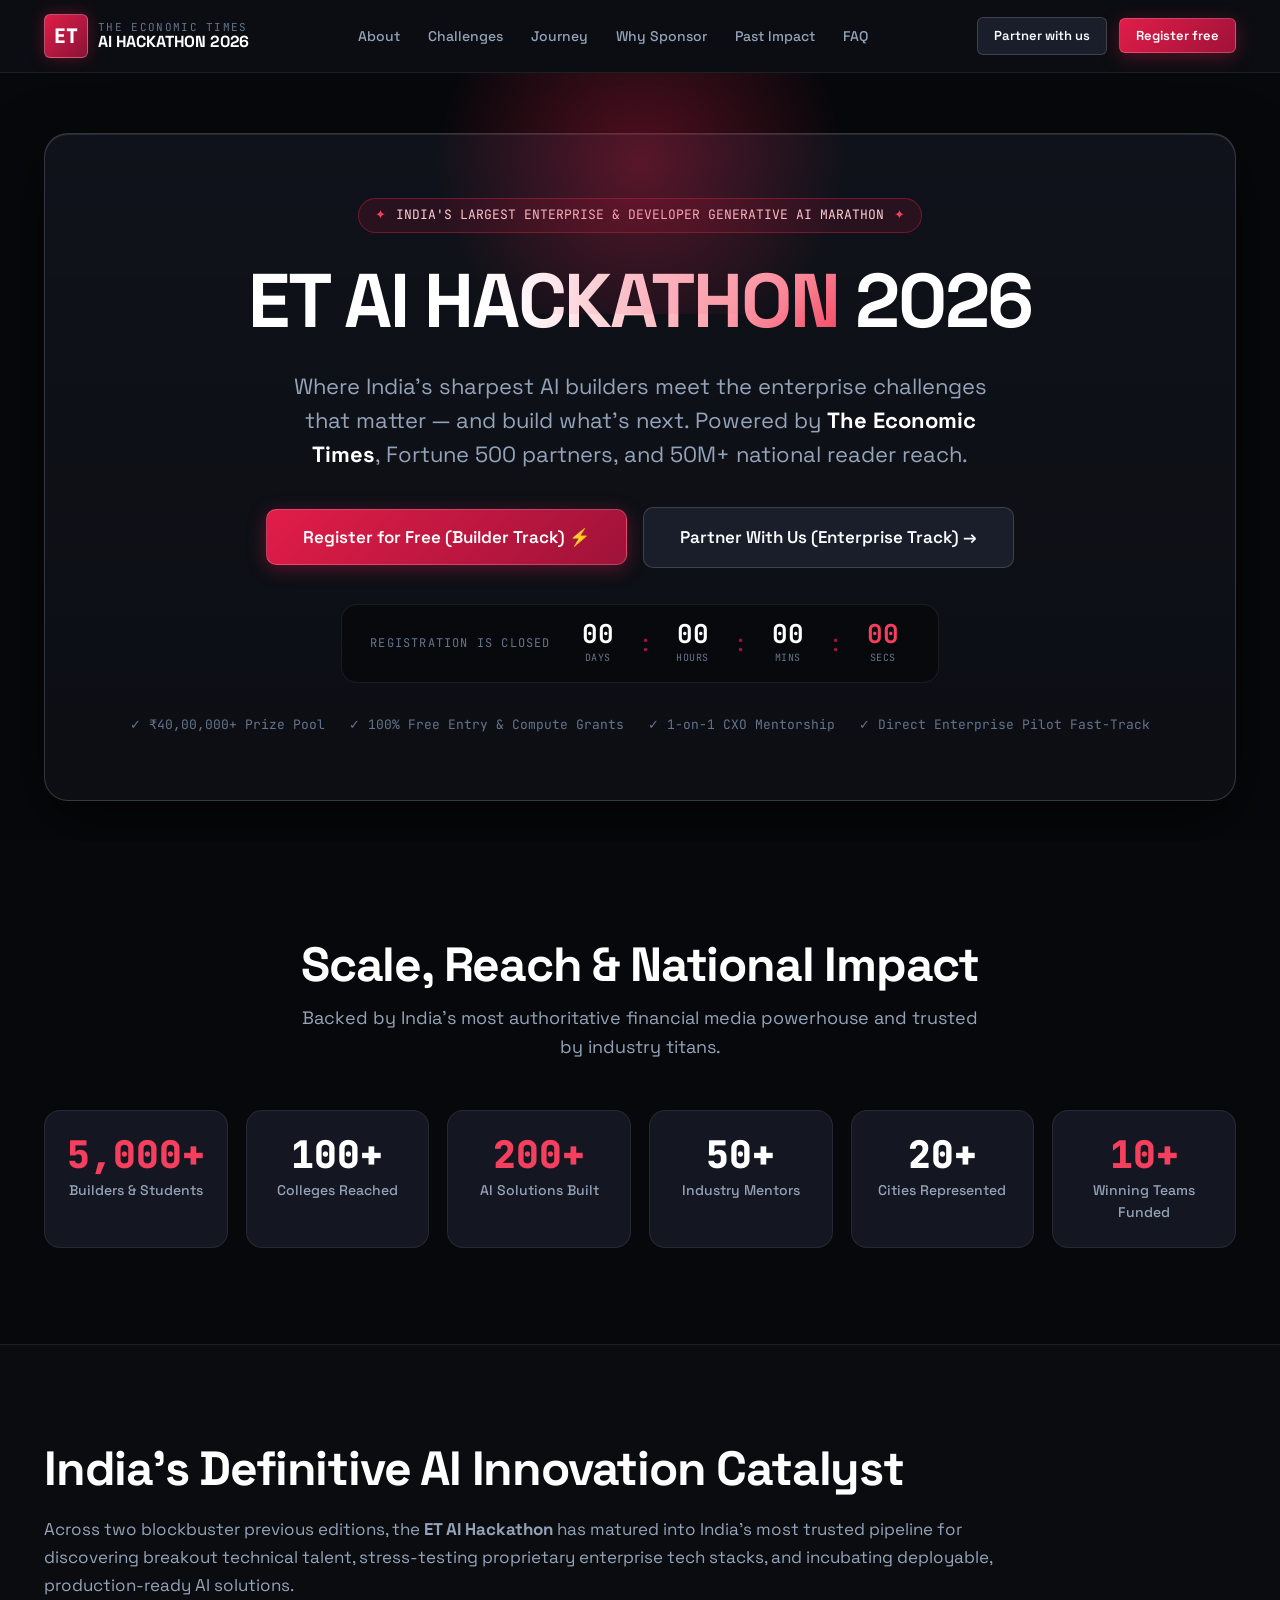
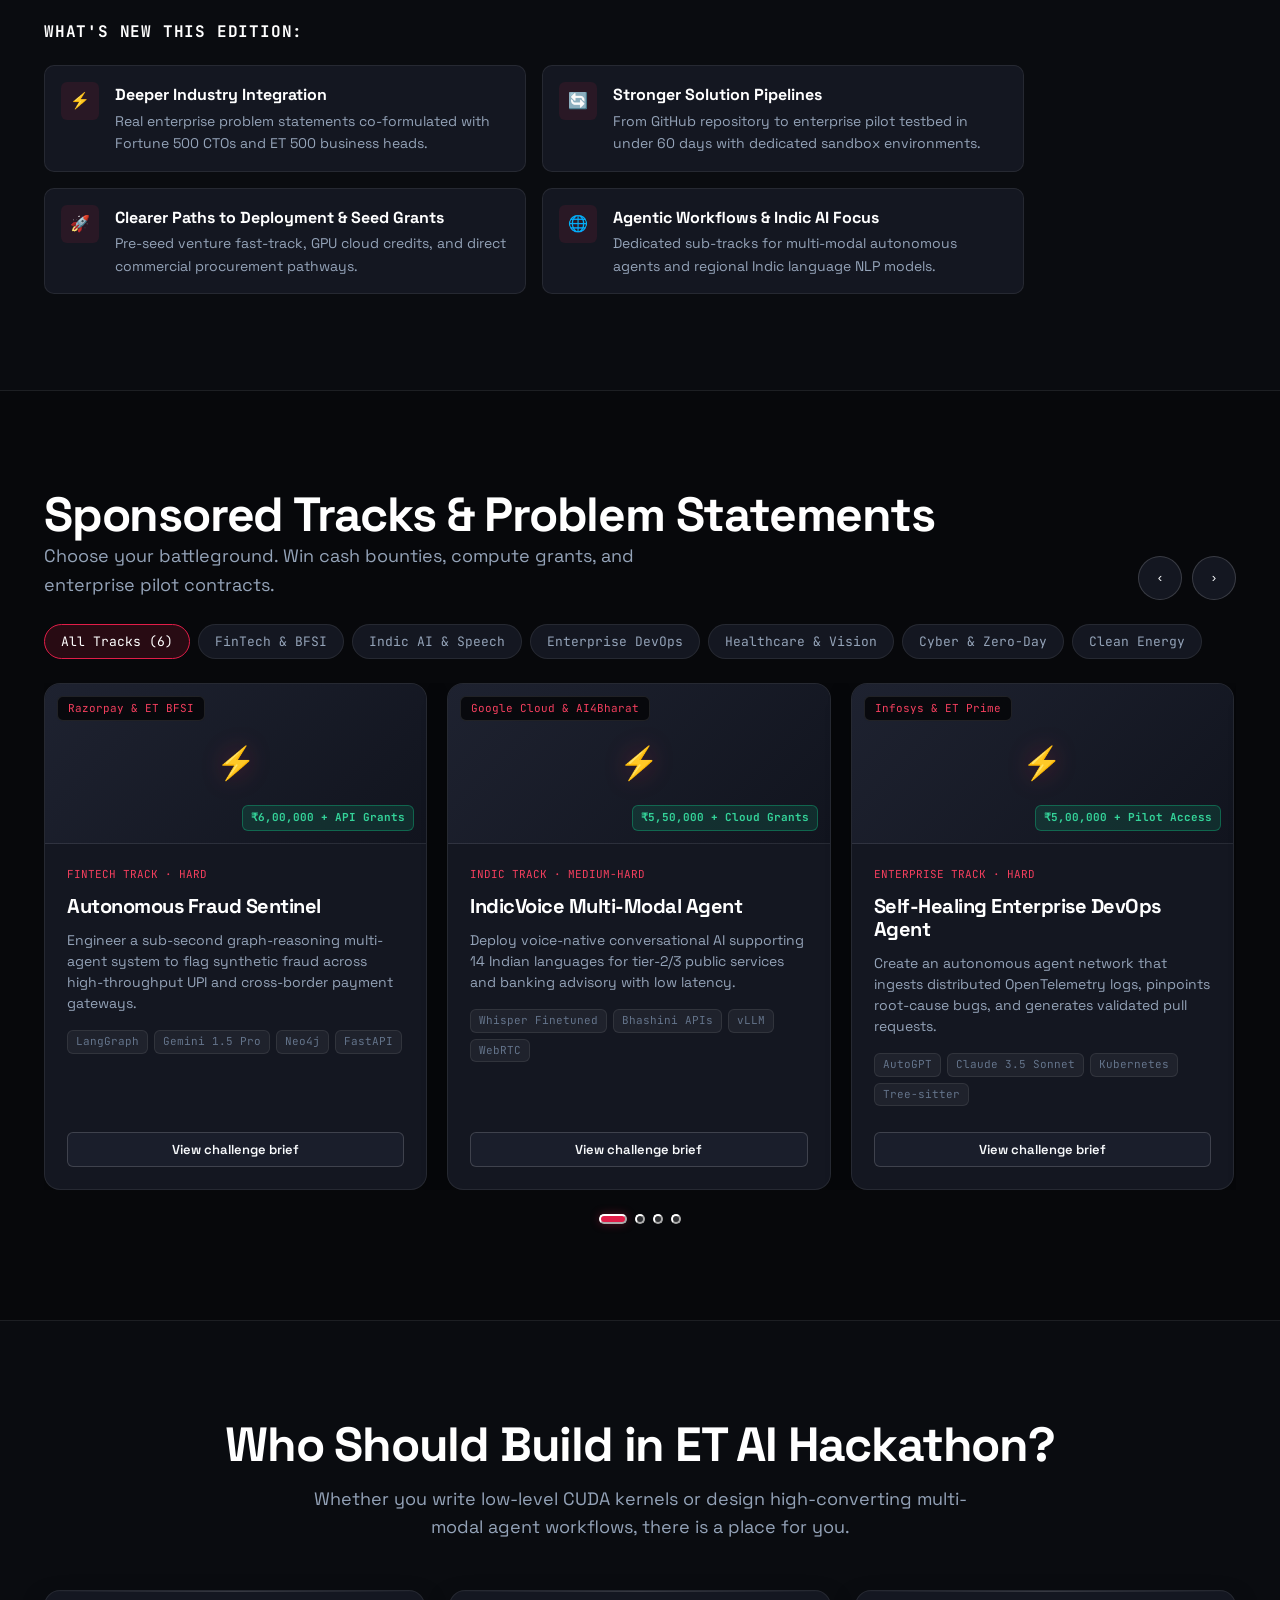
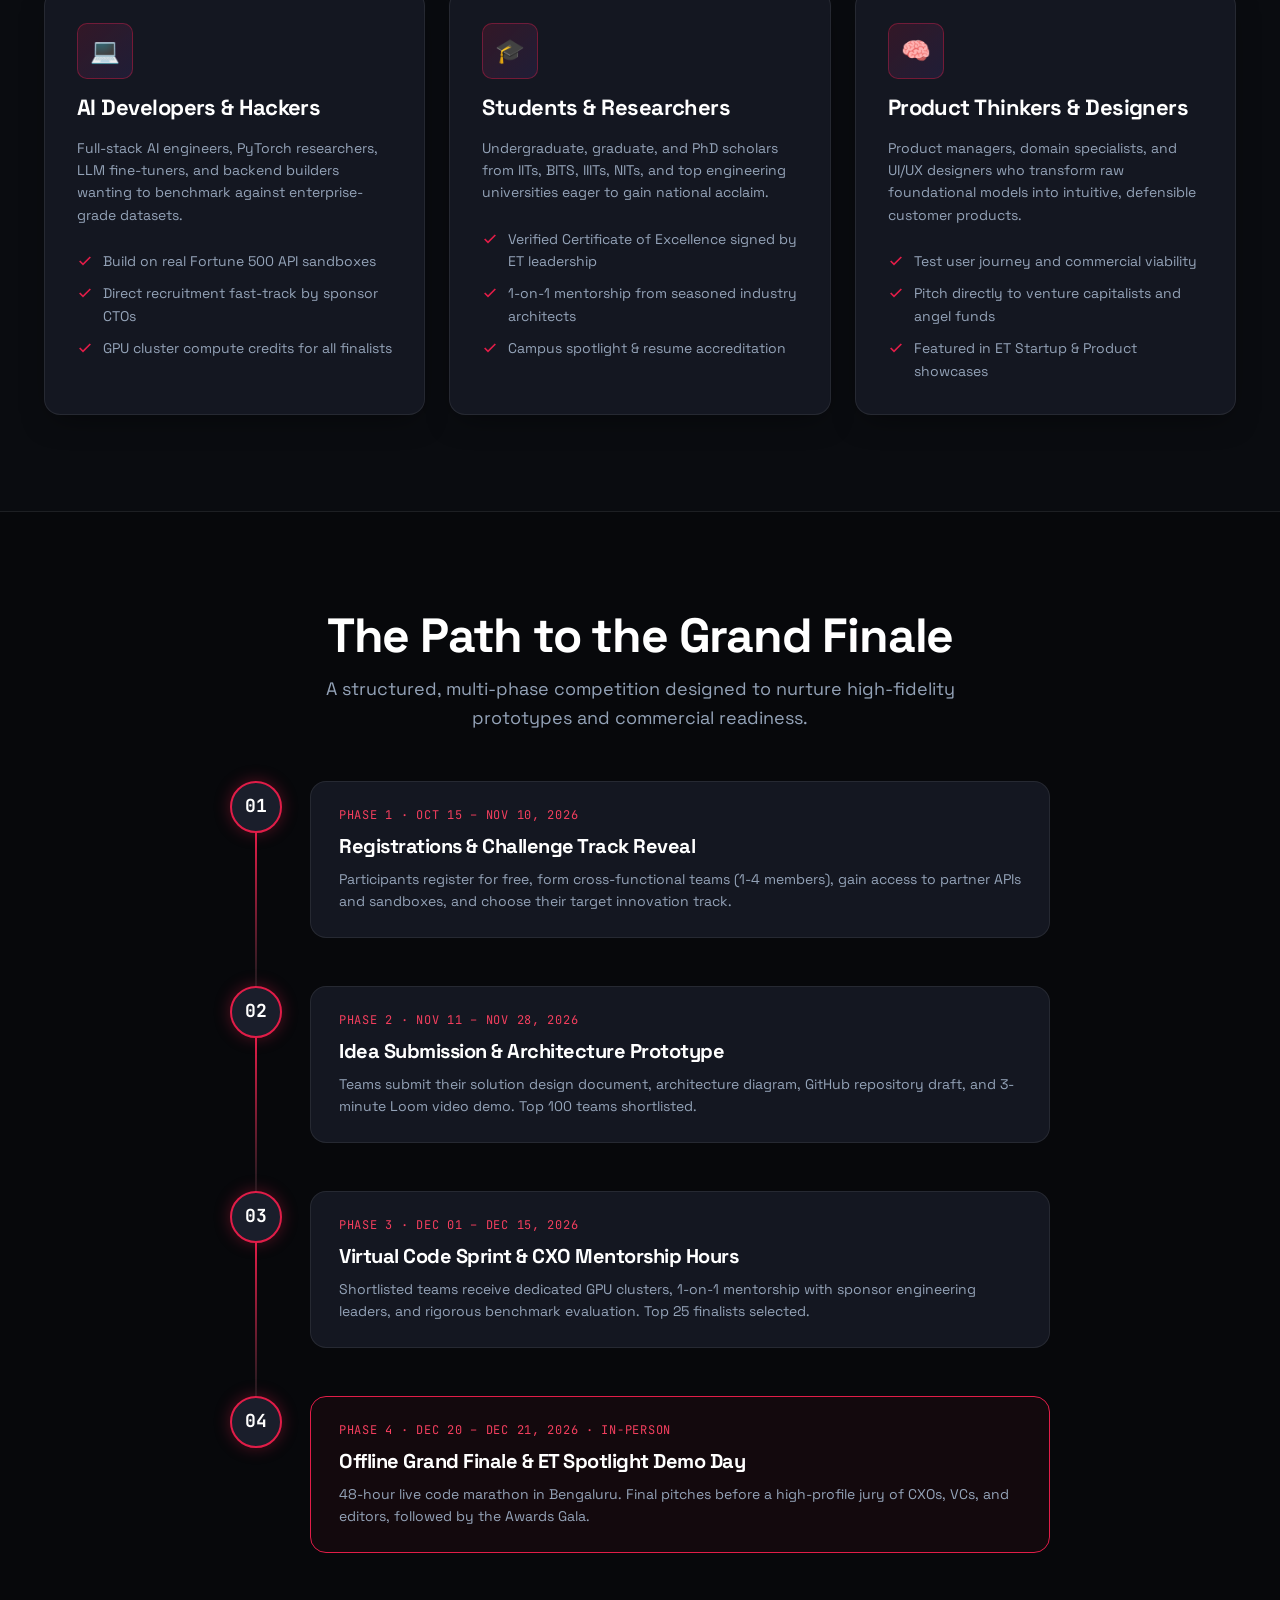
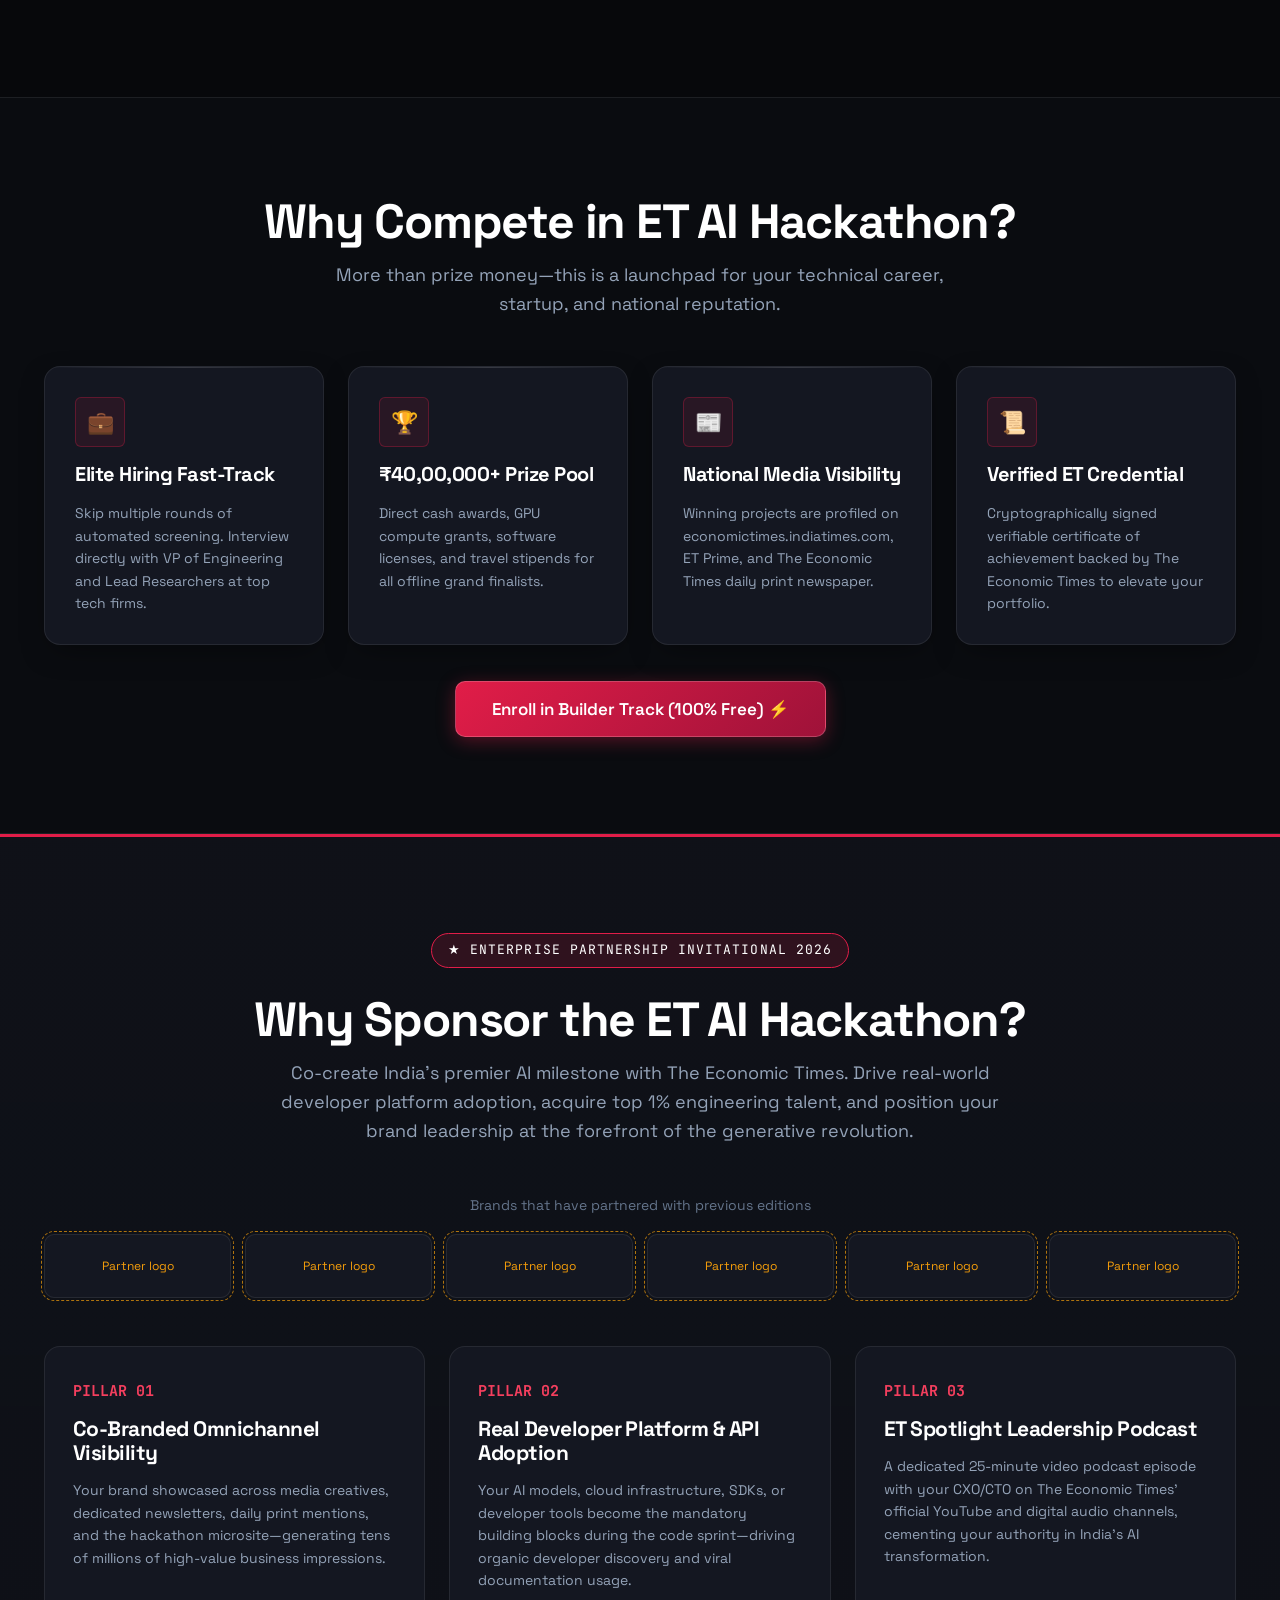
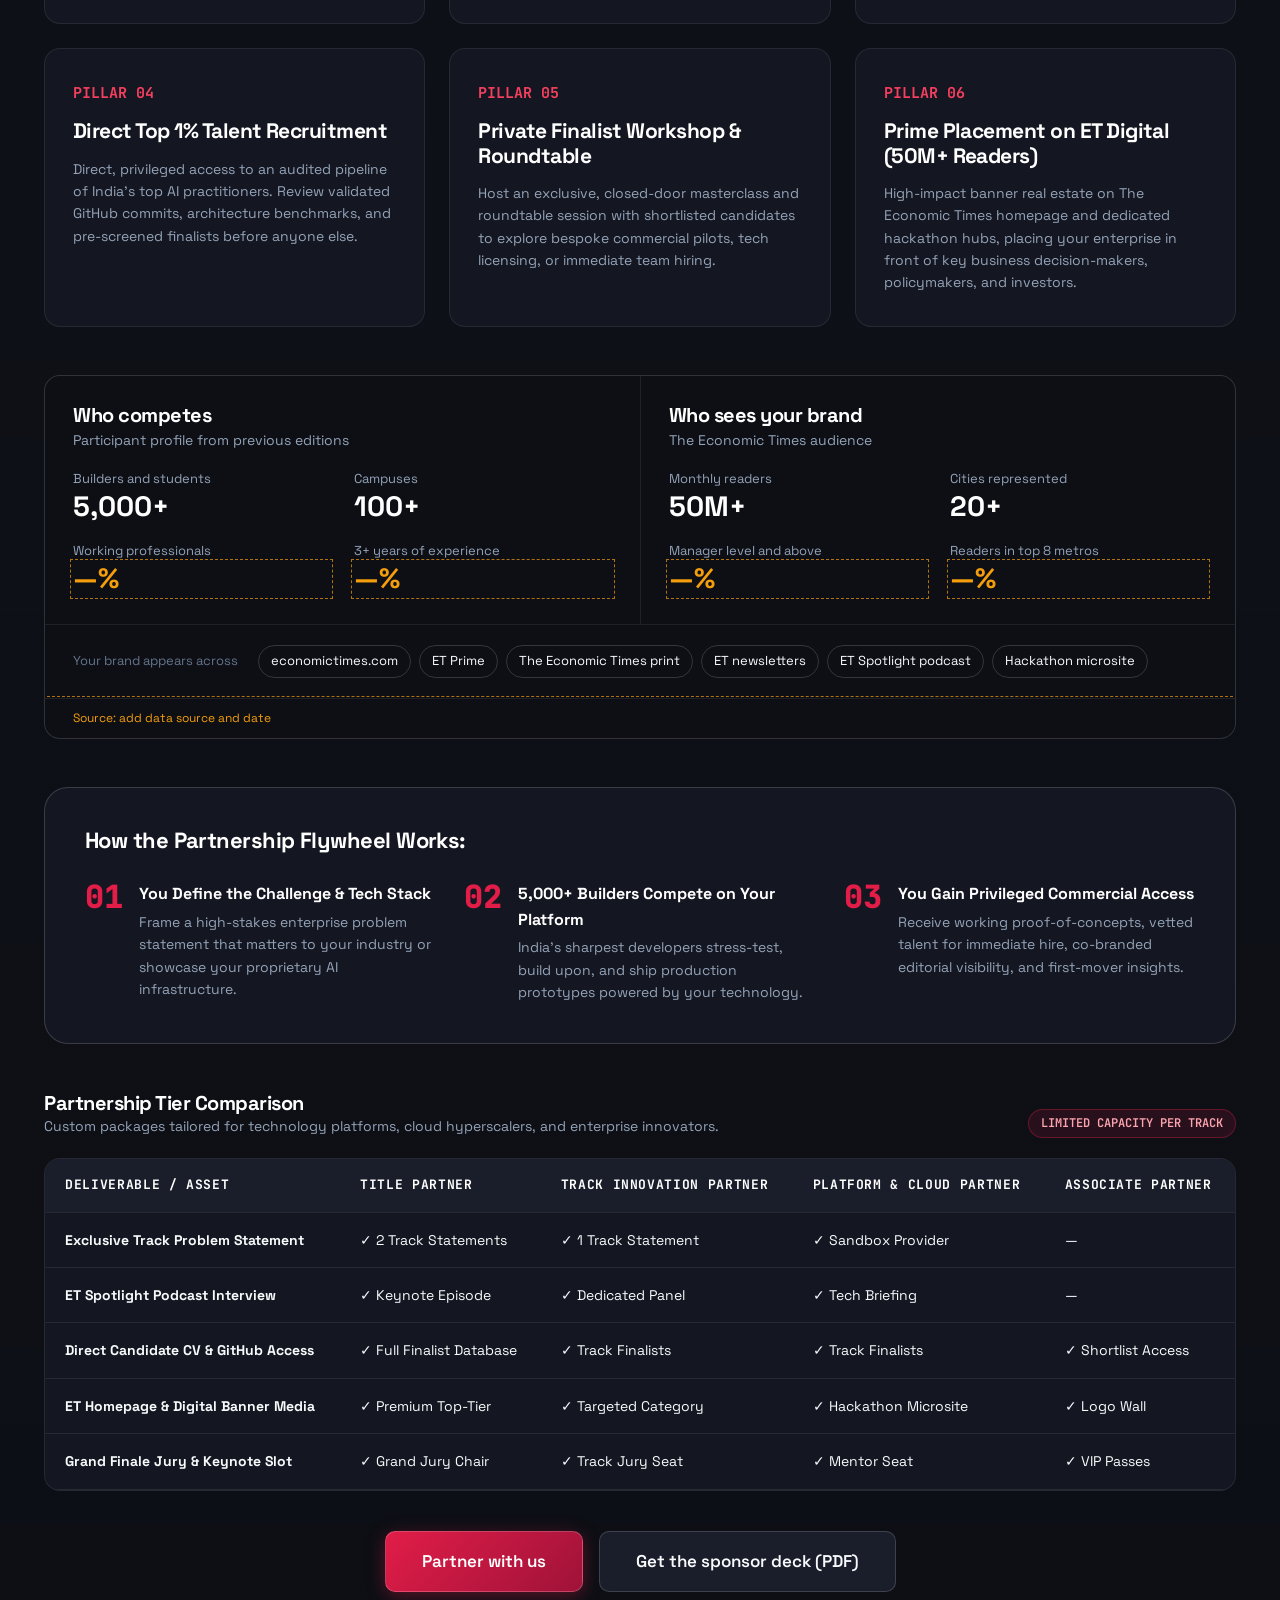
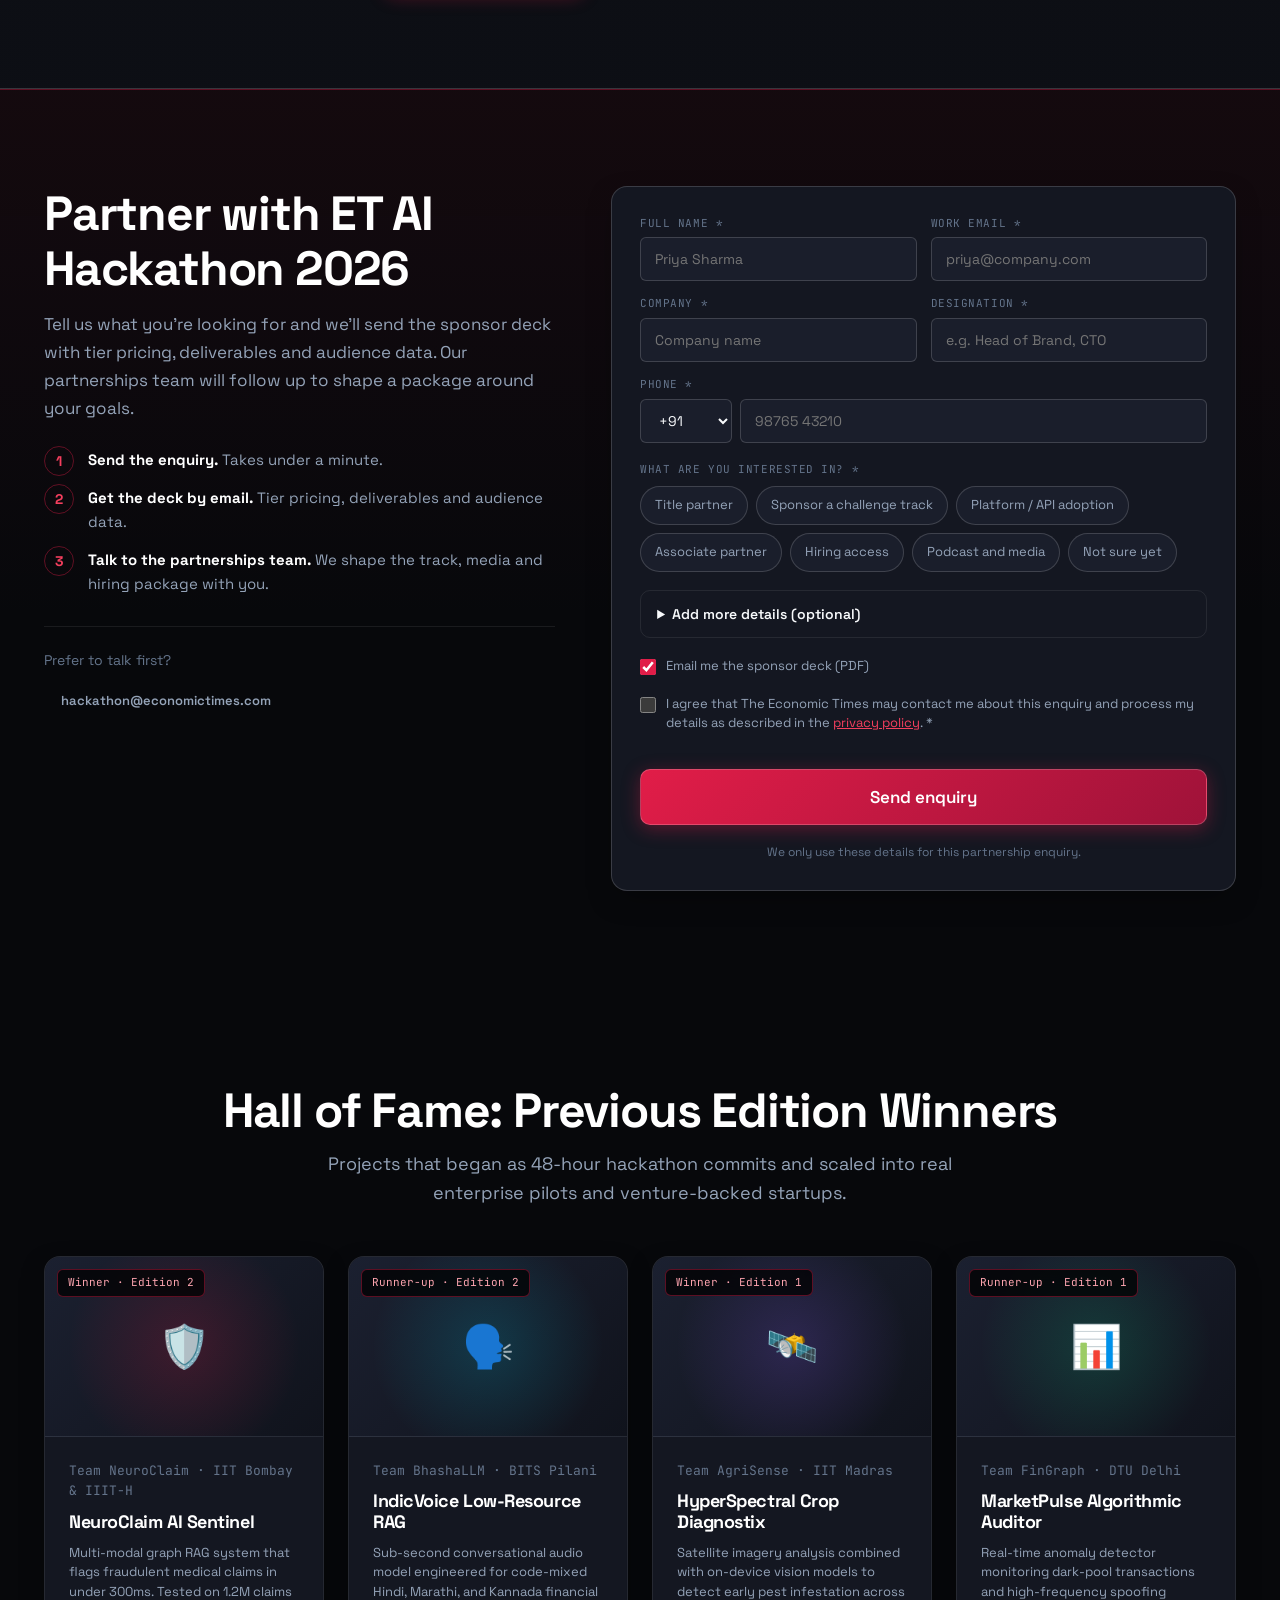
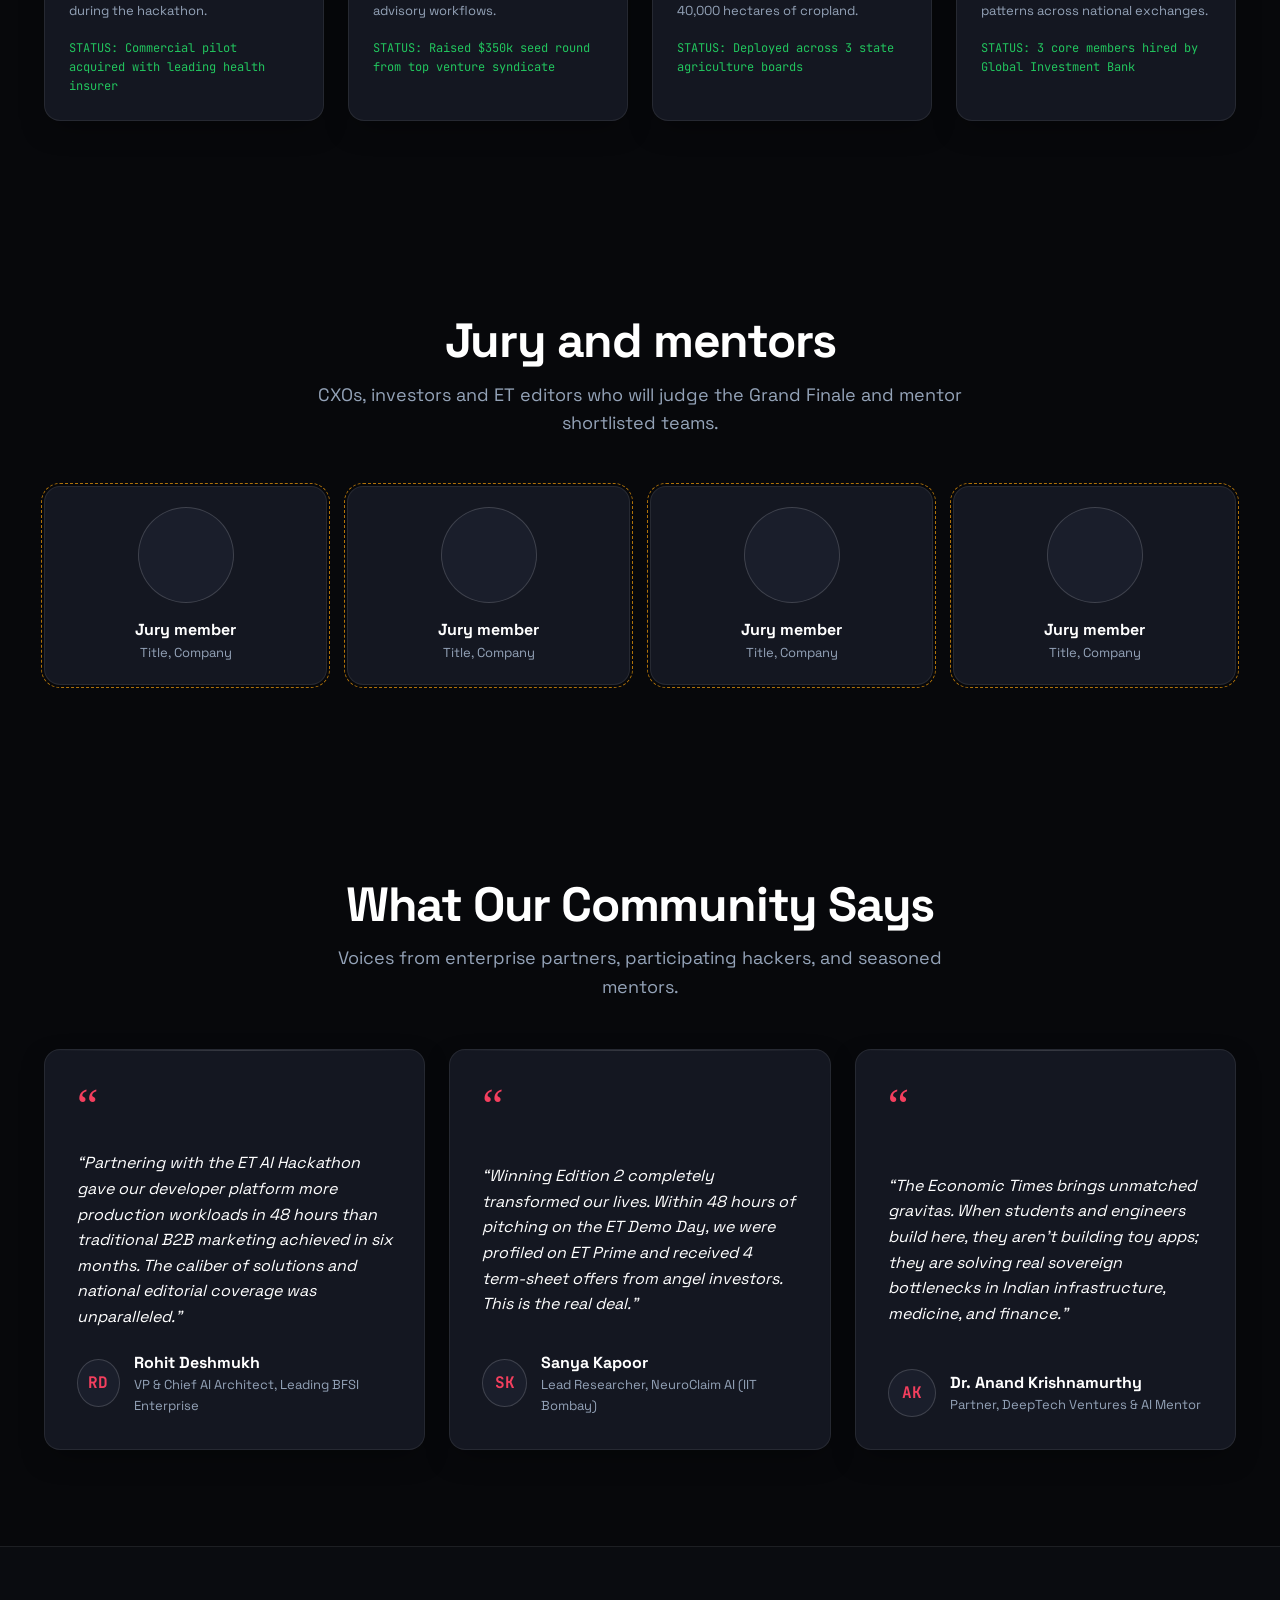
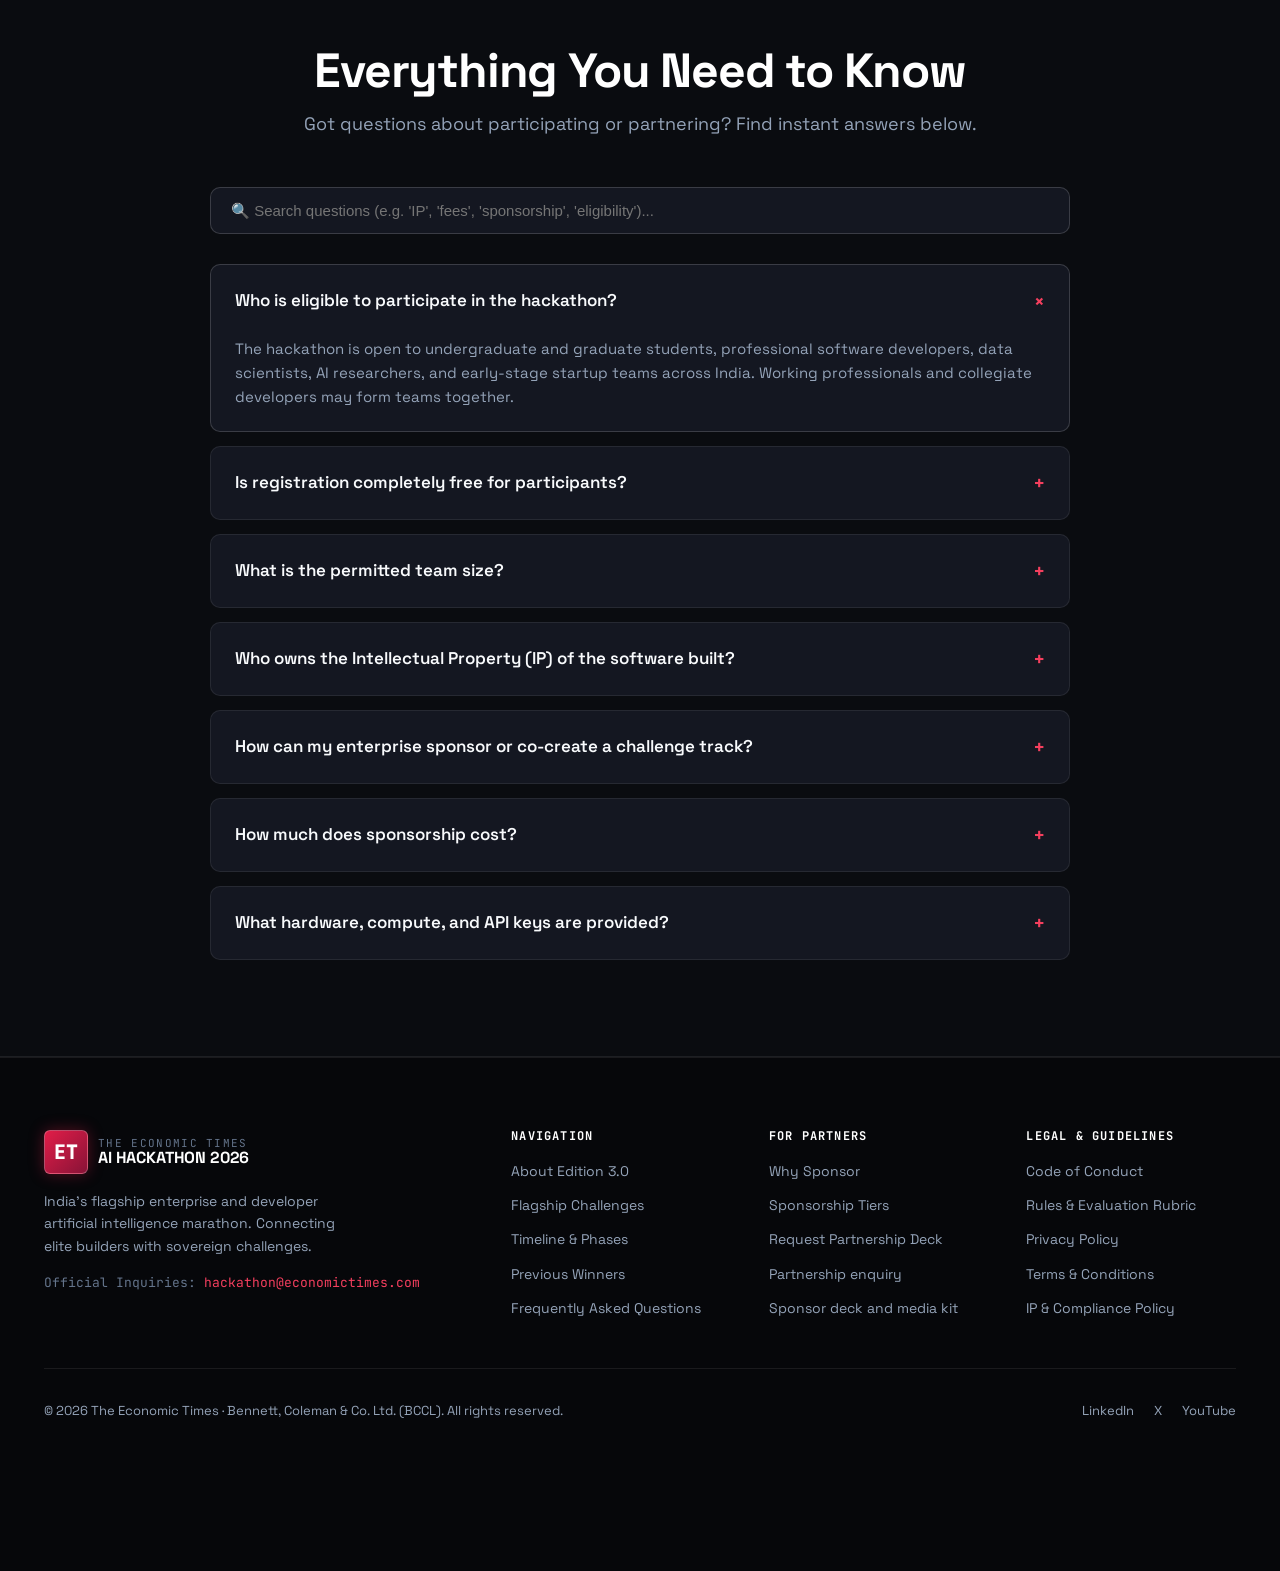
==== index.html @ 68479ba0 "Initial commit" ====
<!DOCTYPE html>
<html lang="en">
<head>
  <meta charset="UTF-8">
  <meta name="viewport" content="width=device-width, initial-scale=1.0">
  <title>ET AI Hackathon 2026 | The Economic Times</title>
  <meta name="description" content="Where India's sharpest AI builders meet the challenges that matter. Co-create the next wave of generative AI with The Economic Times. Register free or partner today.">
  
  <!-- Favicon and Google Fonts -->
  <link rel="preconnect" href="https://fonts.googleapis.com">
  <link rel="preconnect" href="https://fonts.gstatic.com" crossorigin>
  <link href="https://fonts.googleapis.com/css2?family=JetBrains+Mono:wght@400;500;600;700&family=Plus+Jakarta+Sans:wght@400;500;600;700;800&family=Space+Grotesk:wght@500;600;700&display=swap" rel="stylesheet">
  
  <meta name="theme-color" content="#07080b">

  <!-- TODO: replace REPLACE-WITH-LIVE-URL with the final page URL before launch -->
  <link rel="canonical" href="https://REPLACE-WITH-LIVE-URL/">

  <!-- Social share previews (LinkedIn, WhatsApp, X, Facebook) -->
  <!-- TODO: upload a 1200x630 share image and point og:image / twitter:image at it -->
  <meta property="og:type" content="website">
  <meta property="og:site_name" content="The Economic Times">
  <meta property="og:title" content="ET AI Hackathon 2026: register free or partner with ET">
  <meta property="og:description" content="Build on real enterprise problem statements, or put your brand and platform in front of 5,000+ AI builders and ET's 50M+ monthly readers.">
  <meta property="og:url" content="https://REPLACE-WITH-LIVE-URL/">
  <meta property="og:image" content="https://REPLACE-WITH-LIVE-URL/og-image.jpg">
  <meta name="twitter:card" content="summary_large_image">
  <meta name="twitter:site" content="@EconomicTimes">
  <meta name="twitter:title" content="ET AI Hackathon 2026">
  <meta name="twitter:description" content="Register free as a builder, or partner with The Economic Times on India's enterprise AI hackathon.">
  <meta name="twitter:image" content="https://REPLACE-WITH-LIVE-URL/og-image.jpg">

  <!-- Structured data so search engines can show the event (dates, location, free entry) -->
  <script type="application/ld+json">
  {
    "@context": "https://schema.org",
    "@type": "Event",
    "name": "ET AI Hackathon 2026",
    "description": "Enterprise and developer generative AI hackathon by The Economic Times. Free entry for builders; partnership packages for enterprises.",
    "startDate": "2026-10-15T00:00:00+05:30",
    "endDate": "2026-12-21T23:59:00+05:30",
    "eventStatus": "https://schema.org/EventScheduled",
    "eventAttendanceMode": "https://schema.org/MixedEventAttendanceMode",
    "location": [
      { "@type": "VirtualLocation", "url": "https://REPLACE-WITH-LIVE-URL/" },
      { "@type": "Place", "name": "Grand Finale venue (Bengaluru)", "address": { "@type": "PostalAddress", "addressLocality": "Bengaluru", "addressCountry": "IN" } }
    ],
    "organizer": { "@type": "Organization", "name": "The Economic Times", "url": "https://economictimes.indiatimes.com/" },
    "offers": { "@type": "Offer", "price": "0", "priceCurrency": "INR", "availability": "https://schema.org/InStock", "url": "https://REPLACE-WITH-LIVE-URL/", "validThrough": "2026-11-10T23:59:59+05:30" }
  }
  </script>

  <!-- Tracking tags (GA4, Google Ads, Meta Pixel, LinkedIn Insight) are loaded from app.js
       once their IDs are filled in the CONFIG block at the top of that file. -->

  <!-- Stylesheet -->
  <link rel="stylesheet" href="styles.css">
</head>
<body>

  <!-- Toast Notification Container -->
  <div id="toast-container" class="toast-container"></div>

  <!-- ==========================================================================
       01 HEADER
       ========================================================================== -->
  <header class="site-header">
    <div class="container">
      <div class="header-inner">
        <!-- Brand Crest & Edition -->
        <div class="brand-wrapper">
          <a href="#" class="et-logo-badge">
            <div class="et-crest">ET</div>
            <div class="et-text-brand">
              <span class="et-sub">The Economic Times</span>
              <span class="et-main">AI HACKATHON 2026</span>
            </div>
          </a>
        </div>

        <!-- Navigation Links -->
        <nav class="nav-links" aria-label="Main Navigation">
          <a href="#about" class="nav-link">About</a>
          <a href="#challenges" class="nav-link">Challenges</a>
          <a href="#journey" class="nav-link">Journey</a>
          <a href="#sponsor" class="nav-link">Why Sponsor</a>
          <a href="#impact" class="nav-link">Past Impact</a>
          <a href="#faq" class="nav-link">FAQ</a>
        </nav>

        <!-- Header Actions & Controls -->
        <div class="header-actions">
          <a href="#lead" class="btn btn-secondary btn-sm" data-track="header_partner_click">Partner with us</a>
          <button type="button" class="btn btn-primary btn-sm open-builder-modal-btn" data-track="header_register_click">Register free</button>
        </div>
      </div>
    </div>
  </header>

  <!-- ==========================================================================
       02 HERO SECTION
       ========================================================================== -->
  <section class="hero-section">
    <div class="container">

      <div class="hero-box">
        <!-- Superbadge -->
        <div class="hero-superbadge">
          <span style="color: var(--primary-light);">✦</span>
          <span>INDIA'S LARGEST ENTERPRISE & DEVELOPER GENERATIVE AI MARATHON</span>
          <span style="color: var(--primary-light);">✦</span>
        </div>

        <!-- Main Title -->
        <h1 class="hero-title">
          ET AI <span class="gradient-text">HACKATHON</span> 2026
        </h1>

        <!-- Subtitle / Tagline -->
        <p class="hero-tagline" id="hero-tagline">
          Where India's sharpest AI builders meet the enterprise challenges that matter — and build what's next. 
          Powered by <strong style="color: #fff;">The Economic Times</strong>, Fortune 500 partners, and 50M+ national reader reach.
        </p>

        <!-- CTA Buttons -->
        <div class="hero-cta-group" id="hero-cta-group">
          <button type="button" class="btn btn-primary btn-lg open-builder-modal-btn" id="hero-cta-builder" data-track="hero_register_click">
            Register for Free (Builder Track) ⚡
          </button>
          <a href="#lead" class="btn btn-secondary btn-lg" id="hero-cta-partner" data-track="hero_partner_click">
            Partner With Us (Enterprise Track) →
          </a>
        </div>

        <!-- Live Countdown Strip -->
        <!-- Deadline is a fixed date (Phase 1 close). Change data-deadline if the schedule moves. -->
        <div class="countdown-strip" data-deadline="2026-11-10T23:59:59+05:30">
          <div class="countdown-label">Registration closes 10 Nov, 11:59 PM IST</div>
          <div class="timer-units">
            <div class="timer-digit-box">
              <span id="timer-days" class="timer-num">--</span>
              <span class="timer-sub">Days</span>
            </div>
            <span class="timer-sep">:</span>
            <div class="timer-digit-box">
              <span id="timer-hours" class="timer-num">--</span>
              <span class="timer-sub">Hours</span>
            </div>
            <span class="timer-sep">:</span>
            <div class="timer-digit-box">
              <span id="timer-mins" class="timer-num">--</span>
              <span class="timer-sub">Mins</span>
            </div>
            <span class="timer-sep">:</span>
            <div class="timer-digit-box">
              <span id="timer-secs" class="timer-num" style="color: var(--primary-light);">--</span>
              <span class="timer-sub">Secs</span>
            </div>
          </div>
        </div>

        <!-- Micro Features Pulse Bar -->
        <div style="display: flex; flex-wrap: wrap; justify-content: center; gap: 24px; font-family: var(--font-mono); font-size: 13px; color: var(--text-dim); margin-top: 4px;">
          <span>✓ ₹40,00,000+ Prize Pool</span>
          <span>✓ 100% Free Entry & Compute Grants</span>
          <span>✓ 1-on-1 CXO Mentorship</span>
          <span>✓ Direct Enterprise Pilot Fast-Track</span>
        </div>
      </div>
    </div>
  </section>

  <!-- ==========================================================================
       04 HACKATHON AT A GLANCE
       ========================================================================== -->
  <section class="section-pad">
    <div class="container">
      <div class="section-head centered">
        <h2 class="section-title">Scale, Reach & National Impact</h2>
        <p class="section-desc">Backed by India's most authoritative financial media powerhouse and trusted by industry titans.</p>
      </div>

      <div class="stats-grid">
        <div class="stat-card">
          <div class="stat-num highlight">5,000+</div>
          <div class="stat-label">Builders & Students</div>
        </div>
        <div class="stat-card">
          <div class="stat-num">100+</div>
          <div class="stat-label">Colleges Reached</div>
        </div>
        <div class="stat-card">
          <div class="stat-num highlight">200+</div>
          <div class="stat-label">AI Solutions Built</div>
        </div>
        <div class="stat-card">
          <div class="stat-num">50+</div>
          <div class="stat-label">Industry Mentors</div>
        </div>
        <div class="stat-card">
          <div class="stat-num">20+</div>
          <div class="stat-label">Cities Represented</div>
        </div>
        <div class="stat-card">
          <div class="stat-num highlight">10+</div>
          <div class="stat-label">Winning Teams Funded</div>
        </div>
      </div>
    </div>
  </section>

  <!-- ==========================================================================
       05 ABOUT THE HACKATHON (WHAT'S NEW)
       ========================================================================== -->
  <section id="about" class="section-pad" style="background: rgba(13, 15, 21, 0.6); border-top: 1px solid var(--border-subtle); border-bottom: 1px solid var(--border-subtle);">
    <div class="container">

      <div class="about-grid about-grid--single">
        <!-- Left: Narrative & Upgrades -->
        <div>
          <h2 class="section-title" style="margin-bottom: 18px;">India's Definitive AI Innovation Catalyst</h2>
          <p style="font-size: 17px; line-height: 1.65; margin-bottom: 24px;">
            Across two blockbuster previous editions, the <strong>ET AI Hackathon</strong> has matured into India’s most trusted pipeline for discovering breakout technical talent, stress-testing proprietary enterprise tech stacks, and incubating deployable, production-ready AI solutions.
          </p>

          <h4 style="font-size: 16px; font-family: var(--font-mono); text-transform: uppercase; color: var(--text-highlight); margin-bottom: 14px; letter-spacing: 0.05em;">
            What's New This Edition:
          </h4>

          <div class="about-features">
            <div class="about-feat-item">
              <div class="about-feat-icon">⚡</div>
              <div>
                <strong style="color: #fff; font-size: 16px;">Deeper Industry Integration</strong>
                <p style="font-size: 14px; margin-top: 2px;">Real enterprise problem statements co-formulated with Fortune 500 CTOs and ET 500 business heads.</p>
              </div>
            </div>

            <div class="about-feat-item">
              <div class="about-feat-icon">🔄</div>
              <div>
                <strong style="color: #fff; font-size: 16px;">Stronger Solution Pipelines</strong>
                <p style="font-size: 14px; margin-top: 2px;">From GitHub repository to enterprise pilot testbed in under 60 days with dedicated sandbox environments.</p>
              </div>
            </div>

            <div class="about-feat-item">
              <div class="about-feat-icon">🚀</div>
              <div>
                <strong style="color: #fff; font-size: 16px;">Clearer Paths to Deployment & Seed Grants</strong>
                <p style="font-size: 14px; margin-top: 2px;">Pre-seed venture fast-track, GPU cloud credits, and direct commercial procurement pathways.</p>
              </div>
            </div>

            <div class="about-feat-item">
              <div class="about-feat-icon">🌐</div>
              <div>
                <strong style="color: #fff; font-size: 16px;">Agentic Workflows & Indic AI Focus</strong>
                <p style="font-size: 14px; margin-top: 2px;">Dedicated sub-tracks for multi-modal autonomous agents and regional Indic language NLP models.</p>
              </div>
            </div>
          </div>
        </div>


      </div>
    </div>
  </section>

  <!-- ==========================================================================
       06 FLAGSHIP INNOVATION CHALLENGES (CAROUSEL)
       ========================================================================== -->
  <section id="challenges" class="section-pad">
    <div class="container">
      <div class="challenges-header">
        <div>
          <h2 class="section-title">Sponsored Tracks & Problem Statements</h2>
          <p class="section-desc">Choose your battleground. Win cash bounties, compute grants, and enterprise pilot contracts.</p>
        </div>
        <!-- Carousel Nav Buttons -->
        <div style="display: flex; gap: 10px;">
          <button type="button" id="carousel-prev-btn" class="iconbtn" aria-label="Previous challenges">‹</button>
          <button type="button" id="carousel-next-btn" class="iconbtn" aria-label="Next challenges">›</button>
        </div>
      </div>

      <!-- Filter Tabs -->
      <div class="challenge-filter-tabs">
        <button type="button" class="filter-tab active" data-filter="all">All Tracks (6)</button>
        <button type="button" class="filter-tab" data-filter="fintech">FinTech & BFSI</button>
        <button type="button" class="filter-tab" data-filter="indic">Indic AI & Speech</button>
        <button type="button" class="filter-tab" data-filter="enterprise">Enterprise DevOps</button>
        <button type="button" class="filter-tab" data-filter="health">Healthcare & Vision</button>
        <button type="button" class="filter-tab" data-filter="cyber">Cyber & Zero-Day</button>
        <button type="button" class="filter-tab" data-filter="green">Clean Energy</button>
      </div>

      <!-- Carousel Container & Track -->
      <div class="carousel-container">
        <div id="challenge-carousel-track" class="carousel-track">
          <!-- Dynamically populated via app.js -->
        </div>
      </div>

      <!-- Carousel Dots -->
      <div id="carousel-dots-container" class="carousel-dots"></div>
    </div>
  </section>

  <!-- ==========================================================================
       07 WHO SHOULD PARTICIPATE
       ========================================================================== -->
  <section class="section-pad" style="background: rgba(13, 15, 21, 0.6); border-top: 1px solid var(--border-subtle); border-bottom: 1px solid var(--border-subtle);">
    <div class="container">
      <div class="section-head centered">
        <h2 class="section-title">Who Should Build in ET AI Hackathon?</h2>
        <p class="section-desc">Whether you write low-level CUDA kernels or design high-converting multi-modal agent workflows, there is a place for you.</p>
      </div>

      <div class="who-grid">
        <!-- 1. AI Engineers & Developers -->
        <div class="who-card card">
          <div class="who-icon-wrapper">💻</div>
          <h3 style="font-size: 22px; font-weight: 700;">AI Developers & Hackers</h3>
          <p style="font-size: 14px; color: var(--text-muted);">Full-stack AI engineers, PyTorch researchers, LLM fine-tuners, and backend builders wanting to benchmark against enterprise-grade datasets.</p>
          <ul class="who-points">
            <li><svg width="16" height="16" viewBox="0 0 24 24" fill="none" stroke="currentColor" stroke-width="2.5"><polyline points="20 6 9 17 4 12"></polyline></svg> Build on real Fortune 500 API sandboxes</li>
            <li><svg width="16" height="16" viewBox="0 0 24 24" fill="none" stroke="currentColor" stroke-width="2.5"><polyline points="20 6 9 17 4 12"></polyline></svg> Direct recruitment fast-track by sponsor CTOs</li>
            <li><svg width="16" height="16" viewBox="0 0 24 24" fill="none" stroke="currentColor" stroke-width="2.5"><polyline points="20 6 9 17 4 12"></polyline></svg> GPU cluster compute credits for all finalists</li>
          </ul>
        </div>

        <!-- 2. Students & University Researchers -->
        <div class="who-card card">
          <div class="who-icon-wrapper">🎓</div>
          <h3 style="font-size: 22px; font-weight: 700;">Students & Researchers</h3>
          <p style="font-size: 14px; color: var(--text-muted);">Undergraduate, graduate, and PhD scholars from IITs, BITS, IIITs, NITs, and top engineering universities eager to gain national acclaim.</p>
          <ul class="who-points">
            <li><svg width="16" height="16" viewBox="0 0 24 24" fill="none" stroke="currentColor" stroke-width="2.5"><polyline points="20 6 9 17 4 12"></polyline></svg> Verified Certificate of Excellence signed by ET leadership</li>
            <li><svg width="16" height="16" viewBox="0 0 24 24" fill="none" stroke="currentColor" stroke-width="2.5"><polyline points="20 6 9 17 4 12"></polyline></svg> 1-on-1 mentorship from seasoned industry architects</li>
            <li><svg width="16" height="16" viewBox="0 0 24 24" fill="none" stroke="currentColor" stroke-width="2.5"><polyline points="20 6 9 17 4 12"></polyline></svg> Campus spotlight & resume accreditation</li>
          </ul>
        </div>

        <!-- 3. Product Thinkers & System Architects -->
        <div class="who-card card">
          <div class="who-icon-wrapper">🧠</div>
          <h3 style="font-size: 22px; font-weight: 700;">Product Thinkers & Designers</h3>
          <p style="font-size: 14px; color: var(--text-muted);">Product managers, domain specialists, and UI/UX designers who transform raw foundational models into intuitive, defensible customer products.</p>
          <ul class="who-points">
            <li><svg width="16" height="16" viewBox="0 0 24 24" fill="none" stroke="currentColor" stroke-width="2.5"><polyline points="20 6 9 17 4 12"></polyline></svg> Test user journey and commercial viability</li>
            <li><svg width="16" height="16" viewBox="0 0 24 24" fill="none" stroke="currentColor" stroke-width="2.5"><polyline points="20 6 9 17 4 12"></polyline></svg> Pitch directly to venture capitalists and angel funds</li>
            <li><svg width="16" height="16" viewBox="0 0 24 24" fill="none" stroke="currentColor" stroke-width="2.5"><polyline points="20 6 9 17 4 12"></polyline></svg> Featured in ET Startup & Product showcases</li>
          </ul>
        </div>
      </div>
    </div>
  </section>

  <!-- ==========================================================================
       08 HACKATHON JOURNEY
       ========================================================================== -->
  <section id="journey" class="section-pad">
    <div class="container">
      <div class="section-head centered">
        <h2 class="section-title">The Path to the Grand Finale</h2>
        <p class="section-desc">A structured, multi-phase competition designed to nurture high-fidelity prototypes and commercial readiness.</p>
      </div>

      <div class="journey-timeline">
        <!-- Phase 1 -->
        <div class="journey-step">
          <div class="step-marker">
            <div class="step-number">01</div>
            <div class="step-line"></div>
          </div>
          <div class="step-content">
            <div class="step-card">
              <span class="step-date-badge">PHASE 1 · OCT 15 – NOV 10, 2026</span>
              <h3 style="font-size: 20px; font-weight: 700;">Registrations & Challenge Track Reveal</h3>
              <p style="font-size: 14px; color: var(--text-muted);">
                Participants register for free, form cross-functional teams (1-4 members), gain access to partner APIs and sandboxes, and choose their target innovation track.
              </p>
            </div>
          </div>
        </div>

        <!-- Phase 2 -->
        <div class="journey-step">
          <div class="step-marker">
            <div class="step-number">02</div>
            <div class="step-line"></div>
          </div>
          <div class="step-content">
            <div class="step-card">
              <span class="step-date-badge">PHASE 2 · NOV 11 – NOV 28, 2026</span>
              <h3 style="font-size: 20px; font-weight: 700;">Idea Submission & Architecture Prototype</h3>
              <p style="font-size: 14px; color: var(--text-muted);">
                Teams submit their solution design document, architecture diagram, GitHub repository draft, and 3-minute Loom video demo. Top 100 teams shortlisted.
              </p>
            </div>
          </div>
        </div>

        <!-- Phase 3 -->
        <div class="journey-step">
          <div class="step-marker">
            <div class="step-number">03</div>
            <div class="step-line"></div>
          </div>
          <div class="step-content">
            <div class="step-card">
              <span class="step-date-badge">PHASE 3 · DEC 01 – DEC 15, 2026</span>
              <h3 style="font-size: 20px; font-weight: 700;">Virtual Code Sprint & CXO Mentorship Hours</h3>
              <p style="font-size: 14px; color: var(--text-muted);">
                Shortlisted teams receive dedicated GPU clusters, 1-on-1 mentorship with sponsor engineering leaders, and rigorous benchmark evaluation. Top 25 finalists selected.
              </p>
            </div>
          </div>
        </div>

        <!-- Phase 4 -->
        <div class="journey-step">
          <div class="step-marker">
            <div class="step-number">04</div>
          </div>
          <div class="step-content">
            <div class="step-card" style="border-color: var(--primary-color); background: rgba(225, 29, 72, 0.05);">
              <span class="step-date-badge" style="color: var(--primary-light);">PHASE 4 · DEC 20 – DEC 21, 2026 · IN-PERSON</span>
              <h3 style="font-size: 20px; font-weight: 700;">Offline Grand Finale & ET Spotlight Demo Day</h3>
              <p style="font-size: 14px; color: var(--text-muted);">
                <!-- TODO: confirm the finale venue -->48-hour live code marathon in Bengaluru. Final pitches before a high-profile jury of CXOs, VCs, and editors, followed by the Awards Gala.
              </p>
            </div>
          </div>
        </div>
      </div>
    </div>
  </section>

  <!-- ==========================================================================
       09 WHY PARTICIPATE (FOR BUILDERS)
       ========================================================================== -->
  <section class="section-pad" style="background: rgba(13, 15, 21, 0.6); border-top: 1px solid var(--border-subtle); border-bottom: 1px solid var(--border-subtle);">
    <div class="container">
      <div class="section-head centered">
        <h2 class="section-title">Why Compete in ET AI Hackathon?</h2>
        <p class="section-desc">More than prize money—this is a launchpad for your technical career, startup, and national reputation.</p>
      </div>

      <div class="why-grid">
        <div class="why-card card">
          <div class="why-icon">💼</div>
          <h3 style="font-size: 20px; font-weight: 700;">Elite Hiring Fast-Track</h3>
          <p style="font-size: 14px; color: var(--text-muted);">Skip multiple rounds of automated screening. Interview directly with VP of Engineering and Lead Researchers at top tech firms.</p>
        </div>

        <div class="why-card card">
          <div class="why-icon">🏆</div>
          <h3 style="font-size: 20px; font-weight: 700;">₹40,00,000+ Prize Pool</h3>
          <p style="font-size: 14px; color: var(--text-muted);">Direct cash awards, GPU compute grants, software licenses, and travel stipends for all offline grand finalists.</p>
        </div>

        <div class="why-card card">
          <div class="why-icon">📰</div>
          <h3 style="font-size: 20px; font-weight: 700;">National Media Visibility</h3>
          <p style="font-size: 14px; color: var(--text-muted);">Winning projects are profiled on economictimes.indiatimes.com, ET Prime, and The Economic Times daily print newspaper.</p>
        </div>

        <div class="why-card card">
          <div class="why-icon">📜</div>
          <h3 style="font-size: 20px; font-weight: 700;">Verified ET Credential</h3>
          <p style="font-size: 14px; color: var(--text-muted);">Cryptographically signed verifiable certificate of achievement backed by The Economic Times to elevate your portfolio.</p>
        </div>
      </div>

      <div style="display: flex; justify-content: center; margin-top: 36px;">
        <button type="button" class="btn btn-primary btn-lg open-builder-modal-btn">
          Enroll in Builder Track (100% Free) ⚡
        </button>
      </div>
    </div>
  </section>

  <!-- ==========================================================================
       10 WHY SPONSOR & PARTNER (MAIN MARKETING CAMPAIGN SECTION)
       ========================================================================== -->
  <section id="sponsor" class="section-pad sponsor-section">
    <div class="container">
      <div class="section-head centered">
        <div class="sponsor-highlight-badge">★ Enterprise Partnership Invitational 2026</div>
        <h2 class="section-title">Why Sponsor the ET AI Hackathon?</h2>
        <p class="section-desc" style="max-width: 760px;">
          Co-create India's premier AI milestone with The Economic Times. Drive real-world developer platform adoption, acquire top 1% engineering talent, and position your brand leadership at the forefront of the generative revolution.
        </p>
      </div>

      <!-- Previous partners: social proof for sponsors -->
      <div class="logo-wall">
        <p class="logo-wall-title">Brands that have partnered with previous editions</p>
        <!-- TODO: replace each placeholder with a real partner logo (SVG/PNG, ~40px tall).
             Only include brands that have approved logo usage. -->
        <ul class="logo-wall-list">
          <li class="logo-slot is-placeholder">Partner logo</li>
          <li class="logo-slot is-placeholder">Partner logo</li>
          <li class="logo-slot is-placeholder">Partner logo</li>
          <li class="logo-slot is-placeholder">Partner logo</li>
          <li class="logo-slot is-placeholder">Partner logo</li>
          <li class="logo-slot is-placeholder">Partner logo</li>
        </ul>
      </div>

      <!-- 6 Strategic Partner Pillars -->
      <div class="partner-pillars-grid">
        <!-- Pillar 01 -->
        <div class="pillar-card">
          <div class="pillar-number">PILLAR 01</div>
          <h3 class="pillar-title">Co-Branded Omnichannel Visibility</h3>
          <p class="pillar-desc">
            Your brand showcased across media creatives, dedicated newsletters, daily print mentions, and the hackathon microsite—generating tens of millions of high-value business impressions.
          </p>
        </div>

        <!-- Pillar 02 -->
        <div class="pillar-card">
          <div class="pillar-number">PILLAR 02</div>
          <h3 class="pillar-title">Real Developer Platform & API Adoption</h3>
          <p class="pillar-desc">
            Your AI models, cloud infrastructure, SDKs, or developer tools become the mandatory building blocks during the code sprint—driving organic developer discovery and viral documentation usage.
          </p>
        </div>

        <!-- Pillar 03 -->
        <div class="pillar-card">
          <div class="pillar-number">PILLAR 03</div>
          <h3 class="pillar-title">ET Spotlight Leadership Podcast</h3>
          <p class="pillar-desc">
            A dedicated 25-minute video podcast episode with your CXO/CTO on The Economic Times’ official YouTube and digital audio channels, cementing your authority in India’s AI transformation.
          </p>
        </div>

        <!-- Pillar 04 -->
        <div class="pillar-card">
          <div class="pillar-number">PILLAR 04</div>
          <h3 class="pillar-title">Direct Top 1% Talent Recruitment</h3>
          <p class="pillar-desc">
            Direct, privileged access to an audited pipeline of India’s top AI practitioners. Review validated GitHub commits, architecture benchmarks, and pre-screened finalists before anyone else.
          </p>
        </div>

        <!-- Pillar 05 -->
        <div class="pillar-card">
          <div class="pillar-number">PILLAR 05</div>
          <h3 class="pillar-title">Private Finalist Workshop & Roundtable</h3>
          <p class="pillar-desc">
            Host an exclusive, closed-door masterclass and roundtable session with shortlisted candidates to explore bespoke commercial pilots, tech licensing, or immediate team hiring.
          </p>
        </div>

        <!-- Pillar 06 -->
        <div class="pillar-card">
          <div class="pillar-number">PILLAR 06</div>
          <h3 class="pillar-title">Prime Placement on ET Digital (50M+ Readers)</h3>
          <p class="pillar-desc">
            High-impact banner real estate on The Economic Times homepage and dedicated hackathon hubs, placing your enterprise in front of key business decision-makers, policymakers, and investors.
          </p>
        </div>
      </div>

      <!-- Audience: what a sponsor is actually buying -->
      <!-- TODO: fill every dashed value from Edition 2 registration data and ET audience data
           (e.g. Comscore / internal analytics), and add the source line below. -->
      <div class="audience-block">
        <div class="audience-col">
          <h3 class="audience-title">Who competes</h3>
          <p class="audience-sub">Participant profile from previous editions</p>
          <dl class="audience-stats">
            <div><dt>Builders and students</dt><dd>5,000+</dd></div>
            <div><dt>Campuses</dt><dd>100+</dd></div>
            <div><dt>Working professionals</dt><dd class="is-placeholder">—%</dd></div>
            <div><dt>3+ years of experience</dt><dd class="is-placeholder">—%</dd></div>
          </dl>
        </div>
        <div class="audience-col">
          <h3 class="audience-title">Who sees your brand</h3>
          <p class="audience-sub">The Economic Times audience</p>
          <dl class="audience-stats">
            <div><dt>Monthly readers</dt><dd>50M+</dd></div>
            <div><dt>Cities represented</dt><dd>20+</dd></div>
            <div><dt>Manager level and above</dt><dd class="is-placeholder">—%</dd></div>
            <div><dt>Readers in top 8 metros</dt><dd class="is-placeholder">—%</dd></div>
          </dl>
        </div>
        <div class="audience-channels">
          <span class="audience-channels-label">Your brand appears across</span>
          <ul>
            <li>economictimes.com</li>
            <li>ET Prime</li>
            <li>The Economic Times print</li>
            <li>ET newsletters</li>
            <li>ET Spotlight podcast</li>
            <li>Hackathon microsite</li>
          </ul>
        </div>
        <p class="audience-source is-placeholder">Source: add data source and date</p>
      </div>

      <!-- How Enterprise Partnership Works (3 Steps) -->
      <div class="how-it-works-box">
        <h3 style="font-size: 22px; font-weight: 700; color: #fff;">How the Partnership Flywheel Works:</h3>
        
        <div class="steps-row">
          <div class="step-item">
            <span class="step-num-large">01</span>
            <div>
              <strong style="color: #fff; font-size: 16px;">You Define the Challenge & Tech Stack</strong>
              <p style="font-size: 14px; margin-top: 4px;">Frame a high-stakes enterprise problem statement that matters to your industry or showcase your proprietary AI infrastructure.</p>
            </div>
          </div>

          <div class="step-item">
            <span class="step-num-large">02</span>
            <div>
              <strong style="color: #fff; font-size: 16px;">5,000+ Builders Compete on Your Platform</strong>
              <p style="font-size: 14px; margin-top: 4px;">India's sharpest developers stress-test, build upon, and ship production prototypes powered by your technology.</p>
            </div>
          </div>

          <div class="step-item">
            <span class="step-num-large">03</span>
            <div>
              <strong style="color: #fff; font-size: 16px;">You Gain Privileged Commercial Access</strong>
              <p style="font-size: 14px; margin-top: 4px;">Receive working proof-of-concepts, vetted talent for immediate hire, co-branded editorial visibility, and first-mover insights.</p>
            </div>
          </div>
        </div>
      </div>

      <!-- Partnership Tier Matrix -->
      <div class="tiers-container">
        <div style="display: flex; justify-content: space-between; align-items: flex-end; flex-wrap: wrap; gap: 12px;">
          <div>
            <h4 style="font-size: 20px; font-weight: 700; color: #fff;">Partnership Tier Comparison</h4>
            <p style="font-size: 14px; color: var(--text-muted);">Custom packages tailored for technology platforms, cloud hyperscalers, and enterprise innovators.</p>
          </div>
          <span class="badge badge-primary">LIMITED CAPACITY PER TRACK</span>
        </div>

        <div class="tiers-table-wrapper">
          <table class="tiers-table">
            <thead>
              <tr>
                <th>Deliverable / Asset</th>
                <th>Title Partner</th>
                <th>Track Innovation Partner</th>
                <th>Platform & Cloud Partner</th>
                <th>Associate Partner</th>
              </tr>
            </thead>
            <tbody>
              <tr>
                <td><strong>Exclusive Track Problem Statement</strong></td>
                <td>✓ 2 Track Statements</td>
                <td>✓ 1 Track Statement</td>
                <td>✓ Sandbox Provider</td>
                <td>—</td>
              </tr>
              <tr>
                <td><strong>ET Spotlight Podcast Interview</strong></td>
                <td>✓ Keynote Episode</td>
                <td>✓ Dedicated Panel</td>
                <td>✓ Tech Briefing</td>
                <td>—</td>
              </tr>
              <tr>
                <td><strong>Direct Candidate CV & GitHub Access</strong></td>
                <td>✓ Full Finalist Database</td>
                <td>✓ Track Finalists</td>
                <td>✓ Track Finalists</td>
                <td>✓ Shortlist Access</td>
              </tr>
              <tr>
                <td><strong>ET Homepage & Digital Banner Media</strong></td>
                <td>✓ Premium Top-Tier</td>
                <td>✓ Targeted Category</td>
                <td>✓ Hackathon Microsite</td>
                <td>✓ Logo Wall</td>
              </tr>
              <tr>
                <td><strong>Grand Finale Jury & Keynote Slot</strong></td>
                <td>✓ Grand Jury Chair</td>
                <td>✓ Track Jury Seat</td>
                <td>✓ Mentor Seat</td>
                <td>✓ VIP Passes</td>
              </tr>
            </tbody>
          </table>
        </div>
      </div>

      <!-- Call to Action -->
      <div style="display: flex; justify-content: center; gap: 16px; margin-top: 40px; flex-wrap: wrap;">
        <a href="#lead" class="btn btn-primary btn-lg" data-track="sponsor_partner_click">
          Partner with us
        </a>
        <button type="button" class="btn btn-secondary btn-lg" data-deck-request data-track="deck_request_click">
          Get the sponsor deck (PDF)
        </button>
      </div>
    </div>
  </section>

  <!-- ==========================================================================
       PARTNERSHIP ENQUIRY FORM (main conversion point for the campaign)
       ========================================================================== -->
  <section id="lead" class="section-pad lead-section" aria-labelledby="lead-heading">
    <div class="container lead-grid">

      <div class="lead-intro">
        <h2 id="lead-heading" class="section-title">Partner with ET AI Hackathon 2026</h2>
        <p class="lead-intro-text">
          Tell us what you're looking for and we'll send the sponsor deck with tier pricing,
          deliverables and audience data. Our partnerships team will follow up to shape a package around your goals.
        </p>

        <ol class="lead-next-steps">
          <li><strong>Send the enquiry.</strong> Takes under a minute.</li>
          <li><strong>Get the deck by email.</strong> Tier pricing, deliverables and audience data.</li>
          <li><strong>Talk to the partnerships team.</strong> We shape the track, media and hiring package with you.</li>
        </ol>

        <div class="lead-alt-contact">
          <p class="lead-alt-title">Prefer to talk first?</p>
          <!-- Links are filled from CONFIG in app.js; any left unset are hidden automatically. -->
          <a href="#" class="btn btn-secondary btn-sm" data-config-link="meetingsUrl" data-track="book_call_click" target="_blank" rel="noopener">Book a 15-minute call</a>
          <a href="#" class="btn btn-ghost btn-sm" data-config-link="whatsappUrl" data-track="whatsapp_click" target="_blank" rel="noopener">Message us on WhatsApp</a>
          <a href="mailto:hackathon@economictimes.com?subject=ET%20AI%20Hackathon%202026%20partnership" class="btn btn-ghost btn-sm" data-track="email_click">hackathon@economictimes.com</a>
        </div>
      </div>

      <div class="lead-card">
        <form id="enterprise-lead-form" class="js-lead-form" data-form-type="partner" novalidate>
          <div class="form-grid">
            <div class="field-group">
              <label class="field-label" for="lead-name">Full name *</label>
              <input type="text" id="lead-name" name="full_name" class="form-control" autocomplete="name" placeholder="Priya Sharma" required>
            </div>
            <div class="field-group">
              <label class="field-label" for="lead-email">Work email *</label>
              <input type="email" id="lead-email" name="email" class="form-control" autocomplete="email" placeholder="priya@company.com" required data-work-email>
            </div>
            <div class="field-group">
              <label class="field-label" for="lead-org">Company *</label>
              <input type="text" id="lead-org" name="company" class="form-control" autocomplete="organization" placeholder="Company name" required>
            </div>
            <div class="field-group">
              <label class="field-label" for="lead-designation">Designation *</label>
              <input type="text" id="lead-designation" name="designation" class="form-control" autocomplete="organization-title" placeholder="e.g. Head of Brand, CTO" required>
            </div>
            <div class="field-group field-span-2">
              <label class="field-label" for="lead-phone">Phone *</label>
              <div class="phone-row">
                <select id="lead-phone-cc" name="phone_country_code" class="form-control phone-cc" aria-label="Country code">
                  <option value="+91" selected>+91</option>
                  <option value="+1">+1</option>
                  <option value="+44">+44</option>
                  <option value="+65">+65</option>
                  <option value="+971">+971</option>
                </select>
                <input type="tel" id="lead-phone" name="phone" class="form-control" autocomplete="tel-national" inputmode="tel" placeholder="98765 43210" required>
              </div>
            </div>
          </div>

          <fieldset class="chip-group">
            <legend class="field-label">What are you interested in? *</legend>
            <label class="chip"><input type="checkbox" name="interest" value="Title Partner"><span>Title partner</span></label>
            <label class="chip"><input type="checkbox" name="interest" value="Track Innovation Partner"><span>Sponsor a challenge track</span></label>
            <label class="chip"><input type="checkbox" name="interest" value="Platform & Cloud Partner"><span>Platform / API adoption</span></label>
            <label class="chip"><input type="checkbox" name="interest" value="Associate Partner"><span>Associate partner</span></label>
            <label class="chip"><input type="checkbox" name="interest" value="Hiring Access"><span>Hiring access</span></label>
            <label class="chip"><input type="checkbox" name="interest" value="Podcast & Media"><span>Podcast and media</span></label>
            <label class="chip"><input type="checkbox" name="interest" value="Not sure yet"><span>Not sure yet</span></label>
          </fieldset>

          <details class="optional-fields" id="lead-optional">
            <summary>Add more details (optional)</summary>
            <div class="form-grid">
              <div class="field-group">
                <label class="field-label" for="lead-industry">Industry</label>
                <select id="lead-industry" name="industry" class="form-control">
                  <option value="">Select</option>
                  <option>BFSI / FinTech</option>
                  <option>Technology / SaaS</option>
                  <option>Cloud / Infrastructure</option>
                  <option>Consulting / IT services</option>
                  <option>Healthcare</option>
                  <option>Energy / Manufacturing</option>
                  <option>Consumer / Retail</option>
                  <option>Government / PSU</option>
                  <option>Other</option>
                </select>
              </div>
              <div class="field-group">
                <label class="field-label" for="lead-size">Company size</label>
                <select id="lead-size" name="company_size" class="form-control">
                  <option value="">Select</option>
                  <option>1–50</option>
                  <option>51–500</option>
                  <option>501–5,000</option>
                  <option>5,000+</option>
                </select>
              </div>
              <!-- TODO: align these bands with the actual tier pricing in the sponsor deck -->
              <div class="field-group">
                <label class="field-label" for="lead-budget">Indicative budget</label>
                <select id="lead-budget" name="budget" class="form-control">
                  <option value="">Select</option>
                  <option>Under ₹10 lakh</option>
                  <option>₹10–25 lakh</option>
                  <option>₹25–50 lakh</option>
                  <option>₹50 lakh+</option>
                  <option>Not decided yet</option>
                </select>
              </div>
              <div class="field-group">
                <label class="field-label" for="lead-timeline">Timeline</label>
                <select id="lead-timeline" name="timeline" class="form-control">
                  <option value="">Select</option>
                  <option>This edition (2026)</option>
                  <option>Next edition</option>
                  <option>Just exploring</option>
                </select>
              </div>
              <div class="field-group field-span-2">
                <label class="field-label" for="lead-source">How did you hear about us?</label>
                <select id="lead-source" name="heard_from" class="form-control">
                  <option value="">Select</option>
                  <option>LinkedIn</option>
                  <option>The Economic Times website or app</option>
                  <option>The Economic Times newspaper</option>
                  <option>Email from ET</option>
                  <option>Colleague or referral</option>
                  <option>Search engine</option>
                  <option>Event or conference</option>
                  <option>Other</option>
                </select>
              </div>
              <div class="field-group field-span-2">
                <label class="field-label" for="lead-message">Anything specific you want to achieve?</label>
                <textarea id="lead-message" name="message" class="form-control" rows="3" placeholder="e.g. hire 10 ML engineers, drive adoption of our API, launch a CXO thought-leadership series"></textarea>
              </div>
            </div>
          </details>

          <label class="check-row">
            <input type="checkbox" name="wants_deck" value="yes" checked>
            <span>Email me the sponsor deck (PDF)</span>
          </label>

          <!-- Consent is required under India's DPDP Act, 2023. TODO: have legal confirm this wording. -->
          <label class="check-row">
            <input type="checkbox" name="consent" value="yes" required>
            <span>I agree that The Economic Times may contact me about this enquiry and process my details as described in the <a href="/ai-hackathon/privacy-policy" target="_blank" rel="noopener">privacy policy</a>. *</span>
          </label>

          <!-- Spam trap: hidden from people, bots tend to fill it -->
          <div class="hp-field" aria-hidden="true">
            <label for="lead-website">Website</label>
            <input type="text" id="lead-website" name="website" tabindex="-1" autocomplete="off">
          </div>

          <!-- Attribution fields (utm_*, click IDs, landing page, referrer) are added here by app.js -->
          <div class="js-attribution-fields"></div>

          <p class="form-error" role="alert" aria-live="assertive"></p>

          <button type="submit" class="btn btn-primary btn-lg form-submit">Send enquiry</button>
          <p class="form-footnote">We only use these details for this partnership enquiry.</p>
        </form>
      </div>

    </div>
  </section>

  <!-- ==========================================================================
       11 PREVIOUS IMPACT / WINNERS
       ========================================================================== -->
  <section id="impact" class="section-pad">
    <div class="container">
      <div class="section-head centered">
        <h2 class="section-title">Hall of Fame: Previous Edition Winners</h2>
        <p class="section-desc">Projects that began as 48-hour hackathon commits and scaled into real enterprise pilots and venture-backed startups.</p>
      </div>

      <!-- TODO VERIFY: every team, project and outcome below must be real and approved before launch. -->
      <div class="winners-grid">
        <!-- Winner 1 -->
        <div class="winner-card card">
          <div class="winner-preview">
            <div class="visual-mock" style="background: radial-gradient(circle at 50% 50%, rgba(225,29,72,0.2), transparent 70%); display:flex; align-items:center; justify-content:center; font-size:42px;">
              🛡️
            </div>
            <div class="winner-badge">Winner · Edition 2</div>
          </div>
          <div class="winner-body">
            <div class="winner-team">Team NeuroClaim · IIT Bombay & IIIT-H</div>
            <h3 style="font-size: 18px; font-weight: 700;">NeuroClaim AI Sentinel</h3>
            <p style="font-size: 13px; color: var(--text-muted); line-height: 1.5;">
              Multi-modal graph RAG system that flags fraudulent medical claims in under 300ms. Tested on 1.2M claims during the hackathon.
            </p>
            <div style="margin-top: 8px; font-size: 12px; color: #22c55e; font-family: var(--font-mono);">
              STATUS: Commercial pilot acquired with leading health insurer
            </div>
          </div>
        </div>

        <!-- Winner 2 -->
        <div class="winner-card card">
          <div class="winner-preview">
            <div class="visual-mock" style="background: radial-gradient(circle at 50% 50%, rgba(6,182,212,0.2), transparent 70%); display:flex; align-items:center; justify-content:center; font-size:42px;">
              🗣️
            </div>
            <div class="winner-badge">Runner-up · Edition 2</div>
          </div>
          <div class="winner-body">
            <div class="winner-team">Team BhashaLLM · BITS Pilani</div>
            <h3 style="font-size: 18px; font-weight: 700;">IndicVoice Low-Resource RAG</h3>
            <p style="font-size: 13px; color: var(--text-muted); line-height: 1.5;">
              Sub-second conversational audio model engineered for code-mixed Hindi, Marathi, and Kannada financial advisory workflows.
            </p>
            <div style="margin-top: 8px; font-size: 12px; color: #22c55e; font-family: var(--font-mono);">
              STATUS: Raised $350k seed round from top venture syndicate
            </div>
          </div>
        </div>

        <!-- Winner 3 -->
        <div class="winner-card card">
          <div class="winner-preview">
            <div class="visual-mock" style="background: radial-gradient(circle at 50% 50%, rgba(139,92,246,0.2), transparent 70%); display:flex; align-items:center; justify-content:center; font-size:42px;">
              🛰️
            </div>
            <div class="winner-badge">Winner · Edition 1</div>
          </div>
          <div class="winner-body">
            <div class="winner-team">Team AgriSense · IIT Madras</div>
            <h3 style="font-size: 18px; font-weight: 700;">HyperSpectral Crop Diagnostix</h3>
            <p style="font-size: 13px; color: var(--text-muted); line-height: 1.5;">
              Satellite imagery analysis combined with on-device vision models to detect early pest infestation across 40,000 hectares of cropland.
            </p>
            <div style="margin-top: 8px; font-size: 12px; color: #22c55e; font-family: var(--font-mono);">
              STATUS: Deployed across 3 state agriculture boards
            </div>
          </div>
        </div>

        <!-- Winner 4 -->
        <div class="winner-card card">
          <div class="winner-preview">
            <div class="visual-mock" style="background: radial-gradient(circle at 50% 50%, rgba(16,185,129,0.2), transparent 70%); display:flex; align-items:center; justify-content:center; font-size:42px;">
              📊
            </div>
            <div class="winner-badge">Runner-up · Edition 1</div>
          </div>
          <div class="winner-body">
            <div class="winner-team">Team FinGraph · DTU Delhi</div>
            <h3 style="font-size: 18px; font-weight: 700;">MarketPulse Algorithmic Auditor</h3>
            <p style="font-size: 13px; color: var(--text-muted); line-height: 1.5;">
              Real-time anomaly detector monitoring dark-pool transactions and high-frequency spoofing patterns across national exchanges.
            </p>
            <div style="margin-top: 8px; font-size: 12px; color: #22c55e; font-family: var(--font-mono);">
              STATUS: 3 core members hired by Global Investment Bank
            </div>
          </div>
        </div>
      </div>
    </div>
  </section>

  <!-- ==========================================================================
       12 VIDEOS OF PREVIOUS EDITIONS
       ========================================================================== -->
  <!-- TODO: paste each video's YouTube ID into data-youtube-id. The section stays hidden until at least one is set. -->
  <section id="videos" class="section-pad" style="background: rgba(13, 15, 21, 0.6); border-top: 1px solid var(--border-subtle); border-bottom: 1px solid var(--border-subtle);">
    <div class="container">
      <div class="section-head centered">
        <h2 class="section-title">See the Energy in Action</h2>
        <p class="section-desc">Watch keynotes, final presentations, and interviews from previous editions of the ET AI Hackathon.</p>
      </div>

      <div class="videos-grid">
        <!-- Video 1 -->
        <div class="video-card card" data-youtube-id="" role="button" tabindex="0">
          <div class="video-thumb">
            <div class="play-button-pulse">▶</div>
            <span class="badge" style="position: absolute; bottom: 12px; right: 12px;">04:32</span>
          </div>
          <div style="padding: 16px 20px;">
            <div class="mono" style="font-size: 12px; color: var(--primary-light);">FINALE RECAP</div>
            <h3 style="font-size: 17px; font-weight: 700; margin-top: 4px;">ET AI Hackathon Edition 2 Grand Finale Recap</h3>
            <p style="font-size: 13px; color: var(--text-muted); margin-top: 4px;">Relive the 48-hour continuous code sprint in Bengaluru featuring 200 finalists.</p>
          </div>
        </div>

        <!-- Video 2 -->
        <div class="video-card card" data-youtube-id="" role="button" tabindex="0">
          <div class="video-thumb">
            <div class="play-button-pulse">▶</div>
            <span class="badge" style="position: absolute; bottom: 12px; right: 12px;">24:18</span>
          </div>
          <div style="padding: 16px 20px;">
            <div class="mono" style="font-size: 12px; color: var(--secondary-color);">CXO PANEL</div>
            <h3 style="font-size: 17px; font-weight: 700; margin-top: 4px;">CXO & Mentor Panel: What Enterprise AI Needs in 2026</h3>
            <p style="font-size: 13px; color: var(--text-muted); margin-top: 4px;">Leaders from Google Cloud, Infosys, and Nvidia discuss enterprise agentic roadmaps.</p>
          </div>
        </div>

        <!-- Video 3 -->
        <div class="video-card card" data-youtube-id="" role="button" tabindex="0">
          <div class="video-thumb">
            <div class="play-button-pulse">▶</div>
            <span class="badge" style="position: absolute; bottom: 12px; right: 12px;">06:45</span>
          </div>
          <div style="padding: 16px 20px;">
            <div class="mono" style="font-size: 12px; color: var(--accent-purple);">WINNERS SPEAK</div>
            <h3 style="font-size: 17px; font-weight: 700; margin-top: 4px;">Winners Journey: From Hackathon to Enterprise Contracts</h3>
            <p style="font-size: 13px; color: var(--text-muted); margin-top: 4px;">Aarav Mehta shares how winning Edition 2 unlocked contracts and media spotlight.</p>
          </div>
        </div>
      </div>
    </div>
  </section>

  <!-- ==========================================================================
       JURY & MENTORS
       ========================================================================== -->
  <!-- TODO: replace the placeholder cards with confirmed jury members (photo, name, title, company).
       Hide this section until at least 4 names are confirmed. -->
  <section id="jury" class="section-pad">
    <div class="container">
      <div class="section-head centered">
        <h2 class="section-title">Jury and mentors</h2>
        <p class="section-desc">CXOs, investors and ET editors who will judge the Grand Finale and mentor shortlisted teams.</p>
      </div>
      <div class="jury-grid">
        <div class="jury-card is-placeholder"><div class="jury-photo"></div><div class="jury-name">Jury member</div><div class="jury-role">Title, Company</div></div>
        <div class="jury-card is-placeholder"><div class="jury-photo"></div><div class="jury-name">Jury member</div><div class="jury-role">Title, Company</div></div>
        <div class="jury-card is-placeholder"><div class="jury-photo"></div><div class="jury-name">Jury member</div><div class="jury-role">Title, Company</div></div>
        <div class="jury-card is-placeholder"><div class="jury-photo"></div><div class="jury-name">Jury member</div><div class="jury-role">Title, Company</div></div>
      </div>
    </div>
  </section>

  <!-- ==========================================================================
       13 TESTIMONIALS
       ========================================================================== -->
  <section class="section-pad">
    <div class="container">
      <div class="section-head centered">
        <h2 class="section-title">What Our Community Says</h2>
        <p class="section-desc">Voices from enterprise partners, participating hackers, and seasoned mentors.</p>
      </div>

      <!-- TODO VERIFY: use only real, approved quotes with the person's written consent. -->
      <div class="testimonials-grid">
        <!-- Partner Testimonial -->
        <div class="quote-card card">
          <div class="quote-mark">“</div>
          <p class="quote-text">
            “Partnering with the ET AI Hackathon gave our developer platform more production workloads in 48 hours than traditional B2B marketing achieved in six months. The caliber of solutions and national editorial coverage was unparalleled.”
          </p>
          <div class="quote-author">
            <div class="author-avatar">RD</div>
            <div>
              <div style="font-weight: 700; color: #fff;">Rohit Deshmukh</div>
              <div style="font-size: 13px; color: var(--text-muted);">VP & Chief AI Architect, Leading BFSI Enterprise</div>
            </div>
          </div>
        </div>

        <!-- Participant Testimonial -->
        <div class="quote-card card">
          <div class="quote-mark">“</div>
          <p class="quote-text">
            “Winning Edition 2 completely transformed our lives. Within 48 hours of pitching on the ET Demo Day, we were profiled on ET Prime and received 4 term-sheet offers from angel investors. This is the real deal.”
          </p>
          <div class="quote-author">
            <div class="author-avatar">SK</div>
            <div>
              <div style="font-weight: 700; color: #fff;">Sanya Kapoor</div>
              <div style="font-size: 13px; color: var(--text-muted);">Lead Researcher, NeuroClaim AI (IIT Bombay)</div>
            </div>
          </div>
        </div>

        <!-- Mentor Testimonial -->
        <div class="quote-card card">
          <div class="quote-mark">“</div>
          <p class="quote-text">
            “The Economic Times brings unmatched gravitas. When students and engineers build here, they aren't building toy apps; they are solving real sovereign bottlenecks in Indian infrastructure, medicine, and finance.”
          </p>
          <div class="quote-author">
            <div class="author-avatar">AK</div>
            <div>
              <div style="font-weight: 700; color: #fff;">Dr. Anand Krishnamurthy</div>
              <div style="font-size: 13px; color: var(--text-muted);">Partner, DeepTech Ventures & AI Mentor</div>
            </div>
          </div>
        </div>
      </div>
    </div>
  </section>

  <!-- ==========================================================================
       14 FAQ ACCORDION
       ========================================================================== -->
  <section id="faq" class="section-pad" style="background: rgba(13, 15, 21, 0.6); border-top: 1px solid var(--border-subtle); border-bottom: 1px solid var(--border-subtle);">
    <div class="container">
      <div class="section-head centered">
        <h2 class="section-title">Everything You Need to Know</h2>
        <p class="section-desc">Got questions about participating or partnering? Find instant answers below.</p>
      </div>

      <div class="faq-wrap">
        <!-- Live Search Box -->
        <div class="faq-search-box">
          <input type="text" id="faq-search-input" class="faq-input" placeholder="🔍 Search questions (e.g. 'IP', 'fees', 'sponsorship', 'eligibility')...">
        </div>

        <!-- FAQ Items -->
        <details class="faq-item" open>
          <summary>
            <span>Who is eligible to participate in the hackathon?</span>
            <span class="faq-toggle-icon">+</span>
          </summary>
          <div class="faq-answer">
            The hackathon is open to undergraduate and graduate students, professional software developers, data scientists, AI researchers, and early-stage startup teams across India. Working professionals and collegiate developers may form teams together.
          </div>
        </details>

        <details class="faq-item">
          <summary>
            <span>Is registration completely free for participants?</span>
            <span class="faq-toggle-icon">+</span>
          </summary>
          <div class="faq-answer">
            Yes! 100% free. There is zero registration fee. Selected finalists invited to the offline Grand Finale in Bengaluru receive complimentary meals, official ET swag, GPU compute credits, and travel stipends for shortlisted intercity teams.
          </div>
        </details>

        <details class="faq-item">
          <summary>
            <span>What is the permitted team size?</span>
            <span class="faq-toggle-icon">+</span>
          </summary>
          <div class="faq-answer">
            Teams can consist of 1 to 4 members. We strongly encourage interdisciplinary teams combining deep AI/ML engineers with full-stack developers and product/domain thinkers.
          </div>
        </details>

        <details class="faq-item">
          <summary>
            <span>Who owns the Intellectual Property (IP) of the software built?</span>
            <span class="faq-toggle-icon">+</span>
          </summary>
          <div class="faq-answer">
            Participants retain 100% ownership of their intellectual property. Neither The Economic Times nor hackathon sponsors claim ownership over your code, unless you mutually enter into a formal commercial pilot agreement or acquisition with a track sponsor following the event.
          </div>
        </details>

        <details class="faq-item">
          <summary>
            <span>How can my enterprise sponsor or co-create a challenge track?</span>
            <span class="faq-toggle-icon">+</span>
          </summary>
          <div class="faq-answer">
            Enterprises can join as a Title Partner, Track Innovation Partner, Platform &amp; Cloud Partner or Associate Partner. Fill in the <a href="#lead" style="color: var(--primary-light);">partnership enquiry form</a> or contact our partnerships desk at <code style="color: var(--primary-light);">hackathon@economictimes.com</code>. We provide full co-branded integration, custom problem statement definition, and media campaigns across ET assets.
          </div>
        </details>

        <details class="faq-item">
          <summary>
            <span>How much does sponsorship cost?</span>
            <span class="faq-toggle-icon">+</span>
          </summary>
          <div class="faq-answer">
            Pricing depends on the tier and the deliverables you choose. Request the sponsor deck through the <a href="#lead" style="color: var(--primary-light);">enquiry form</a> for current tier pricing, or book a call with the partnerships team to build a custom package.
          </div>
        </details>

        <details class="faq-item">
          <summary>
            <span>What hardware, compute, and API keys are provided?</span>
            <span class="faq-toggle-icon">+</span>
          </summary>
          <div class="faq-answer">
            All shortlisted Phase 2 and Phase 3 teams receive subsidized or fully sponsored API credits for leading LLMs and specialized cloud GPU clusters provided by our cloud hyperscaler partners.
          </div>
        </details>
      </div>
    </div>
  </section>

  <!-- ==========================================================================
       15 FOOTER
       ========================================================================== -->
  <footer class="site-footer">
    <div class="container">
      <div class="footer-top">
        <div class="footer-brand">
          <div class="et-logo-badge">
            <div class="et-crest">ET</div>
            <div class="et-text-brand">
              <span class="et-sub">The Economic Times</span>
              <span class="et-main">AI HACKATHON 2026</span>
            </div>
          </div>
          <p style="font-size: 14px; max-width: 320px; line-height: 1.6;">
            India's flagship enterprise and developer artificial intelligence marathon. Connecting elite builders with sovereign challenges.
          </p>
          <div style="font-size: 13px; color: var(--text-dim); font-family: var(--font-mono);">
            Official Inquiries: <a href="mailto:hackathon@economictimes.com" style="color: var(--primary-light);">hackathon@economictimes.com</a>
          </div>
        </div>

        <div>
          <h4 class="footer-col-title">Navigation</h4>
          <ul class="footer-links">
            <li><a href="#about">About Edition 3.0</a></li>
            <li><a href="#challenges">Flagship Challenges</a></li>
            <li><a href="#journey">Timeline & Phases</a></li>
            <li><a href="#impact">Previous Winners</a></li>
            <li><a href="#faq">Frequently Asked Questions</a></li>
          </ul>
        </div>

        <div>
          <h4 class="footer-col-title">For Partners</h4>
          <ul class="footer-links">
            <li><a href="#sponsor">Why Sponsor</a></li>
            <li><a href="#sponsor">Sponsorship Tiers</a></li>
            <li><a href="#lead">Request Partnership Deck</a></li>
            <li><a href="#lead">Partnership enquiry</a></li>
            <li><a href="#lead" data-deck-request>Sponsor deck and media kit</a></li>
          </ul>
        </div>

        <div>
          <!-- TODO: publish these pages and confirm the paths -->
          <h4 class="footer-col-title">Legal & Guidelines</h4>
          <ul class="footer-links">
            <li><a href="/ai-hackathon/code-of-conduct">Code of Conduct</a></li>
            <li><a href="/ai-hackathon/rules">Rules & Evaluation Rubric</a></li>
            <li><a href="/ai-hackathon/privacy-policy">Privacy Policy</a></li>
            <li><a href="/ai-hackathon/terms">Terms & Conditions</a></li>
            <li><a href="/ai-hackathon/ip-policy">IP & Compliance Policy</a></li>
          </ul>
        </div>
      </div>

      <div class="footer-bottom">
        <div>
          © 2026 The Economic Times · Bennett, Coleman & Co. Ltd. (BCCL). All rights reserved.
        </div>
        <div style="display: flex; gap: 20px;">
          <!-- TODO: confirm official handles -->
          <a href="https://www.linkedin.com/company/the-economic-times/" target="_blank" rel="noopener">LinkedIn</a>
          <a href="https://x.com/EconomicTimes" target="_blank" rel="noopener">X</a>
          <a href="https://www.youtube.com/@EconomicTimes" target="_blank" rel="noopener">YouTube</a>
        </div>
      </div>
    </div>
  </footer>

  <!-- Sticky partner button: scrolls to the enquiry form; hides while the form is on screen -->
  <a href="#lead" id="lead-open-pill" class="lead-minimized-pill" data-track="sticky_partner_click" hidden>
    <span aria-hidden="true">💼</span>
    <span>Partner with us</span>
  </a>

  <!-- ==========================================================================
       MODALS
       ========================================================================== -->

  <!-- 1. Challenge Detail Modal -->
  <div id="challenge-modal" class="modal-backdrop">
    <div class="modal-card">
      <button type="button" id="close-challenge-modal" class="modal-close-btn" aria-label="Close">×</button>
      <div class="sec-label" id="cm-partner">Partner Name</div>
      <h2 id="cm-title" style="font-size: 26px; font-weight: 700; margin: 8px 0 16px;">Challenge Title</h2>
      
      <div style="background: rgba(16, 185, 129, 0.12); border: 1px solid rgba(16, 185, 129, 0.3); padding: 12px 18px; border-radius: var(--radius-md); margin-bottom: 20px; display: flex; justify-content: space-between; align-items: center;">
        <span style="font-size: 13px; font-family: var(--font-mono); color: #34d399;">TRACK PRIZE & FAST-TRACK:</span>
        <strong id="cm-prize" style="color: #fff; font-size: 16px;">₹6,00,000</strong>
      </div>

      <div style="margin-bottom: 20px;">
        <h4 style="font-size: 14px; font-family: var(--font-mono); text-transform: uppercase; color: var(--text-dim); margin-bottom: 6px;">Problem Statement:</h4>
        <p id="cm-problem" style="font-size: 15px; color: var(--text-muted); line-height: 1.6;"></p>
      </div>

      <div style="margin-bottom: 20px;">
        <h4 style="font-size: 14px; font-family: var(--font-mono); text-transform: uppercase; color: var(--text-dim); margin-bottom: 8px;">Key Deliverables & Evaluation Criteria:</h4>
        <ul id="cm-deliverables" style="list-style: none; font-size: 14px; color: var(--text-muted);"></ul>
      </div>

      <div style="margin-bottom: 28px;">
        <h4 style="font-size: 14px; font-family: var(--font-mono); text-transform: uppercase; color: var(--text-dim); margin-bottom: 8px;">Recommended Stack:</h4>
        <div id="cm-stack" class="challenge-stack-pills"></div>
      </div>

      <div style="display: flex; gap: 12px; justify-content: flex-end;">
        <button type="button" class="btn btn-secondary" data-close-modal>Close</button>
        <button type="button" class="btn btn-primary open-builder-modal-btn" id="cm-enroll-btn">Enroll in this Track →</button>
      </div>
    </div>
  </div>

  <!-- 2. Builder Free Registration Modal -->
  <div id="builder-reg-modal" class="modal-backdrop">
    <div class="modal-card">
      <button type="button" id="close-builder-modal" class="modal-close-btn" aria-label="Close">×</button>
      <div class="sec-label">Participant Registration · 100% Free Entry</div>
      <h2 style="font-size: 26px; font-weight: 700; margin: 8px 0 6px;">Register as a Builder</h2>
      <p style="font-size: 14px; color: var(--text-muted); margin-bottom: 24px;">Join 5,000+ elite engineers. Compete for ₹40 Lakhs+ in cash prizes and enterprise fast-track interviews.</p>

      <form id="builder-reg-form" class="js-lead-form" data-form-type="builder" novalidate>
        <div style="display: flex; flex-direction: column; gap: 16px;">
          <div>
            <label class="field-label" for="b-name">Full Name *</label>
            <input type="text" id="b-name" name="full_name" autocomplete="name" class="form-control" placeholder="Aarav Sharma" required>
          </div>

          <div style="display: grid; grid-template-columns: 1fr 1fr; gap: 14px;">
            <div>
              <label class="field-label" for="b-email">Email Address *</label>
              <input type="email" id="b-email" name="email" autocomplete="email" class="form-control" placeholder="aarav@college.edu" required>
            </div>
            <div>
              <label class="field-label" for="b-phone">WhatsApp / Phone *</label>
              <input type="tel" id="b-phone" name="phone" autocomplete="tel" class="form-control" placeholder="+91 98765 43210" required>
            </div>
          </div>

          <div style="display: grid; grid-template-columns: 1fr 1fr; gap: 14px;">
            <div>
              <label class="field-label" for="b-role">I am a *</label>
              <select id="b-role" name="participant_type" class="form-control">
                <option>College / University Student</option>
                <option>Working Professional AI Engineer</option>
                <option>Independent Researcher / Hacker</option>
                <option>Early-Stage Startup Founder</option>
              </select>
            </div>
            <div>
              <label class="field-label" for="b-track">Preferred Track *</label>
              <select id="b-track" name="preferred_track" class="form-control">
                  <!-- Options are generated from challengesData in app.js -->
                </select>
            </div>
          </div>

          <div>
            <label class="field-label" for="b-github">GitHub / LinkedIn Portfolio Link</label>
            <input type="url" id="b-github" name="portfolio_url" class="form-control" placeholder="https://github.com/your-handle">
          </div>

            <div>
              <label class="field-label" for="b-org">College / company *</label>
              <input type="text" id="b-org" name="company" class="form-control" placeholder="IIT Madras, Infosys…" required>
            </div>

            <label class="check-row">
              <input type="checkbox" name="consent" value="yes" required>
              <span>I agree to the <a href="/ai-hackathon/code-of-conduct" target="_blank" rel="noopener">Code of Conduct</a> and to The Economic Times processing my details as described in the <a href="/ai-hackathon/privacy-policy" target="_blank" rel="noopener">privacy policy</a>. *</span>
            </label>
            <label class="check-row">
              <input type="checkbox" name="updates_optin" value="yes">
              <span>Send me hackathon updates on WhatsApp and email</span>
            </label>

            <div class="hp-field" aria-hidden="true">
              <label for="b-website">Website</label>
              <input type="text" id="b-website" name="website" tabindex="-1" autocomplete="off">
            </div>
            <div class="js-attribution-fields"></div>
            <p class="form-error" role="alert" aria-live="assertive"></p>

            <div>
              <button type="submit" class="btn btn-primary btn-lg form-submit" style="width: 100%;">
              Enroll as Builder (Free) →
            </button>
          </div>


        </div>
      </form>
    </div>
  </div>

  <!-- 3. Video modal: plays the real YouTube video set in each card's data-youtube-id -->
  <div id="video-modal" class="modal-backdrop" role="dialog" aria-modal="true" aria-labelledby="vm-title">
    <div class="modal-card" style="max-width: 860px; padding: 24px;">
      <button type="button" id="close-video-modal" class="modal-close-btn" aria-label="Close">×</button>
      <div class="video-frame" id="vm-frame"><!-- iframe is inserted by app.js when a video is played --></div>
      <h3 id="vm-title" style="font-size: 20px; font-weight: 700; color: #fff; margin-top: 18px;">Video</h3>
    </div>
  </div>

  <!-- Main JavaScript Controller -->
  <script src="app.js"></script>
</body>
</html>
---- styles.css ----
/* ==========================================================================
   ET AI HACKATHON 2026 – DESIGN SYSTEM & STYLESHEET
   Style: Cutting-edge Cyber-Futuristic Enterprise & Developer UI
   Branding: The Economic Times Red (#E11D48) + Cyber Slate & Holographic Glow
   ========================================================================== */

:root {
  --primary-color: #e11d48;
  --primary-glow: rgba(225, 29, 72, 0.35);
  --primary-light: #f43f5e;
  --primary-dark: #9f1239;
  
  --secondary-color: #06b6d4;
  --secondary-glow: rgba(6, 182, 212, 0.3);
  
  --accent-purple: #8b5cf6;
  --accent-amber: #f59e0b;
  --accent-emerald: #10b981;

  --bg-deep: #07080b;
  --bg-dark: #0d0f15;
  --bg-surface: #141721;
  --bg-surface-elevated: #1a1e2b;
  --bg-surface-hover: #222738;
  
  --border-subtle: rgba(255, 255, 255, 0.08);
  --border-medium: rgba(255, 255, 255, 0.16);
  --border-glow: rgba(225, 29, 72, 0.4);

  --text-main: #f8fafc;
  --text-muted: #94a3b8;
  --text-dim: #64748b;
  --text-highlight: #ffffff;

  --font-sans: 'Space Grotesk', 'Plus Jakarta Sans', -apple-system, BlinkMacSystemFont, sans-serif;
  --font-mono: 'JetBrains Mono', 'IBM Plex Mono', ui-monospace, SFMono-Regular, monospace;

  --radius-sm: 6px;
  --radius-md: 10px;
  --radius-lg: 16px;
  --radius-xl: 24px;
  --radius-full: 9999px;

  --shadow-glow: 0 0 35px var(--primary-glow);
  --shadow-card: 0 10px 30px -10px rgba(0, 0, 0, 0.5);
  --shadow-modal: 0 25px 50px -12px rgba(0, 0, 0, 0.85);
  
  --transition-fast: 0.18s cubic-bezier(0.16, 1, 0.3, 1);
  --transition-smooth: 0.3s cubic-bezier(0.16, 1, 0.3, 1);
}

/* Base Resets */
*, *::before, *::after {
  box-sizing: border-box;
  margin: 0;
  padding: 0;
}

html {
  scroll-behavior: smooth;
  color-scheme: dark;
  font-size: 16px;
  -webkit-font-smoothing: antialiased;
  -moz-osx-font-smoothing: grayscale;
}

body {
  background-color: var(--bg-deep);
  color: var(--text-main);
  font-family: var(--font-sans);
  line-height: 1.6;
  overflow-x: hidden;
  position: relative;
  min-height: 100vh;
}

/* Typography Utilities */
.mono {
  font-family: var(--font-mono);
}

h1, h2, h3, h4, h5, h6 {
  color: var(--text-highlight);
  font-weight: 700;
  line-height: 1.15;
  letter-spacing: -0.025em;
}

p {
  color: var(--text-muted);
}

a {
  color: inherit;
  text-decoration: none;
  transition: color var(--transition-fast);
}

/* Section Label Badge (Cyber Blueprint look from wireframe) */
.sec-label {
  display: inline-flex;
  align-items: center;
  gap: 6px;
  font-family: var(--font-mono);
  font-size: 11px;
  letter-spacing: 0.12em;
  text-transform: uppercase;
  color: var(--primary-light);
  background: rgba(225, 29, 72, 0.08);
  border: 1px dashed var(--border-glow);
  padding: 4px 12px;
  border-radius: var(--radius-sm);
  margin-bottom: 8px;
  width: fit-content;
}

.sec-label::before {
  content: '>';
  color: var(--primary-color);
  font-weight: bold;
}

/* Pill Badges */
.badge {
  display: inline-flex;
  align-items: center;
  gap: 6px;
  padding: 4px 12px;
  border-radius: var(--radius-full);
  font-size: 12px;
  font-weight: 600;
  font-family: var(--font-mono);
  background: var(--bg-surface-elevated);
  border: 1px solid var(--border-subtle);
  color: var(--text-muted);
  width: fit-content;
}

.badge-primary {
  background: rgba(225, 29, 72, 0.12);
  border-color: rgba(225, 29, 72, 0.35);
  color: #fda4af;
}

.badge-pulse {
  position: relative;
}

.badge-pulse::before {
  content: '';
  display: inline-block;
  width: 7px;
  height: 7px;
  border-radius: 50%;
  background-color: #22c55e;
  box-shadow: 0 0 8px #22c55e;
  animation: pulseGreen 1.8s infinite;
}

@keyframes pulseGreen {
  0% { transform: scale(0.95); opacity: 0.8; }
  50% { transform: scale(1.3); opacity: 1; }
  100% { transform: scale(0.95); opacity: 0.8; }
}

/* Cyber Cards */
.card {
  background: var(--bg-surface);
  border: 1px solid var(--border-subtle);
  border-radius: var(--radius-lg);
  box-shadow: var(--shadow-card);
  transition: all var(--transition-smooth);
  position: relative;
  overflow: hidden;
}

.card::before {
  content: '';
  position: absolute;
  top: 0;
  left: 0;
  right: 0;
  height: 1px;
  background: linear-gradient(90deg, transparent, rgba(255, 255, 255, 0.15), transparent);
}

.card:hover {
  border-color: var(--border-glow);
  transform: translateY(-3px);
  box-shadow: 0 16px 36px -12px rgba(0, 0, 0, 0.7), 0 0 20px -5px var(--primary-glow);
}

/* Buttons */
.btn {
  display: inline-flex;
  align-items: center;
  justify-content: center;
  gap: 8px;
  padding: 12px 24px;
  border-radius: var(--radius-sm);
  font-family: var(--font-sans);
  font-size: 15px;
  font-weight: 600;
  cursor: pointer;
  transition: all var(--transition-fast);
  border: none;
  outline: none;
  white-space: nowrap;
  user-select: none;
}

.btn-primary {
  background: linear-gradient(135deg, var(--primary-color) 0%, var(--primary-dark) 100%);
  color: #ffffff;
  box-shadow: 0 4px 18px var(--primary-glow);
  border: 1px solid rgba(255, 255, 255, 0.2);
}

.btn-primary:hover {
  background: linear-gradient(135deg, var(--primary-light) 0%, var(--primary-color) 100%);
  box-shadow: 0 6px 26px var(--primary-glow);
  transform: translateY(-1px);
}

.btn-secondary {
  background: var(--bg-surface-elevated);
  color: var(--text-main);
  border: 1.5px solid var(--border-medium);
}

.btn-secondary:hover {
  background: var(--bg-surface-hover);
  border-color: var(--text-main);
  color: var(--text-highlight);
  transform: translateY(-1px);
}

.btn-ghost {
  background: transparent;
  color: var(--text-muted);
  border: 1px solid transparent;
}

.btn-ghost:hover {
  color: var(--text-highlight);
  background: rgba(255, 255, 255, 0.05);
}

.btn-sm {
  padding: 8px 16px;
  font-size: 13px;
}

.btn-lg {
  padding: 16px 36px;
  font-size: 17px;
  border-radius: var(--radius-md);
}

.iconbtn {
  width: 44px;
  height: 44px;
  border-radius: var(--radius-full);
  border: 1px solid var(--border-medium);
  background: var(--bg-surface);
  color: var(--text-main);
  display: inline-flex;
  align-items: center;
  justify-content: center;
  cursor: pointer;
  transition: all var(--transition-fast);
}

.iconbtn:hover {
  background: var(--bg-surface-hover);
  border-color: var(--primary-color);
  color: var(--primary-light);
  transform: scale(1.05);
}

/* Container */
.container {
  max-width: 1240px;
  margin: 0 auto;
  padding: 0 24px;
  position: relative;
  z-index: 2;
}

/* Section Spacing */
.section-pad {
  padding: 96px 0;
  position: relative;
  z-index: 2;
}

.section-head {
  display: flex;
  flex-direction: column;
  gap: 12px;
  margin-bottom: 48px;
}

.section-head.centered {
  align-items: center;
  text-align: center;
}

.section-title {
  font-size: clamp(30px, 4.5vw, 48px);
}

.section-desc {
  max-width: 680px;
  font-size: 18px;
  color: var(--text-muted);
}

/* ==========================================================================
   01 HEADER
   ========================================================================== */
.site-header {
  position: sticky;
  top: 0;
  z-index: 100;
  background: rgba(13, 15, 21, 0.85);
  backdrop-filter: blur(14px);
  -webkit-backdrop-filter: blur(14px);
  border-bottom: 1px solid var(--border-subtle);
  transition: background var(--transition-fast);
}

.header-inner {
  display: flex;
  align-items: center;
  justify-content: space-between;
  padding: 14px 0;
  gap: 20px;
}

.brand-wrapper {
  display: flex;
  align-items: center;
  gap: 14px;
}

.et-logo-badge {
  display: flex;
  align-items: center;
  gap: 10px;
}

.et-crest {
  width: 44px;
  height: 44px;
  background: linear-gradient(135deg, #e11d48, #881337);
  border-radius: var(--radius-sm);
  display: flex;
  align-items: center;
  justify-content: center;
  font-family: var(--font-mono);
  font-weight: 800;
  font-size: 20px;
  color: #fff;
  border: 1px solid rgba(255, 255, 255, 0.25);
  box-shadow: 0 0 15px var(--primary-glow);
}

.et-text-brand {
  display: flex;
  flex-direction: column;
  line-height: 1.1;
}

.et-sub {
  font-size: 11px;
  font-family: var(--font-mono);
  letter-spacing: 0.12em;
  color: var(--text-dim);
  text-transform: uppercase;
}

.et-main {
  font-size: 16px;
  font-weight: 800;
  letter-spacing: -0.01em;
  color: var(--text-highlight);
}

.nav-links {
  display: flex;
  align-items: center;
  gap: 28px;
  font-size: 14px;
  font-weight: 500;
}

.nav-link {
  color: var(--text-muted);
  position: relative;
  padding: 6px 0;
}

.nav-link:hover, .nav-link.active {
  color: var(--text-highlight);
}

.nav-link::after {
  content: '';
  position: absolute;
  bottom: 0;
  left: 0;
  width: 0;
  height: 2px;
  background: var(--primary-color);
  transition: width var(--transition-fast);
}

.nav-link:hover::after {
  width: 100%;
}

.header-actions {
  display: flex;
  align-items: center;
  gap: 12px;
}

/* ==========================================================================
   02 HERO SECTION
   ========================================================================== */
.hero-section {
  padding: 60px 0 40px;
  position: relative;
  overflow: hidden;
}

.hero-box {
  background: linear-gradient(180deg, rgba(20, 23, 33, 0.7) 0%, rgba(13, 15, 21, 0.95) 100%);
  border: 1px solid var(--border-medium);
  border-radius: var(--radius-xl);
  padding: 64px 36px;
  text-align: center;
  display: flex;
  flex-direction: column;
  align-items: center;
  gap: 28px;
  position: relative;
  box-shadow: 0 20px 60px rgba(0, 0, 0, 0.6), inset 0 1px 0 rgba(255, 255, 255, 0.1);
}

.hero-box::before {
  content: '';
  position: absolute;
  top: -120px;
  left: 50%;
  transform: translateX(-50%);
  width: 500px;
  height: 300px;
  background: radial-gradient(circle, var(--primary-glow) 0%, transparent 70%);
  pointer-events: none;
}

.hero-superbadge {
  display: inline-flex;
  align-items: center;
  gap: 10px;
  background: rgba(225, 29, 72, 0.12);
  border: 1px solid var(--border-glow);
  padding: 6px 16px;
  border-radius: var(--radius-full);
  font-family: var(--font-mono);
  font-size: 13px;
  color: #fecdd3;
}

.hero-title {
  font-size: clamp(40px, 6.5vw, 76px);
  font-weight: 800;
  letter-spacing: -0.03em;
  line-height: 1.05;
  text-transform: uppercase;
}

.hero-title .gradient-text {
  background: linear-gradient(135deg, #ffffff 30%, #fda4af 70%, var(--primary-light) 100%);
  -webkit-background-clip: text;
  -webkit-text-fill-color: transparent;
}

.hero-tagline {
  font-size: clamp(17px, 2vw, 22px);
  color: var(--text-muted);
  max-width: 740px;
  line-height: 1.55;
}

.hero-cta-group {
  display: flex;
  flex-wrap: wrap;
  align-items: center;
  justify-content: center;
  gap: 16px;
  margin-top: 8px;
}

/* Countdown Bar */
.countdown-strip {
  display: flex;
  align-items: center;
  justify-content: center;
  gap: 20px;
  background: rgba(0, 0, 0, 0.4);
  border: 1px solid var(--border-subtle);
  border-radius: var(--radius-lg);
  padding: 16px 28px;
  margin-top: 8px;
  flex-wrap: wrap;
}

.countdown-label {
  font-family: var(--font-mono);
  font-size: 12px;
  color: var(--text-dim);
  text-transform: uppercase;
  letter-spacing: 0.1em;
}

.timer-units {
  display: flex;
  align-items: center;
  gap: 14px;
}

.timer-digit-box {
  display: flex;
  flex-direction: column;
  align-items: center;
  min-width: 54px;
}

.timer-num {
  font-family: var(--font-mono);
  font-size: 26px;
  font-weight: 700;
  color: var(--text-highlight);
  line-height: 1;
}

.timer-sub {
  font-size: 10px;
  font-family: var(--font-mono);
  color: var(--text-dim);
  text-transform: uppercase;
  letter-spacing: 0.05em;
  margin-top: 3px;
}

.timer-sep {
  font-family: var(--font-mono);
  font-size: 22px;
  color: var(--primary-color);
  opacity: 0.7;
}

/* ==========================================================================
   04 HACKATHON AT A GLANCE (STATS)
   ========================================================================== */
.stats-grid {
  display: grid;
  grid-template-columns: repeat(auto-fit, minmax(180px, 1fr));
  gap: 18px;
}

.stat-card {
  background: var(--bg-surface);
  border: 1px solid var(--border-subtle);
  border-radius: var(--radius-lg);
  padding: 24px 20px;
  text-align: center;
  display: flex;
  flex-direction: column;
  align-items: center;
  gap: 6px;
  transition: all var(--transition-fast);
  position: relative;
}

.stat-card:hover {
  border-color: var(--primary-color);
  background: var(--bg-surface-elevated);
  transform: translateY(-2px);
}

.stat-num {
  font-family: var(--font-mono);
  font-size: 38px;
  font-weight: 800;
  color: var(--text-highlight);
  line-height: 1;
}

.stat-num.highlight {
  color: var(--primary-light);
}

.stat-label {
  font-size: 14px;
  color: var(--text-muted);
  font-weight: 500;
}

/* ==========================================================================
   05 ABOUT SECTION (WHAT'S NEW)
   ========================================================================== */
.about-grid {
  display: grid;
  grid-template-columns: 1fr 1fr;
  gap: 56px;
  align-items: center;
}

@media (max-width: 900px) {
  .about-grid {
    grid-template-columns: 1fr;
  }
}

.about-features {
  display: flex;
  flex-direction: column;
  gap: 16px;
  margin-top: 24px;
}

.about-feat-item {
  display: flex;
  gap: 16px;
  padding: 16px;
  background: var(--bg-surface);
  border: 1px solid var(--border-subtle);
  border-radius: var(--radius-md);
  transition: border-color var(--transition-fast);
}

.about-feat-item:hover {
  border-color: var(--border-medium);
}

.about-feat-icon {
  width: 38px;
  height: 38px;
  border-radius: var(--radius-sm);
  background: rgba(225, 29, 72, 0.1);
  color: var(--primary-light);
  display: flex;
  align-items: center;
  justify-content: center;
  flex-shrink: 0;
}

/* ==========================================================================
   06 FLAGSHIP CHALLENGES (CAROUSEL)
   ========================================================================== */
.challenges-header {
  display: flex;
  align-items: flex-end;
  justify-content: space-between;
  flex-wrap: wrap;
  gap: 20px;
  margin-bottom: 24px;
}

.challenge-filter-tabs {
  display: flex;
  flex-wrap: wrap;
  gap: 8px;
  margin-bottom: 24px;
}

.filter-tab {
  background: var(--bg-surface);
  border: 1px solid var(--border-subtle);
  color: var(--text-muted);
  padding: 8px 16px;
  border-radius: var(--radius-full);
  font-size: 13px;
  font-family: var(--font-mono);
  cursor: pointer;
  transition: all var(--transition-fast);
}

.filter-tab:hover, .filter-tab.active {
  background: rgba(225, 29, 72, 0.15);
  border-color: var(--primary-color);
  color: #ffffff;
}

.carousel-container {
  overflow: hidden;
  position: relative;
}

.carousel-track {
  display: flex;
  gap: 20px;
  transition: transform 0.4s cubic-bezier(0.16, 1, 0.3, 1);
}

.challenge-card {
  min-width: calc(33.333% - 14px);
  max-width: calc(33.333% - 14px);
  display: flex;
  flex-direction: column;
  flex-shrink: 0;
}

@media (max-width: 980px) {
  .challenge-card {
    min-width: calc(50% - 10px);
    max-width: calc(50% - 10px);
  }
}

@media (max-width: 640px) {
  .challenge-card {
    min-width: 100%;
    max-width: 100%;
  }
}

.challenge-banner {
  height: 160px;
  background: linear-gradient(135deg, #1e2230 0%, #11141e 100%);
  position: relative;
  display: flex;
  align-items: center;
  justify-content: center;
  padding: 20px;
  border-bottom: 1px solid var(--border-subtle);
}

.challenge-sponsor-tag {
  position: absolute;
  top: 12px;
  left: 12px;
  background: rgba(0, 0, 0, 0.7);
  backdrop-filter: blur(8px);
  padding: 3px 10px;
  border-radius: var(--radius-sm);
  font-family: var(--font-mono);
  font-size: 11px;
  color: var(--primary-light);
  border: 1px solid rgba(255, 255, 255, 0.1);
}

.challenge-prize-pill {
  position: absolute;
  bottom: 12px;
  right: 12px;
  background: rgba(16, 185, 129, 0.15);
  border: 1px solid rgba(16, 185, 129, 0.4);
  color: #34d399;
  font-family: var(--font-mono);
  font-size: 11px;
  font-weight: 700;
  padding: 3px 8px;
  border-radius: var(--radius-sm);
}

.challenge-card-body {
  padding: 22px;
  display: flex;
  flex-direction: column;
  gap: 12px;
  flex-grow: 1;
}

.challenge-card-title {
  font-size: 20px;
  font-weight: 700;
  color: var(--text-highlight);
}

.challenge-card-desc {
  font-size: 14px;
  color: var(--text-muted);
  line-height: 1.5;
}

.challenge-stack-pills {
  display: flex;
  flex-wrap: wrap;
  gap: 6px;
  margin-top: 4px;
}

.stack-pill {
  font-family: var(--font-mono);
  font-size: 11px;
  background: rgba(255, 255, 255, 0.05);
  border: 1px solid rgba(255, 255, 255, 0.08);
  padding: 2px 8px;
  border-radius: var(--radius-sm);
  color: var(--text-dim);
}

.carousel-dots {
  display: flex;
  justify-content: center;
  gap: 8px;
  margin-top: 24px;
}

.carousel-dot {
  width: 10px;
  height: 10px;
  border-radius: 50%;
  background: var(--border-medium);
  cursor: pointer;
  transition: all var(--transition-fast);
}

.carousel-dot.active {
  width: 28px;
  border-radius: var(--radius-full);
  background: var(--primary-color);
  box-shadow: 0 0 10px var(--primary-glow);
}

/* ==========================================================================
   07 WHO SHOULD PARTICIPATE
   ========================================================================== */
.who-grid {
  display: grid;
  grid-template-columns: repeat(auto-fit, minmax(280px, 1fr));
  gap: 24px;
}

.who-card {
  padding: 32px;
  display: flex;
  flex-direction: column;
  gap: 16px;
  position: relative;
}

.who-icon-wrapper {
  width: 56px;
  height: 56px;
  border-radius: var(--radius-md);
  background: linear-gradient(135deg, rgba(225, 29, 72, 0.15), rgba(139, 92, 246, 0.1));
  border: 1px solid var(--border-glow);
  display: flex;
  align-items: center;
  justify-content: center;
  color: var(--primary-light);
  font-size: 24px;
}

.who-points {
  list-style: none;
  display: flex;
  flex-direction: column;
  gap: 10px;
  margin-top: 8px;
  font-size: 14px;
}

.who-points li {
  display: flex;
  align-items: flex-start;
  gap: 10px;
  color: var(--text-muted);
}

.who-points li svg {
  color: var(--primary-color);
  flex-shrink: 0;
  margin-top: 3px;
}

/* ==========================================================================
   08 HACKATHON JOURNEY
   ========================================================================== */
.journey-timeline {
  max-width: 820px;
  margin: 0 auto;
  display: flex;
  flex-direction: column;
  position: relative;
}

.journey-step {
  display: flex;
  gap: 28px;
  position: relative;
}

.step-marker {
  display: flex;
  flex-direction: column;
  align-items: center;
}

.step-number {
  width: 52px;
  height: 52px;
  border-radius: 50%;
  background: var(--bg-surface-elevated);
  border: 2px solid var(--primary-color);
  color: #fff;
  font-family: var(--font-mono);
  font-size: 18px;
  font-weight: 700;
  display: flex;
  align-items: center;
  justify-content: center;
  box-shadow: 0 0 16px var(--primary-glow);
  z-index: 2;
  flex-shrink: 0;
}

.step-line {
  width: 2px;
  flex-grow: 1;
  background: linear-gradient(180deg, var(--primary-color) 0%, var(--border-subtle) 100%);
  min-height: 50px;
}

.step-content {
  padding-bottom: 48px;
  flex-grow: 1;
}

.step-card {
  background: var(--bg-surface);
  border: 1px solid var(--border-subtle);
  border-radius: var(--radius-lg);
  padding: 24px 28px;
  display: flex;
  flex-direction: column;
  gap: 10px;
  transition: border-color var(--transition-fast);
}

.step-card:hover {
  border-color: var(--border-medium);
}

.step-date-badge {
  font-family: var(--font-mono);
  font-size: 12px;
  color: var(--primary-light);
  letter-spacing: 0.06em;
}

/* ==========================================================================
   09 WHY PARTICIPATE (FOR BUILDERS)
   ========================================================================== */
.why-grid {
  display: grid;
  grid-template-columns: repeat(auto-fit, minmax(260px, 1fr));
  gap: 24px;
}

.why-card {
  padding: 30px;
  display: flex;
  flex-direction: column;
  gap: 16px;
}

.why-icon {
  width: 50px;
  height: 50px;
  border-radius: var(--radius-sm);
  background: rgba(225, 29, 72, 0.1);
  border: 1px solid rgba(225, 29, 72, 0.3);
  display: flex;
  align-items: center;
  justify-content: center;
  color: var(--primary-light);
  font-size: 22px;
}

/* ==========================================================================
   10 WHY SPONSOR & PARTNER (MAIN MARKETING CAMPAIGN)
   ========================================================================== */
.sponsor-section {
  position: relative;
  background: linear-gradient(180deg, rgba(20, 23, 33, 0.6) 0%, rgba(13, 15, 21, 0.98) 100%);
  border-top: 3px solid var(--primary-color);
  border-bottom: 1px solid var(--border-medium);
}

.sponsor-highlight-badge {
  display: inline-flex;
  align-items: center;
  gap: 8px;
  background: rgba(225, 29, 72, 0.15);
  border: 1px solid var(--primary-color);
  padding: 6px 16px;
  border-radius: var(--radius-full);
  font-family: var(--font-mono);
  font-size: 13px;
  color: #fff;
  letter-spacing: 0.08em;
  text-transform: uppercase;
  margin-bottom: 12px;
}

.partner-pillars-grid {
  display: grid;
  grid-template-columns: repeat(auto-fit, minmax(340px, 1fr));
  gap: 24px;
  margin-top: 40px;
}

.pillar-card {
  background: var(--bg-surface);
  border: 1px solid var(--border-subtle);
  border-radius: var(--radius-lg);
  padding: 32px 28px;
  display: flex;
  flex-direction: column;
  gap: 14px;
  position: relative;
  transition: all var(--transition-smooth);
}

.pillar-card:hover {
  border-color: var(--border-glow);
  background: var(--bg-surface-elevated);
  transform: translateY(-3px);
}

.pillar-number {
  font-family: var(--font-mono);
  font-size: 15px;
  font-weight: 700;
  color: var(--primary-light);
}

.pillar-title {
  font-size: 21px;
  font-weight: 700;
  color: var(--text-highlight);
}

.pillar-desc {
  font-size: 14px;
  line-height: 1.6;
  color: var(--text-muted);
}

/* How It Works Box */
.how-it-works-box {
  background: var(--bg-surface);
  border: 1px solid var(--border-medium);
  border-radius: var(--radius-xl);
  padding: 40px;
  margin-top: 40px;
  display: flex;
  flex-direction: column;
  gap: 28px;
}

.steps-row {
  display: grid;
  grid-template-columns: repeat(auto-fit, minmax(260px, 1fr));
  gap: 28px;
}

.step-item {
  display: flex;
  gap: 16px;
  align-items: flex-start;
}

.step-num-large {
  font-family: var(--font-mono);
  font-size: 32px;
  font-weight: 800;
  color: var(--primary-color);
  line-height: 1;
}

/* Sponsor Tiers Table */
.tiers-container {
  margin-top: 48px;
  display: flex;
  flex-direction: column;
  gap: 20px;
}

.tiers-table-wrapper {
  overflow-x: auto;
  border: 1px solid var(--border-subtle);
  border-radius: var(--radius-lg);
  background: var(--bg-surface);
}

.tiers-table {
  width: 100%;
  border-collapse: collapse;
  text-align: left;
  font-size: 14px;
}

.tiers-table th, .tiers-table td {
  padding: 16px 20px;
  border-bottom: 1px solid var(--border-subtle);
}

.tiers-table th {
  background: var(--bg-surface-elevated);
  font-family: var(--font-mono);
  font-size: 13px;
  color: var(--text-highlight);
  text-transform: uppercase;
  letter-spacing: 0.05em;
}

.tiers-table tr:hover td {
  background: rgba(255, 255, 255, 0.02);
}

/* ==========================================================================
   11 PREVIOUS IMPACT / WINNERS
   ========================================================================== */
.winners-grid {
  display: grid;
  grid-template-columns: repeat(auto-fit, minmax(280px, 1fr));
  gap: 24px;
}

.winner-card {
  display: flex;
  flex-direction: column;
  overflow: hidden;
}

.winner-preview {
  height: 180px;
  background: linear-gradient(135deg, #1b2030, #10131c);
  display: flex;
  align-items: center;
  justify-content: center;
  position: relative;
  border-bottom: 1px solid var(--border-subtle);
  overflow: hidden;
}

.winner-preview img, .winner-preview .visual-mock {
  width: 100%;
  height: 100%;
  object-fit: cover;
  transition: transform var(--transition-smooth);
}

.winner-card:hover .winner-preview img, 
.winner-card:hover .winner-preview .visual-mock {
  transform: scale(1.05);
}

.winner-badge {
  position: absolute;
  top: 12px;
  left: 12px;
  background: rgba(0, 0, 0, 0.75);
  backdrop-filter: blur(8px);
  border: 1px solid var(--border-glow);
  padding: 4px 10px;
  border-radius: var(--radius-sm);
  font-family: var(--font-mono);
  font-size: 11px;
  color: #fda4af;
}

.winner-body {
  padding: 24px;
  display: flex;
  flex-direction: column;
  gap: 10px;
}

.winner-team {
  font-size: 13px;
  color: var(--text-dim);
  font-family: var(--font-mono);
}

/* ==========================================================================
   12 VIDEOS SECTION
   ========================================================================== */
.videos-grid {
  display: grid;
  grid-template-columns: repeat(auto-fit, minmax(320px, 1fr));
  gap: 24px;
}

.video-card {
  display: flex;
  flex-direction: column;
  gap: 14px;
  cursor: pointer;
}

.video-thumb {
  height: 200px;
  background: linear-gradient(135deg, #1f2538 0%, #10131c 100%);
  border: 1px solid var(--border-subtle);
  border-radius: var(--radius-lg);
  position: relative;
  display: flex;
  align-items: center;
  justify-content: center;
  overflow: hidden;
  transition: border-color var(--transition-fast);
}

.video-card:hover .video-thumb {
  border-color: var(--primary-color);
}

.play-button-pulse {
  width: 60px;
  height: 60px;
  border-radius: 50%;
  background: var(--primary-color);
  color: #fff;
  display: flex;
  align-items: center;
  justify-content: center;
  box-shadow: 0 0 25px var(--primary-glow);
  transition: transform var(--transition-fast);
}

.video-card:hover .play-button-pulse {
  transform: scale(1.1);
}

/* ==========================================================================
   13 TESTIMONIALS
   ========================================================================== */
.testimonials-grid {
  display: grid;
  grid-template-columns: repeat(auto-fit, minmax(320px, 1fr));
  gap: 24px;
}

.quote-card {
  padding: 32px;
  display: flex;
  flex-direction: column;
  gap: 20px;
  justify-content: space-between;
}

.quote-mark {
  font-size: 48px;
  line-height: 1;
  color: var(--primary-light);
  font-family: serif;
}

.quote-text {
  font-size: 16px;
  line-height: 1.6;
  color: var(--text-highlight);
  font-style: italic;
}

.quote-author {
  display: flex;
  align-items: center;
  gap: 14px;
}

.author-avatar {
  width: 48px;
  height: 48px;
  border-radius: 50%;
  background: var(--bg-surface-elevated);
  border: 1.5px solid var(--border-medium);
  display: flex;
  align-items: center;
  justify-content: center;
  font-weight: 700;
  color: var(--primary-light);
  font-family: var(--font-mono);
}

/* ==========================================================================
   14 FAQ ACCORDION
   ========================================================================== */
.faq-wrap {
  max-width: 860px;
  margin: 0 auto;
  display: flex;
  flex-direction: column;
  gap: 14px;
}

.faq-search-box {
  margin-bottom: 16px;
}

.faq-input {
  width: 100%;
  background: var(--bg-surface);
  border: 1px solid var(--border-medium);
  border-radius: var(--radius-md);
  padding: 14px 20px;
  color: var(--text-main);
  font-size: 15px;
  outline: none;
  transition: border-color var(--transition-fast);
}

.faq-input:focus {
  border-color: var(--primary-color);
  box-shadow: 0 0 15px var(--primary-glow);
}

details.faq-item {
  background: var(--bg-surface);
  border: 1px solid var(--border-subtle);
  border-radius: var(--radius-md);
  overflow: hidden;
  transition: border-color var(--transition-fast);
}

details.faq-item[open] {
  border-color: var(--border-medium);
}

details.faq-item summary {
  padding: 20px 24px;
  font-size: 17px;
  font-weight: 600;
  cursor: pointer;
  list-style: none;
  display: flex;
  align-items: center;
  justify-content: space-between;
  gap: 16px;
  user-select: none;
}

details.faq-item summary::-webkit-details-marker {
  display: none;
}

.faq-toggle-icon {
  font-size: 20px;
  color: var(--primary-light);
  transition: transform var(--transition-fast);
  display: inline-flex;
}

details.faq-item[open] .faq-toggle-icon {
  transform: rotate(45deg);
}

.faq-answer {
  padding: 0 24px 22px;
  color: var(--text-muted);
  font-size: 15px;
  line-height: 1.6;
}

/* ==========================================================================
   15 FOOTER
   ========================================================================== */
.site-footer {
  background: #06070a;
  border-top: 1px solid var(--border-subtle);
  padding: 72px 0 150px;
  color: var(--text-muted);
  font-size: 14px;
}

.footer-top {
  display: grid;
  grid-template-columns: 2fr 1fr 1fr 1fr;
  gap: 48px;
  margin-bottom: 48px;
}

@media (max-width: 860px) {
  .footer-top {
    grid-template-columns: 1fr 1fr;
  }
}

@media (max-width: 540px) {
  .footer-top {
    grid-template-columns: 1fr;
  }
}

.footer-brand {
  display: flex;
  flex-direction: column;
  gap: 16px;
}

.footer-col-title {
  font-family: var(--font-mono);
  font-size: 12px;
  text-transform: uppercase;
  color: var(--text-highlight);
  letter-spacing: 0.1em;
  margin-bottom: 16px;
}

.footer-links {
  list-style: none;
  display: flex;
  flex-direction: column;
  gap: 12px;
}

.footer-links a:hover {
  color: var(--text-highlight);
}

.footer-bottom {
  display: flex;
  flex-wrap: wrap;
  align-items: center;
  justify-content: space-between;
  padding-top: 32px;
  border-top: 1px solid var(--border-subtle);
  gap: 16px;
  font-size: 13px;
}

/* ==========================================================================
   16 STICKY LEAD CAPTURE DRAWER (FOR MARKETING CAMPAIGN)
   ========================================================================== */
.field-group {
  display: flex;
  flex-direction: column;
  gap: 5px;
}

.field-label {
  font-size: 11px;
  font-family: var(--font-mono);
  text-transform: uppercase;
  color: var(--text-dim);
  letter-spacing: 0.05em;
}

.form-control {
  background: var(--bg-surface-elevated);
  border: 1px solid var(--border-medium);
  border-radius: var(--radius-sm);
  padding: 10px 14px;
  font-family: var(--font-sans);
  font-size: 14px;
  color: var(--text-main);
  outline: none;
  min-height: 44px;
  transition: all var(--transition-fast);
  width: 100%;
}

.form-control:focus {
  border-color: var(--primary-color);
  box-shadow: 0 0 10px var(--primary-glow);
  background: var(--bg-surface-hover);
}

.lead-minimized-pill {
  pointer-events: auto;
  margin-left: auto;
  background: linear-gradient(135deg, var(--primary-color), var(--primary-dark));
  color: #fff;
  border: 1px solid rgba(255, 255, 255, 0.2);
  padding: 14px 26px;
  border-radius: var(--radius-full);
  font-weight: 700;
  font-size: 15px;
  cursor: pointer;
  box-shadow: 0 8px 25px var(--primary-glow);
  display: flex;
  align-items: center;
  gap: 8px;
  transition: all var(--transition-fast);
}

.lead-minimized-pill:hover {
  transform: translateY(-2px) scale(1.02);
  box-shadow: 0 12px 30px var(--primary-glow);
}

/* ==========================================================================
   MODALS (CHALLENGE DETAILS, REGISTRATION, VIDEO)
   ========================================================================== */
.modal-backdrop {
  position: fixed;
  inset: 0;
  background: rgba(0, 0, 0, 0.85);
  backdrop-filter: blur(10px);
  -webkit-backdrop-filter: blur(10px);
  z-index: 1000;
  display: flex;
  align-items: center;
  justify-content: center;
  padding: 24px;
  opacity: 0;
  visibility: hidden;
  transition: all var(--transition-smooth);
}

.modal-backdrop.open {
  opacity: 1;
  visibility: visible;
}

.modal-card {
  background: var(--bg-surface);
  border: 1px solid var(--border-medium);
  border-radius: var(--radius-xl);
  max-width: 680px;
  width: 100%;
  max-height: 90vh;
  overflow-y: auto;
  box-shadow: var(--shadow-modal);
  transform: scale(0.95);
  transition: transform var(--transition-smooth);
  position: relative;
  padding: 36px;
}

.modal-backdrop.open .modal-card {
  transform: scale(1);
}

.modal-close-btn {
  position: absolute;
  top: 20px;
  right: 20px;
  background: var(--bg-surface-elevated);
  border: 1px solid var(--border-subtle);
  color: var(--text-muted);
  width: 36px;
  height: 36px;
  border-radius: 50%;
  display: flex;
  align-items: center;
  justify-content: center;
  cursor: pointer;
  transition: all var(--transition-fast);
}

.modal-close-btn:hover {
  color: #fff;
  border-color: var(--primary-color);
}

/* Toast Notification */
.toast-container {
  position: fixed;
  top: 24px;
  right: 24px;
  z-index: 1100;
  display: flex;
  flex-direction: column;
  gap: 10px;
  pointer-events: none;
}

.toast {
  pointer-events: auto;
  background: var(--bg-surface-elevated);
  border: 1px solid var(--border-glow);
  box-shadow: 0 10px 30px rgba(0, 0, 0, 0.6);
  padding: 14px 20px;
  border-radius: var(--radius-md);
  display: flex;
  align-items: center;
  gap: 12px;
  color: var(--text-highlight);
  font-size: 14px;
  animation: toastIn 0.3s cubic-bezier(0.16, 1, 0.3, 1);
}

@keyframes toastIn {
  from { transform: translateX(50px); opacity: 0; }
  to { transform: translateX(0); opacity: 1; }
}

/* Responsive Overrides */
@media (max-width: 768px) {
  .nav-links {
    display: none;
  }
  .header-actions .btn-secondary {
    display: none;
  }
  .hero-box {
    padding: 44px 20px;
  }
}

/* ==========================================================================
   ADDITIONS — campaign version
   ========================================================================== */

/* Accessibility floor */
:focus-visible {
  outline: 2px solid var(--primary-light);
  outline-offset: 3px;
}
[hidden] { display: none !important; }
@media (prefers-reduced-motion: reduce) {
  html { scroll-behavior: auto; }
  *, *::before, *::after { animation: none !important; transition: none !important; }
}

/* Anything still waiting for real content: visible dashed outline so it can't ship unnoticed */
.is-placeholder {
  outline: 1px dashed rgba(245, 158, 11, 0.7);
  outline-offset: 2px;
  color: var(--accent-amber) !important;
}

/* About: single column now that the flywheel box is gone */
.about-grid--single { grid-template-columns: 1fr; max-width: 980px; }
.about-grid--single .about-features { display: grid; grid-template-columns: repeat(2, 1fr); gap: 16px; }
@media (max-width: 720px) {
  .about-grid--single .about-features { grid-template-columns: 1fr; }
}

/* Previous partners logo wall */
.logo-wall { margin: 8px auto 48px; text-align: center; }
.logo-wall-title { font-size: 14px; color: var(--text-dim); margin-bottom: 18px; }
.logo-wall-list {
  list-style: none;
  display: grid;
  grid-template-columns: repeat(6, minmax(0, 1fr));
  gap: 14px;
}
.logo-slot {
  height: 64px;
  display: flex;
  align-items: center;
  justify-content: center;
  border: 1px solid var(--border-subtle);
  border-radius: var(--radius-md);
  background: var(--bg-surface);
  font-size: 12px;
}
.logo-slot img { max-height: 36px; max-width: 80%; filter: grayscale(1) brightness(1.6); opacity: 0.85; }
@media (max-width: 860px) { .logo-wall-list { grid-template-columns: repeat(3, minmax(0, 1fr)); } }

/* Audience block */
.audience-block {
  margin: 48px 0;
  display: grid;
  grid-template-columns: 1fr 1fr;
  gap: 1px;
  background: var(--border-subtle);
  border: 1px solid var(--border-subtle);
  border-radius: var(--radius-lg);
  overflow: hidden;
}
.audience-col, .audience-channels, .audience-source { background: var(--bg-dark); padding: 28px; }
.audience-title { font-size: 20px; font-weight: 700; color: #fff; }
.audience-sub { font-size: 14px; color: var(--text-muted); margin: 2px 0 18px; }
.audience-stats { display: grid; grid-template-columns: 1fr 1fr; gap: 18px 24px; }
.audience-stats dt { font-size: 13px; color: var(--text-muted); }
.audience-stats dd { font-size: 28px; font-weight: 700; color: #fff; line-height: 1.2; }
.audience-channels { grid-column: 1 / -1; display: flex; flex-wrap: wrap; align-items: center; gap: 12px 20px; padding-top: 20px; padding-bottom: 20px; }
.audience-channels-label { font-size: 13px; color: var(--text-dim); }
.audience-channels ul { list-style: none; display: flex; flex-wrap: wrap; gap: 8px; }
.audience-channels li {
  font-size: 13px;
  padding: 5px 12px;
  border-radius: var(--radius-full);
  border: 1px solid var(--border-medium);
  color: var(--text-main);
}
.audience-source { grid-column: 1 / -1; font-size: 12px; padding: 10px 28px; }
@media (max-width: 760px) {
  .audience-block { grid-template-columns: 1fr; }
}

/* Partnership enquiry section */
.lead-section {
  background: linear-gradient(180deg, rgba(225, 29, 72, 0.06), transparent 60%);
  border-top: 1px solid var(--border-glow);
  scroll-margin-top: 80px;
}
.lead-grid {
  display: grid;
  grid-template-columns: minmax(0, 0.9fr) minmax(0, 1.1fr);
  gap: 56px;
  align-items: start;
}
@media (max-width: 960px) { .lead-grid { grid-template-columns: 1fr; gap: 32px; } }

.lead-intro-text { font-size: 17px; line-height: 1.65; margin: 14px 0 26px; max-width: 52ch; }
.lead-next-steps { list-style: none; counter-reset: step; display: grid; gap: 14px; margin-bottom: 30px; }
.lead-next-steps li {
  counter-increment: step;
  position: relative;
  padding-left: 44px;
  font-size: 15px;
  color: var(--text-muted);
}
.lead-next-steps li::before {
  content: counter(step);
  position: absolute;
  left: 0;
  top: -2px;
  width: 30px;
  height: 30px;
  border-radius: 50%;
  border: 1px solid var(--border-glow);
  color: var(--primary-light);
  display: grid;
  place-items: center;
  font-weight: 700;
  font-size: 14px;
}
.lead-next-steps strong { color: #fff; }
.lead-alt-contact { display: flex; flex-wrap: wrap; gap: 10px; align-items: center; padding-top: 22px; border-top: 1px solid var(--border-subtle); }
.lead-alt-title { width: 100%; font-size: 14px; color: var(--text-dim); }

.lead-card {
  background: var(--bg-surface);
  border: 1px solid var(--border-medium);
  border-radius: var(--radius-lg);
  padding: 28px;
  box-shadow: var(--shadow-card);
}
.lead-card form { display: flex; flex-direction: column; gap: 18px; }

.form-grid { display: grid; grid-template-columns: 1fr 1fr; gap: 14px; }
.field-span-2 { grid-column: 1 / -1; }
@media (max-width: 560px) { .form-grid { grid-template-columns: 1fr; } }

.phone-row { display: grid; grid-template-columns: 92px 1fr; gap: 8px; }
textarea.form-control { resize: vertical; min-height: 88px; line-height: 1.5; }
.form-control[aria-invalid="true"] { border-color: #f87171; box-shadow: 0 0 0 1px #f87171; }

.chip-group { border: 0; display: flex; flex-wrap: wrap; gap: 8px; }
.chip-group legend { margin-bottom: 8px; width: 100%; }
.chip { position: relative; cursor: pointer; }
.chip input { position: absolute; opacity: 0; inset: 0; cursor: pointer; }
.chip span {
  display: inline-block;
  padding: 8px 14px;
  border-radius: var(--radius-full);
  border: 1px solid var(--border-medium);
  background: var(--bg-surface-elevated);
  font-size: 13px;
  color: var(--text-muted);
  transition: border-color var(--transition-fast), background var(--transition-fast), color var(--transition-fast);
}
.chip input:checked + span { border-color: var(--primary-color); background: rgba(225, 29, 72, 0.14); color: #fff; }
.chip input:focus-visible + span { outline: 2px solid var(--primary-light); outline-offset: 2px; }
.chip input[aria-invalid="true"] + span { border-color: #f87171; }

.optional-fields { border: 1px solid var(--border-subtle); border-radius: var(--radius-md); padding: 12px 16px; }
.optional-fields summary { cursor: pointer; font-size: 14px; font-weight: 600; color: var(--text-main); }
.optional-fields[open] summary { margin-bottom: 14px; }

.check-row { display: flex; gap: 10px; align-items: flex-start; font-size: 13px; color: var(--text-muted); line-height: 1.5; cursor: pointer; }
.check-row input { margin-top: 3px; width: 16px; height: 16px; accent-color: var(--primary-color); flex-shrink: 0; }
.check-row a { color: var(--primary-light); text-decoration: underline; }

.hp-field { position: absolute; left: -9999px; width: 1px; height: 1px; overflow: hidden; }
.form-error { color: #fca5a5; font-size: 14px; min-height: 1px; }
.form-error:empty { display: none; }
.form-footnote { font-size: 12px; color: var(--text-dim); text-align: center; }
.lead-card .form-submit { width: 100%; }

/* Sticky partner button (replaces the old docked form) */
.lead-minimized-pill {
  position: fixed;
  right: 20px;
  bottom: 20px;
  z-index: 999;
  text-decoration: none;
}
@media (max-width: 560px) {
  .lead-minimized-pill { left: 16px; right: 16px; justify-content: center; }
}

/* Jury */
.jury-grid { display: grid; grid-template-columns: repeat(4, 1fr); gap: 20px; }
@media (max-width: 860px) { .jury-grid { grid-template-columns: repeat(2, 1fr); } }
.jury-card { text-align: center; padding: 20px; border-radius: var(--radius-lg); background: var(--bg-surface); border: 1px solid var(--border-subtle); }
.jury-photo { width: 96px; height: 96px; margin: 0 auto 14px; border-radius: 50%; background: var(--bg-surface-elevated); border: 1px solid var(--border-medium); background-size: cover; }
.jury-name { font-weight: 700; color: #fff; }
.jury-role { font-size: 13px; color: var(--text-muted); }

/* Real video embed */
.video-frame { position: relative; aspect-ratio: 16 / 9; background: #000; border-radius: var(--radius-lg); overflow: hidden; }
.video-frame iframe { position: absolute; inset: 0; width: 100%; height: 100%; border: 0; }

/* Thank-you page */
.ty-wrap { min-height: 70vh; display: grid; place-items: center; padding: 80px 20px; }
.ty-card { max-width: 620px; text-align: center; }
.ty-card h1 { font-size: clamp(30px, 5vw, 44px); line-height: 1.15; margin-bottom: 14px; }
.ty-card p { font-size: 17px; color: var(--text-muted); margin-bottom: 26px; }
.ty-actions { display: flex; flex-wrap: wrap; gap: 12px; justify-content: center; }
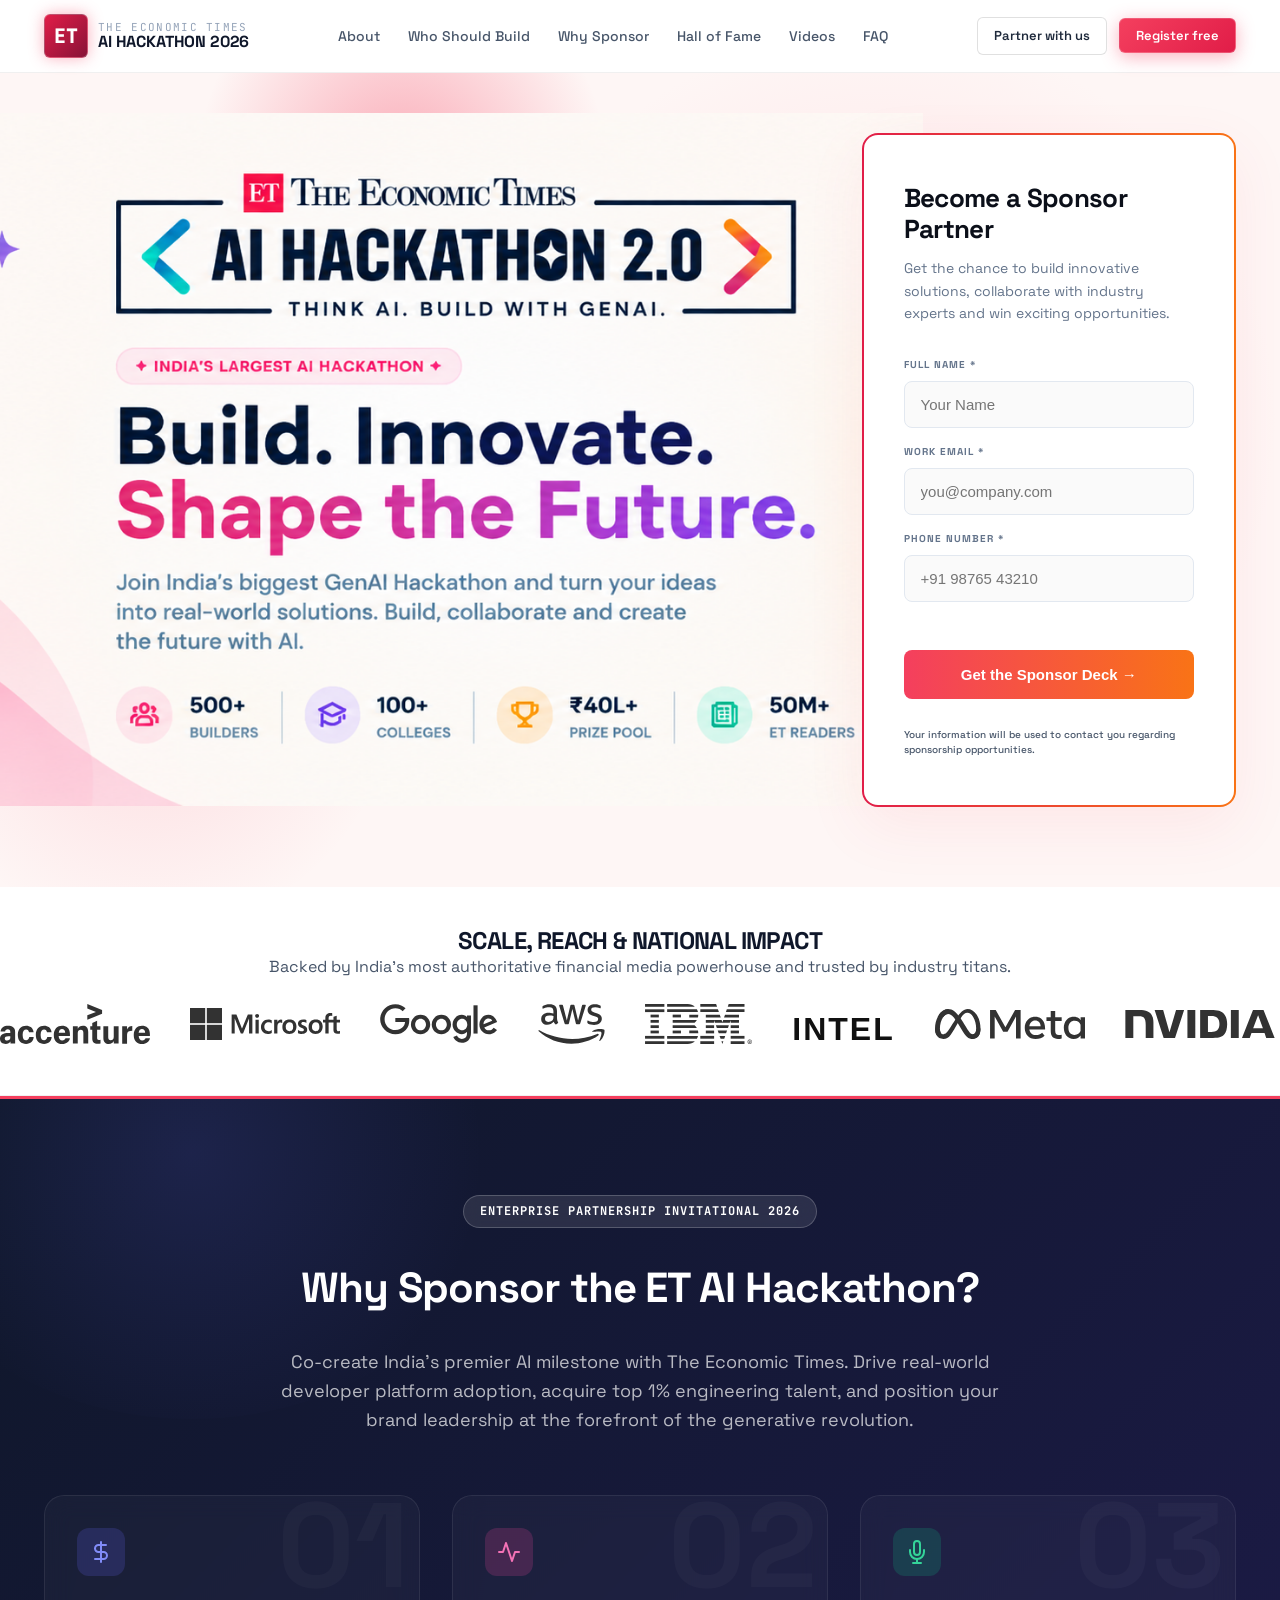
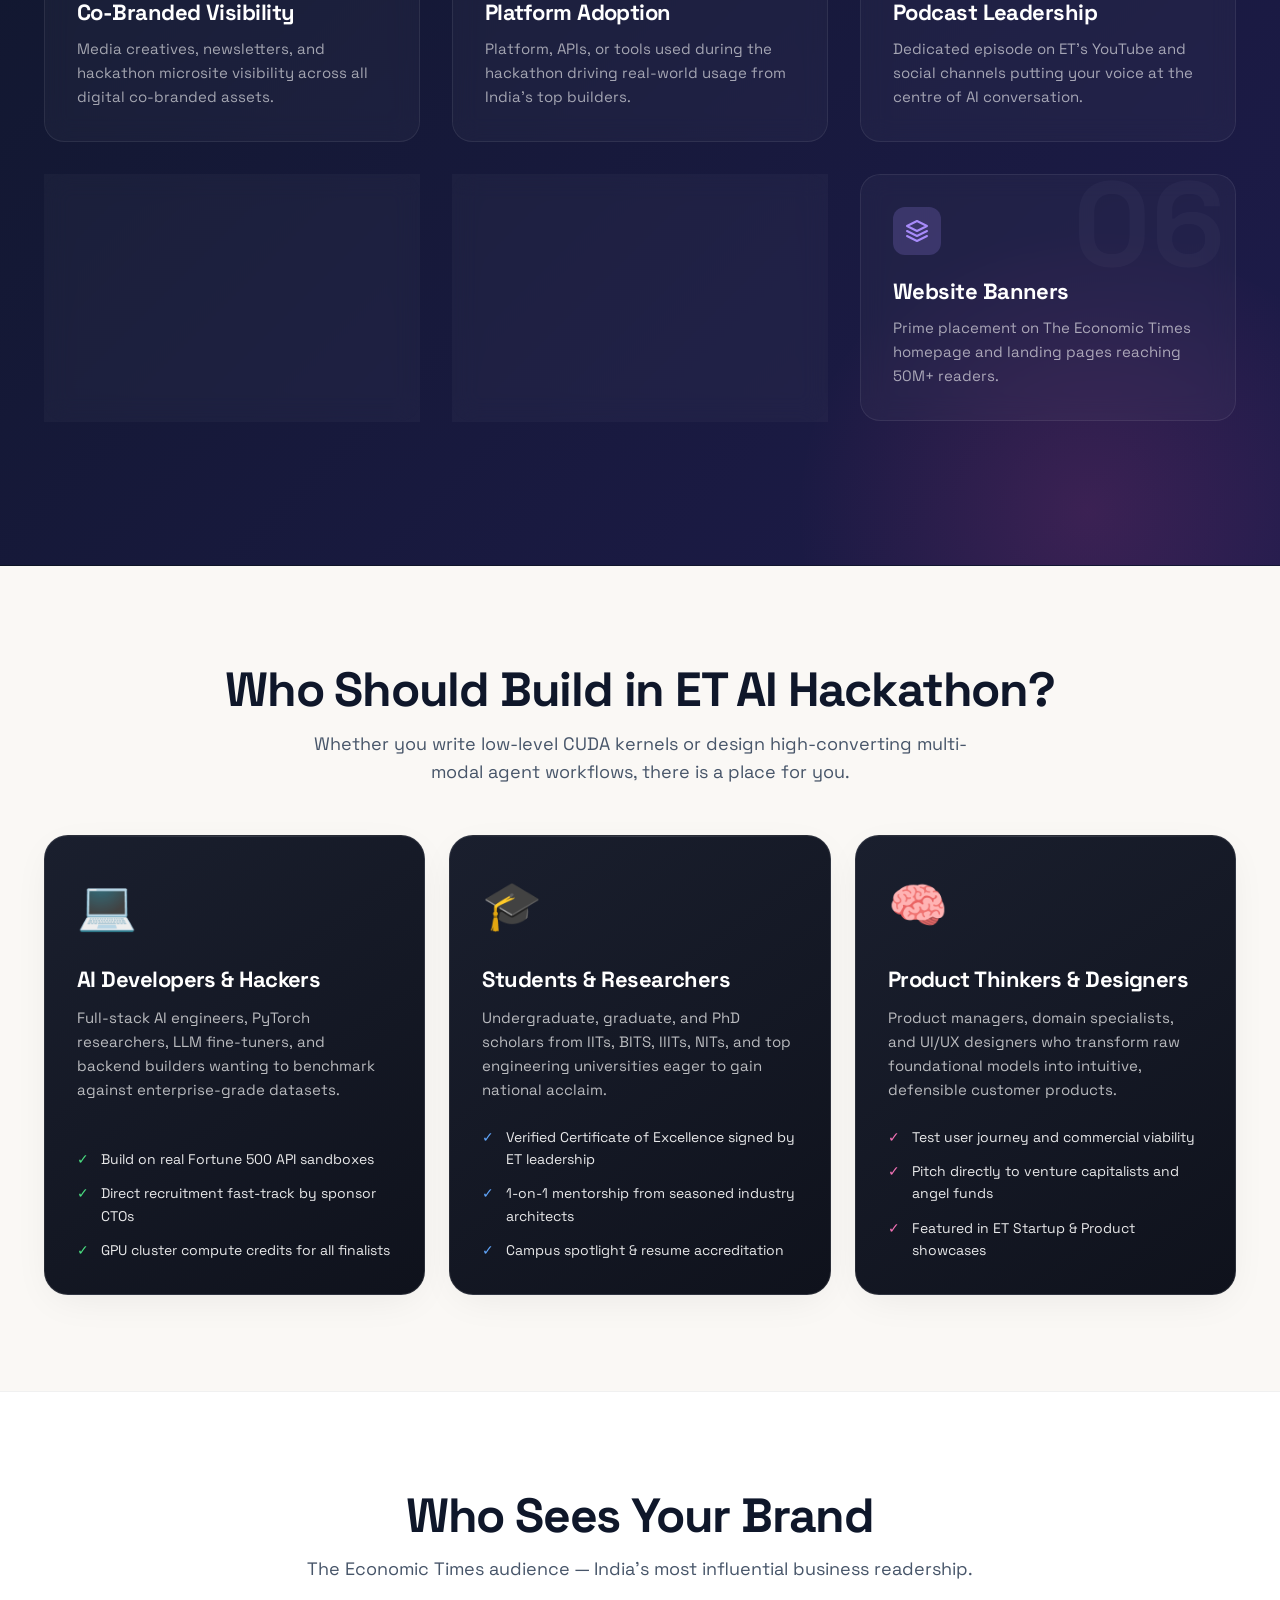
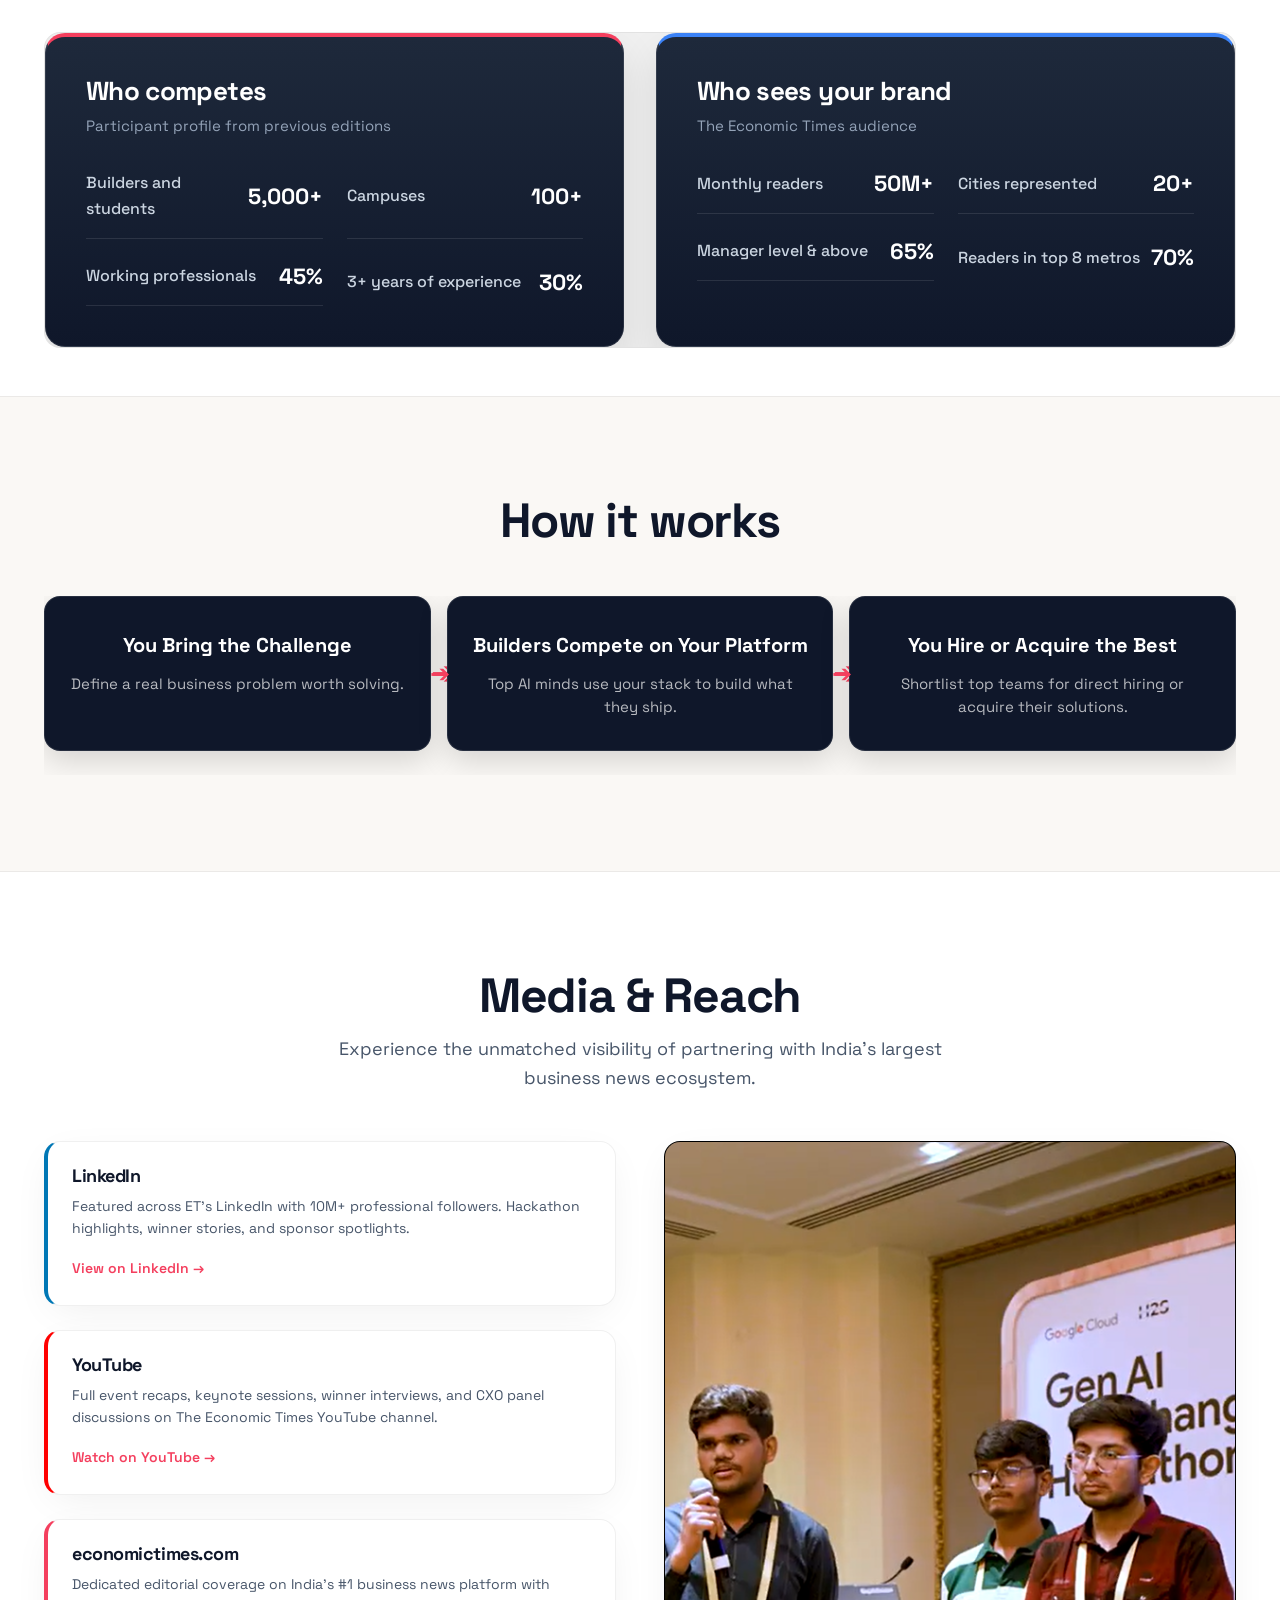
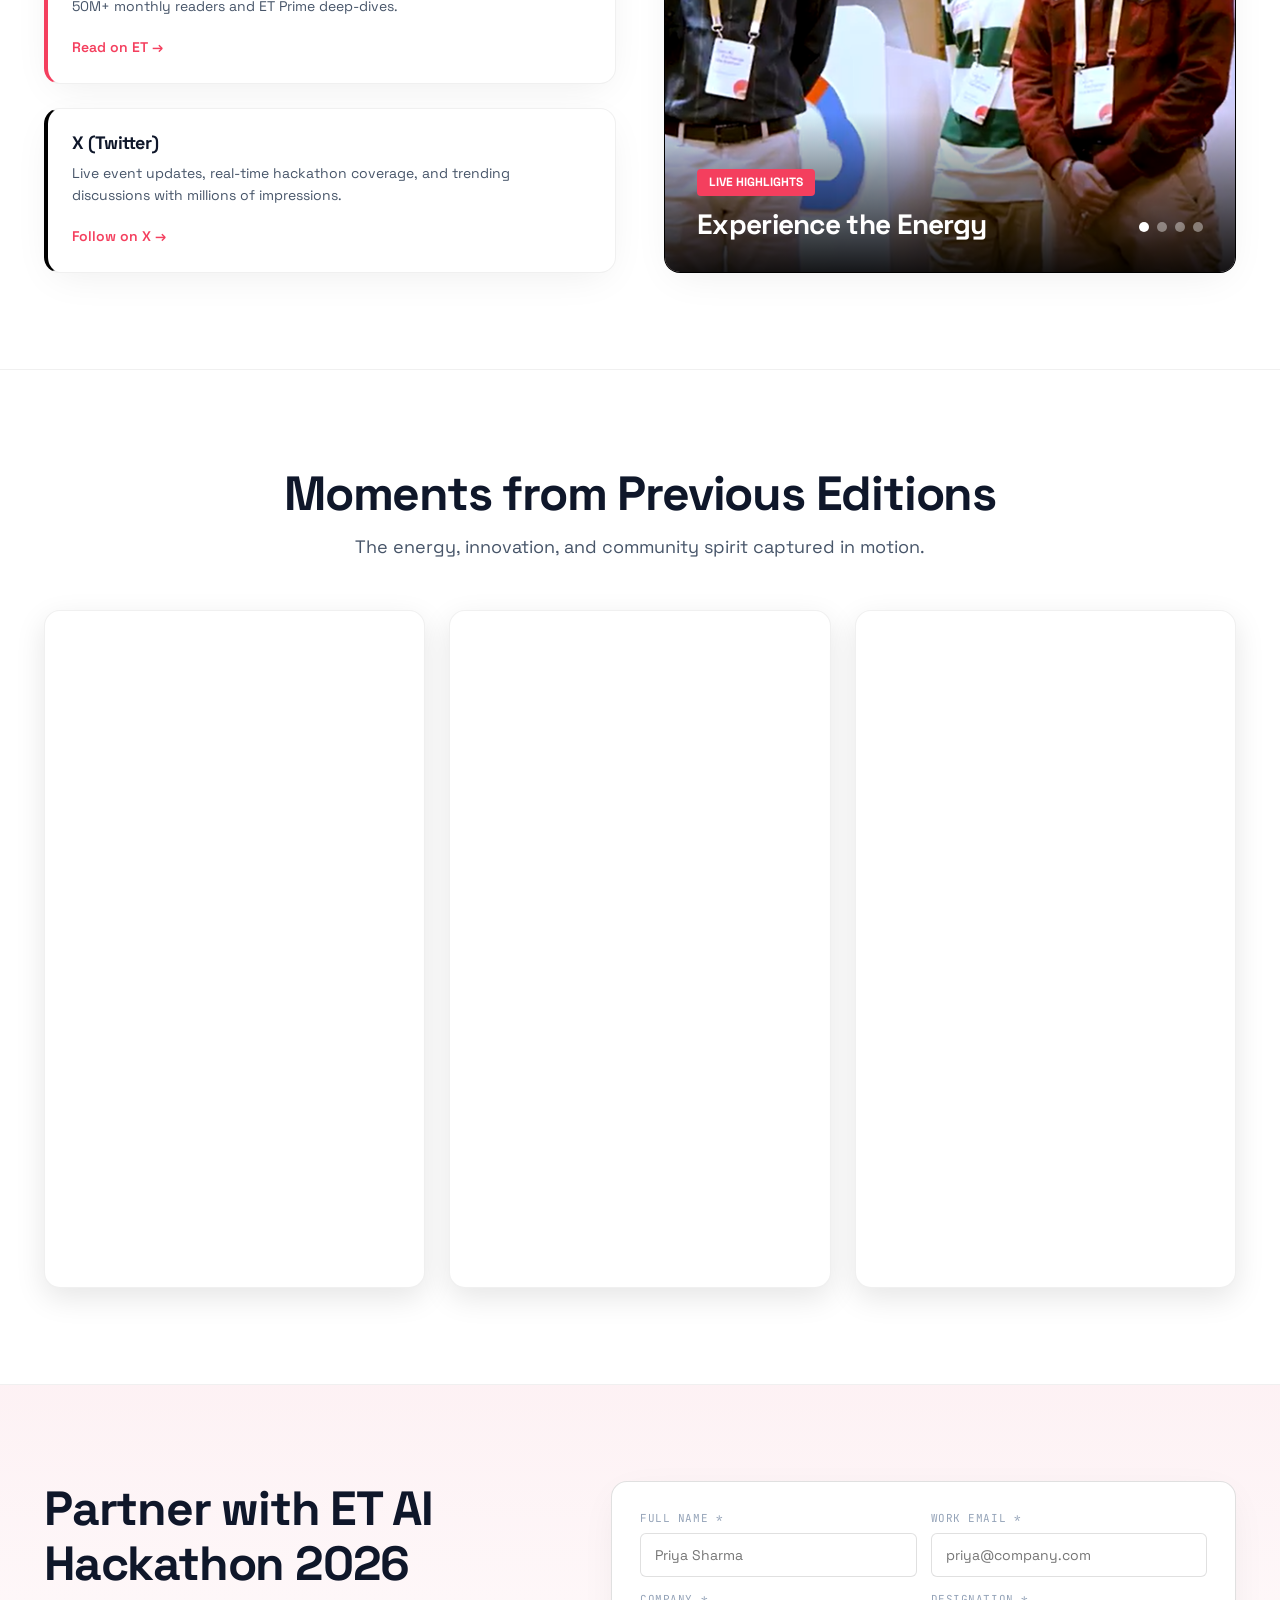
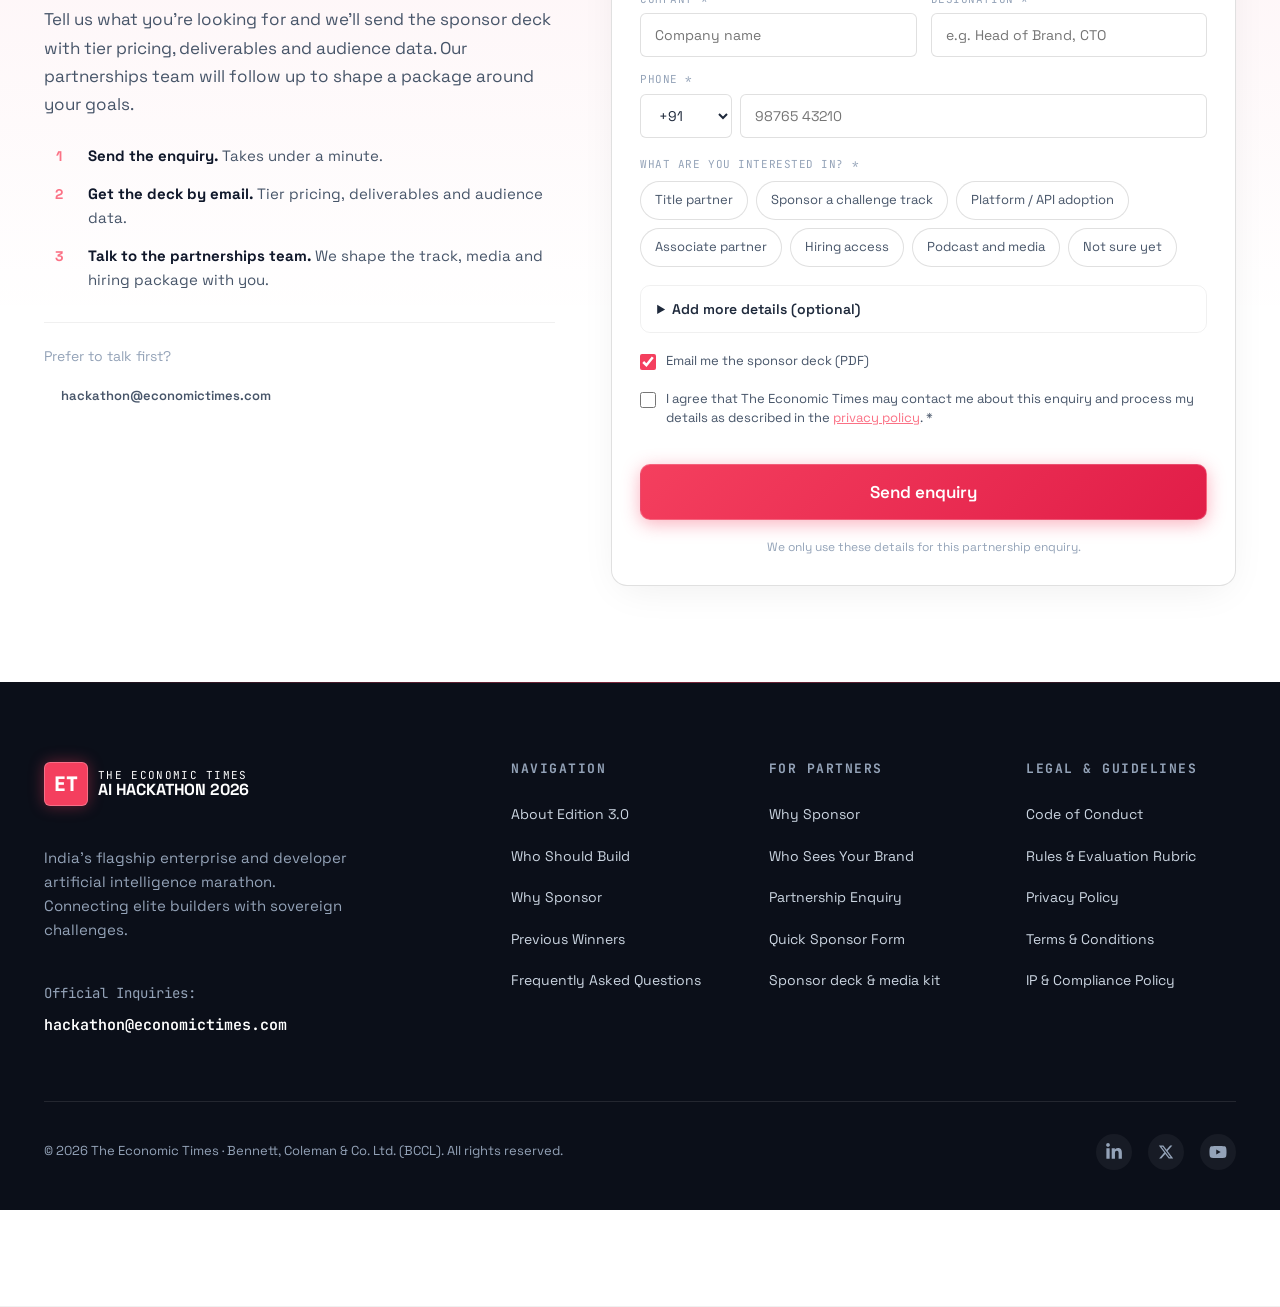
==== commit f4fcee63: "Push all files" ====
--- a/index.html
+++ b/index.html
@@ -55,6 +55,62 @@
 
   <!-- Stylesheet -->
   <link rel="stylesheet" href="styles.css">
+
+<style>
+/* Counter animation */
+.counter { display: inline-block; }
+/* Marquee */
+@keyframes scroll-left {
+  0% { transform: translateX(0); }
+  100% { transform: translateX(-50%); }
+}
+.marquee-item { display: inline-flex; align-items: center; background: var(--bg-surface); padding: 12px 32px; border-radius: 100px; box-shadow: 0 4px 12px rgba(0,0,0,0.05); border: 1px solid var(--border-subtle); }
+
+/* Colorful Sponsor Play Cards */
+.sponsor-benefits-grid .card:nth-child(1) { background: linear-gradient(135deg, #FFE2E2 0%, #FFF3F3 100%); border-color: #FFA4A4; box-shadow: 0 10px 30px rgba(255, 164, 164, 0.2); }
+.sponsor-benefits-grid .card:nth-child(2) { background: linear-gradient(135deg, #E2F0FF 0%, #F3F8FF 100%); border-color: #A4D1FF; box-shadow: 0 10px 30px rgba(164, 209, 255, 0.2); }
+.sponsor-benefits-grid .card:nth-child(3) { background: linear-gradient(135deg, #E2FFE9 0%, #F3FFF6 100%); border-color: #A4FFBE; box-shadow: 0 10px 30px rgba(164, 255, 190, 0.2); }
+.sponsor-benefits-grid .card:nth-child(4) { background: linear-gradient(135deg, #F3E2FF 0%, #F9F3FF 100%); border-color: #D1A4FF; box-shadow: 0 10px 30px rgba(209, 164, 255, 0.2); }
+.sponsor-benefits-grid .card:nth-child(5) { background: linear-gradient(135deg, #FFF5E2 0%, #FFFBF3 100%); border-color: #FFDDA4; box-shadow: 0 10px 30px rgba(255, 221, 164, 0.2); }
+.sponsor-benefits-grid .card:nth-child(6) { background: linear-gradient(135deg, #FFE2F0 0%, #FFF3F8 100%); border-color: #FFA4D1; box-shadow: 0 10px 30px rgba(255, 164, 209, 0.2); }
+
+/* Horizontal How It Works */
+.how-it-works-grid {
+  display: flex !important;
+  flex-direction: row !important;
+  align-items: stretch;
+  gap: 16px !important;
+  overflow-x: auto;
+  padding-bottom: 24px;
+}
+.how-it-works-grid > div {
+  flex: 1;
+  min-width: 250px;
+  position: relative;
+}
+/* Arrow */
+.how-it-works-grid > div:not(:last-child)::after {
+  content: '➔';
+  position: absolute;
+  top: 50%;
+  right: -20px;
+  transform: translateY(-50%);
+  font-size: 24px;
+  color: var(--primary-color);
+  z-index: 10;
+}
+@media (max-width: 768px) {
+  .how-it-works-grid { flex-direction: column !important; overflow-x: visible; }
+  .how-it-works-grid > div:not(:last-child)::after {
+    content: '↓';
+    top: auto;
+    bottom: -20px;
+    right: 50%;
+    transform: translateX(50%);
+  }
+}
+</style>
+
 </head>
 <body>
 
@@ -81,16 +137,16 @@
         <!-- Navigation Links -->
         <nav class="nav-links" aria-label="Main Navigation">
           <a href="#about" class="nav-link">About</a>
-          <a href="#challenges" class="nav-link">Challenges</a>
-          <a href="#journey" class="nav-link">Journey</a>
+          <a href="#who-should-build" class="nav-link">Who Should Build</a>
           <a href="#sponsor" class="nav-link">Why Sponsor</a>
-          <a href="#impact" class="nav-link">Past Impact</a>
+          <a href="#impact" class="nav-link">Hall of Fame</a>
+          <a href="#videos" class="nav-link">Videos</a>
           <a href="#faq" class="nav-link">FAQ</a>
         </nav>
 
         <!-- Header Actions & Controls -->
         <div class="header-actions">
-          <a href="#lead" class="btn btn-secondary btn-sm" data-track="header_partner_click">Partner with us</a>
+          <a href="#hero-enquiry-form" class="btn btn-secondary btn-sm partner-glow-btn" data-track="header_partner_click">Partner with us</a>
           <button type="button" class="btn btn-primary btn-sm open-builder-modal-btn" data-track="header_register_click">Register free</button>
         </div>
       </div>
@@ -98,622 +154,573 @@
   </header>
 
   <!-- ==========================================================================
-       02 HERO SECTION
-       ========================================================================== -->
-  <section class="hero-section">
+       02 HERO SECTION — Split Layout (Left: Content | Right: Enquiry Form)
+       ========================================================================== -->
+    <section class="hero-section" style="position: relative; background: #FEF6F5; z-index: 1; overflow: hidden; padding-top: 60px; padding-bottom: 80px;">
+    <!-- Background elements -->
+    <div style="position: absolute; bottom: -50px; left: -100px; width: 500px; height: 500px; background: radial-gradient(circle, rgba(244,63,94,0.15) 0%, rgba(244,63,94,0) 70%); z-index: -1;"></div>
+    <div style="position: absolute; top: -50px; right: 0; width: 800px; height: 800px; background: radial-gradient(circle, rgba(254,205,211,0.6) 0%, rgba(254,205,211,0) 70%); z-index: -1;"></div>
+
+    <!-- Decorative stars -->
+    <svg style="position: absolute; right: 4%; top: 40%; width: 28px; opacity: 1;" viewBox="0 0 100 100"><path d="M50 0 Q50 50 100 50 Q50 50 50 100 Q50 50 0 50 Q50 50 50 0 Z" fill="#A855F7"/></svg>
+    <svg style="position: absolute; right: 8%; top: 52%; width: 20px; opacity: 1;" viewBox="0 0 100 100"><path d="M50 0 Q50 50 100 50 Q50 50 50 100 Q50 50 0 50 Q50 50 50 0 Z" fill="#F97316"/></svg>
+    <svg style="position: absolute; left: 45%; bottom: 15%; width: 16px; opacity: 1;" viewBox="0 0 100 100"><path d="M50 0 Q50 50 100 50 Q50 50 50 100 Q50 50 0 50 Q50 50 50 0 Z" fill="#8B5CF6"/></svg>
+
     <div class="container">
-
-      <div class="hero-box">
-        <!-- Superbadge -->
-        <div class="hero-superbadge">
-          <span style="color: var(--primary-light);">✦</span>
-          <span>INDIA'S LARGEST ENTERPRISE & DEVELOPER GENERATIVE AI MARATHON</span>
-          <span style="color: var(--primary-light);">✦</span>
-        </div>
-
-        <!-- Main Title -->
-        <h1 class="hero-title">
-          ET AI <span class="gradient-text">HACKATHON</span> 2026
-        </h1>
-
-        <!-- Subtitle / Tagline -->
-        <p class="hero-tagline" id="hero-tagline">
-          Where India's sharpest AI builders meet the enterprise challenges that matter — and build what's next. 
-          Powered by <strong style="color: #fff;">The Economic Times</strong>, Fortune 500 partners, and 50M+ national reader reach.
+      <div class="hero-split" style="display: grid; grid-template-columns: 1.35fr 0.65fr; gap: 40px; align-items: center;">
+        
+        <!-- Left Side: Content -->
+        <div class="hero-left" style="position: relative;">
+          
+          <!-- User requested exact image for the ENTIRE left side (NO HTML animation for numbers) -->
+          <img src="assets/images/hero_left_highres.png" style="width: 125%; max-width: 125%; margin-left: -12%; margin-top: -20px; display: block;" alt="Hero Graphic">
+          
+        </div>
+
+        <!-- Right Side: Form Card -->
+        <div class="hero-right" style="background: #ffffff; padding: 48px 40px; border-radius: 16px; box-shadow: 0 20px 60px rgba(244,63,94,0.08); position: relative; border: 2px solid transparent; background-image: linear-gradient(#fff, #fff), linear-gradient(90deg, #E11D48, #F97316); background-origin: border-box; background-clip: padding-box, border-box;">
+          
+          <h3 style="font-size: 26px; color: #0b0f19; margin-bottom: 12px; font-weight: 800; line-height: 1.2;">Become a Sponsor Partner</h3>
+          <p style="font-size: 14px; color: #64748b; margin-bottom: 32px; line-height: 1.6;">Get the chance to build innovative solutions, collaborate with industry experts and win exciting opportunities.</p>
+          
+          <form id="hero-enquiry-form" class="js-lead-form" data-form-type="builder" style="display: flex; flex-direction: column; gap: 16px;" novalidate>
+            <div>
+              <label style="display: block; font-size: 10px; font-weight: 700; color: #64748b; text-transform: uppercase; margin-bottom: 8px; letter-spacing: 1px;">Full Name *</label>
+              <input type="text" name="full_name" placeholder="Your Name" required style="width: 100%; padding: 14px 16px; border-radius: 8px; border: 1px solid #e2e8f0; background: #fafafa; color: #0f172a; font-size: 15px; outline: none;">
+            </div>
+            <div>
+              <label style="display: block; font-size: 10px; font-weight: 700; color: #64748b; text-transform: uppercase; margin-bottom: 8px; letter-spacing: 1px;">Work Email *</label>
+              <input type="email" name="email" placeholder="you@company.com" required style="width: 100%; padding: 14px 16px; border-radius: 8px; border: 1px solid #e2e8f0; background: #fafafa; color: #0f172a; font-size: 15px; outline: none;">
+            </div>
+            <div>
+              <label style="display: block; font-size: 10px; font-weight: 700; color: #64748b; text-transform: uppercase; margin-bottom: 8px; letter-spacing: 1px;">Phone Number *</label>
+              <input type="tel" name="phone" placeholder="+91 98765 43210" required style="width: 100%; padding: 14px 16px; border-radius: 8px; border: 1px solid #e2e8f0; background: #fafafa; color: #0f172a; font-size: 15px; outline: none;">
+            </div>
+            
+            <!-- Hidden honeypot -->
+            <input type="text" name="website" style="display:none" tabindex="-1">
+            <div class="js-attribution-fields"></div>
+            <p class="form-error" role="alert" style="color: #ef4444; font-size: 13px; font-weight: 500;"></p>
+
+            <button type="submit" class="form-submit" style="margin-top: 16px; width: 100%; padding: 16px; border-radius: 8px; font-weight: 700; font-size: 15px; color: #fff; background: linear-gradient(90deg, #f43f5e 0%, #f97316 100%); border: none; cursor: pointer; transition: transform 0.2s, opacity 0.2s;">
+              Get the Sponsor Deck &rarr;
+            </button>
+            <p style="font-size: 10px; color: #475569; font-weight: 500; text-align: left; margin-top: 12px; line-height: 1.5;">
+              Your information will be used to contact you regarding sponsorship opportunities.
+            </p>
+          </form>
+        </div>
+
+      </div>
+    </div>
+  </section>
+
+  <!-- ==========================================================================
+       02 SCALE, REACH & NATIONAL IMPACT (MARQUEE)
+       ========================================================================== -->
+  <section class="marquee-section" style="background: var(--bg-surface-elevated); padding: 40px 0; border-bottom: 1px solid var(--border-subtle); overflow: hidden;">
+    <div class="container" style="text-align: center; margin-bottom: 24px;">
+      <h2 style="font-size: 24px; font-weight: 800; color: var(--text-highlight); text-transform: uppercase;">Scale, Reach & National Impact</h2>
+      <p style="font-size: 16px; color: var(--text-muted);">Backed by India's most authoritative financial media powerhouse and trusted by industry titans.</p>
+    </div>
+    <div class="marquee-wrapper" style="position: relative; width: 100%; display: flex; white-space: nowrap;">
+      <div class="marquee-track" style="display: flex; gap: 40px; animation: scroll-left 20s linear infinite;">
+        
+          <!-- Track 1 -->
+          <img src="assets/logos/accenture.svg" height="40" alt="Accenture" style="filter: brightness(0); opacity: 0.8; max-width: 150px; object-fit: contain;">
+          <img src="assets/logos/microsoft.svg" height="40" alt="Microsoft" style="filter: brightness(0); opacity: 0.8; max-width: 150px; object-fit: contain;">
+          <img src="assets/logos/google.svg" height="40" alt="Google" style="filter: brightness(0); opacity: 0.8; max-width: 150px; object-fit: contain;">
+          <img src="assets/logos/aws.svg" height="40" alt="AWS" style="filter: brightness(0); opacity: 0.8; max-width: 150px; object-fit: contain;">
+          <img src="assets/logos/ibm.svg" height="40" alt="IBM" style="filter: brightness(0); opacity: 0.8; max-width: 150px; object-fit: contain;">
+          <div class="logo-text" style="font-family: Helvetica, sans-serif; letter-spacing: 2px; text-transform: uppercase;">Intel</div>
+          <img src="assets/logos/meta.svg" height="40" alt="Meta" style="filter: brightness(0); opacity: 0.8; max-width: 150px; object-fit: contain;">
+          <img src="assets/logos/nvidia.svg" height="40" alt="NVIDIA" style="filter: brightness(0); opacity: 0.8; max-width: 150px; object-fit: contain;">
+          <!-- Track 2 (Duplicate for infinite loop) -->
+          <img src="assets/logos/accenture.svg" height="40" alt="Accenture" style="filter: brightness(0); opacity: 0.8; max-width: 150px; object-fit: contain;">
+          <img src="assets/logos/microsoft.svg" height="40" alt="Microsoft" style="filter: brightness(0); opacity: 0.8; max-width: 150px; object-fit: contain;">
+          <img src="assets/logos/google.svg" height="40" alt="Google" style="filter: brightness(0); opacity: 0.8; max-width: 150px; object-fit: contain;">
+          <img src="assets/logos/aws.svg" height="40" alt="AWS" style="filter: brightness(0); opacity: 0.8; max-width: 150px; object-fit: contain;">
+          <img src="assets/logos/ibm.svg" height="40" alt="IBM" style="filter: brightness(0); opacity: 0.8; max-width: 150px; object-fit: contain;">
+          <div class="logo-text" style="font-family: Helvetica, sans-serif; letter-spacing: 2px; text-transform: uppercase;">Intel</div>
+          <img src="assets/logos/meta.svg" height="40" alt="Meta" style="filter: brightness(0); opacity: 0.8; max-width: 150px; object-fit: contain;">
+          <img src="assets/logos/nvidia.svg" height="40" alt="NVIDIA" style="filter: brightness(0); opacity: 0.8; max-width: 150px; object-fit: contain;">
+</div>
+        </div>
+      </div>
+    </div>
+  </section>
+
+<!-- ==========================================================================
+       04 ABOUT THE HACKATHON (WHAT'S NEW THIS EDITION)
+       ========================================================================== -->
+  
+<!-- ==========================================================================
+       06 WHY SPONSOR THE ET AI HACKATHON? — MOST IMPORTANT SECTION
+       ========================================================================== -->
+  <!-- ==========================================================================
+       WHY SPONSOR
+       ========================================================================== -->
+  <section id="sponsor" class="section-pad sponsor-section" style="background: linear-gradient(135deg, #0F172A 0%, #1E1B4B 100%); color: #fff; position: relative; overflow: hidden;">
+    <!-- Abstract glow -->
+    <div style="position: absolute; top: -20%; left: -10%; width: 50%; height: 50%; background: radial-gradient(circle, rgba(99,102,241,0.15) 0%, transparent 70%); border-radius: 50%; pointer-events: none;"></div>
+    <div style="position: absolute; bottom: -20%; right: -10%; width: 50%; height: 50%; background: radial-gradient(circle, rgba(236,72,153,0.15) 0%, transparent 70%); border-radius: 50%; pointer-events: none;"></div>
+    
+    <div class="container" style="position: relative; z-index: 1;">
+      <div class="section-head centered">
+        <div class="sponsor-highlight-badge" style="color: #fff; background: rgba(255,255,255,0.1); border: 1px solid rgba(255,255,255,0.2); backdrop-filter: blur(8px); display: inline-block; padding: 6px 16px; border-radius: 20px; font-size: 12px; font-weight: 700; margin-bottom: 24px; letter-spacing: 1px; text-transform: uppercase;"> Enterprise Partnership Invitational 2026</div>
+        <h2 class="section-title" style="color: #fff; font-size: 42px; font-weight: 800; margin-bottom: 24px;">Why Sponsor the ET AI Hackathon?</h2>
+        <p class="section-desc" style="max-width: 760px; color: rgba(255,255,255,0.7); margin: 0 auto; font-size: 18px; line-height: 1.6;">
+          Co-create India's premier AI milestone with The Economic Times. Drive real-world developer platform adoption, acquire top 1% engineering talent, and position your brand leadership at the forefront of the generative revolution.
         </p>
-
-        <!-- CTA Buttons -->
-        <div class="hero-cta-group" id="hero-cta-group">
-          <button type="button" class="btn btn-primary btn-lg open-builder-modal-btn" id="hero-cta-builder" data-track="hero_register_click">
-            Register for Free (Builder Track) ⚡
-          </button>
-          <a href="#lead" class="btn btn-secondary btn-lg" id="hero-cta-partner" data-track="hero_partner_click">
-            Partner With Us (Enterprise Track) →
-          </a>
-        </div>
-
-        <!-- Live Countdown Strip -->
-        <!-- Deadline is a fixed date (Phase 1 close). Change data-deadline if the schedule moves. -->
-        <div class="countdown-strip" data-deadline="2026-11-10T23:59:59+05:30">
-          <div class="countdown-label">Registration closes 10 Nov, 11:59 PM IST</div>
-          <div class="timer-units">
-            <div class="timer-digit-box">
-              <span id="timer-days" class="timer-num">--</span>
-              <span class="timer-sub">Days</span>
-            </div>
-            <span class="timer-sep">:</span>
-            <div class="timer-digit-box">
-              <span id="timer-hours" class="timer-num">--</span>
-              <span class="timer-sub">Hours</span>
-            </div>
-            <span class="timer-sep">:</span>
-            <div class="timer-digit-box">
-              <span id="timer-mins" class="timer-num">--</span>
-              <span class="timer-sub">Mins</span>
-            </div>
-            <span class="timer-sep">:</span>
-            <div class="timer-digit-box">
-              <span id="timer-secs" class="timer-num" style="color: var(--primary-light);">--</span>
-              <span class="timer-sub">Secs</span>
-            </div>
-          </div>
-        </div>
-
-        <!-- Micro Features Pulse Bar -->
-        <div style="display: flex; flex-wrap: wrap; justify-content: center; gap: 24px; font-family: var(--font-mono); font-size: 13px; color: var(--text-dim); margin-top: 4px;">
-          <span>✓ ₹40,00,000+ Prize Pool</span>
-          <span>✓ 100% Free Entry & Compute Grants</span>
-          <span>✓ 1-on-1 CXO Mentorship</span>
-          <span>✓ Direct Enterprise Pilot Fast-Track</span>
+      </div>
+
+      <style>
+        .premium-card {
+          background: rgba(255, 255, 255, 0.03);
+          border: 1px solid rgba(255, 255, 255, 0.08);
+          border-radius: 20px;
+          padding: 32px;
+          position: relative;
+          overflow: hidden;
+          transition: all 0.4s cubic-bezier(0.4, 0, 0.2, 1);
+          backdrop-filter: blur(12px);
+          display: flex;
+          flex-direction: column;
+          height: 100%;
+        }
+        .premium-card:hover {
+          transform: translateY(-8px);
+          background: rgba(255, 255, 255, 0.06);
+          border-color: rgba(255, 255, 255, 0.2);
+          box-shadow: 0 20px 40px rgba(0,0,0,0.4);
+        }
+        .premium-card::before {
+          content: '';
+          position: absolute;
+          top: 0; left: 0; width: 100%; height: 2px;
+          background: linear-gradient(90deg, transparent, rgba(255,255,255,0.5), transparent);
+          opacity: 0;
+          transition: opacity 0.4s ease;
+        }
+        .premium-card:hover::before {
+          opacity: 1;
+        }
+        .card-number {
+          position: absolute;
+          top: -10px;
+          right: 10px;
+          font-size: 120px;
+          font-weight: 900;
+          color: rgba(255,255,255,0.03);
+          line-height: 1;
+          pointer-events: none;
+          transition: color 0.4s ease;
+        }
+        .premium-card:hover .card-number {
+          color: rgba(255,255,255,0.06);
+        }
+      </style>
+
+      <div class="sponsor-benefits-grid" style="display: grid; grid-template-columns: repeat(auto-fit, minmax(320px, 1fr)); gap: 32px; margin-top: 60px;">
+        
+        <div class="premium-card">
+          <div class="card-number">01</div>
+          <div style="width: 48px; height: 48px; border-radius: 12px; background: rgba(99,102,241,0.2); color: #818cf8; display: flex; align-items: center; justify-content: center; margin-bottom: 24px; font-size: 24px;">
+            <svg stroke="currentColor" fill="none" stroke-width="2" viewBox="0 0 24 24" stroke-linecap="round" stroke-linejoin="round" height="24" width="24" xmlns="http://www.w3.org/2000/svg"><path d="M12 2v20M17 5H9.5a3.5 3.5 0 0 0 0 7h5a3.5 3.5 0 0 1 0 7H6"></path></svg>
+          </div>
+          <h3 style="font-size: 22px; color: #fff; margin-bottom: 12px; font-weight: 700;">Co-Branded Visibility</h3>
+          <p style="font-size: 15px; color: rgba(255,255,255,0.6); line-height: 1.6; margin: 0;">Media creatives, newsletters, and hackathon microsite visibility across all digital co-branded assets.</p>
+        </div>
+        
+        <div class="premium-card">
+          <div class="card-number">02</div>
+          <div style="width: 48px; height: 48px; border-radius: 12px; background: rgba(236,72,153,0.2); color: #f472b6; display: flex; align-items: center; justify-content: center; margin-bottom: 24px; font-size: 24px;">
+            <svg stroke="currentColor" fill="none" stroke-width="2" viewBox="0 0 24 24" stroke-linecap="round" stroke-linejoin="round" height="24" width="24" xmlns="http://www.w3.org/2000/svg"><polyline points="22 12 18 12 15 21 9 3 6 12 2 12"></polyline></svg>
+          </div>
+          <h3 style="font-size: 22px; color: #fff; margin-bottom: 12px; font-weight: 700;">Platform Adoption</h3>
+          <p style="font-size: 15px; color: rgba(255,255,255,0.6); line-height: 1.6; margin: 0;">Platform, APIs, or tools used during the hackathon driving real-world usage from India's top builders.</p>
+        </div>
+
+        <div class="premium-card">
+          <div class="card-number">03</div>
+          <div style="width: 48px; height: 48px; border-radius: 12px; background: rgba(16,185,129,0.2); color: #34d399; display: flex; align-items: center; justify-content: center; margin-bottom: 24px; font-size: 24px;">
+            <svg stroke="currentColor" fill="none" stroke-width="2" viewBox="0 0 24 24" stroke-linecap="round" stroke-linejoin="round" height="24" width="24" xmlns="http://www.w3.org/2000/svg"><path d="M12 1a3 3 0 0 0-3 3v8a3 3 0 0 0 6 0V4a3 3 0 0 0-3-3z"></path><path d="M19 10v2a7 7 0 0 1-14 0v-2"></path><line x1="12" y1="19" x2="12" y2="23"></line><line x1="8" y1="23" x2="16" y2="23"></line></svg>
+          </div>
+          <h3 style="font-size: 22px; color: #fff; margin-bottom: 12px; font-weight: 700;">Podcast Leadership</h3>
+          <p style="font-size: 15px; color: rgba(255,255,255,0.6); line-height: 1.6; margin: 0;">Dedicated episode on ET's YouTube and social channels putting your voice at the centre of AI conversation.</p>
+        </div>
+
+        <div class="premium-card">
+          <div class="card-number">04</div>
+          <div style="width: 48px; height: 48px; border-radius: 12px; background: rgba(245,158,11,0.2); color: #fbbf24; display: flex; align-items: center; justify-content: center; margin-bottom: 24px; font-size: 24px;">
+            <svg stroke="currentColor" fill="none" stroke-width="2" viewBox="0 0 24 24" stroke-linecap="round" stroke-linejoin="round" height="24" width="24" xmlns="http://www.w3.org/2000/svg"><path d="M17 21v-2a4 4 0 0 0-4-4H5a4 4 0 0 0-4 4v2"></path><circle cx="9" cy="7" r="4"></circle><path d="M23 21v-2a4 4 0 0 0-3-3.87"></path><path d="M16 3.13a4 4 0 0 1 0 7.75"></path></svg>
+          </div>
+          <h3 style="font-size: 22px; color: #fff; margin-bottom: 12px; font-weight: 700;">Hiring Access</h3>
+          <p style="font-size: 15px; color: rgba(255,255,255,0.6); line-height: 1.6; margin: 0;">Direct pipeline to India's top AI talent. Validated builders shortlisted through rigorous evaluation.</p>
+        </div>
+
+        <div class="premium-card">
+          <div class="card-number">05</div>
+          <div style="width: 48px; height: 48px; border-radius: 12px; background: rgba(56,189,248,0.2); color: #38bdf8; display: flex; align-items: center; justify-content: center; margin-bottom: 24px; font-size: 24px;">
+            <svg stroke="currentColor" fill="none" stroke-width="2" viewBox="0 0 24 24" stroke-linecap="round" stroke-linejoin="round" height="24" width="24" xmlns="http://www.w3.org/2000/svg"><rect x="3" y="3" width="18" height="18" rx="2" ry="2"></rect><line x1="3" y1="9" x2="21" y2="9"></line><line x1="9" y1="21" x2="9" y2="9"></line></svg>
+          </div>
+          <h3 style="font-size: 22px; color: #fff; margin-bottom: 12px; font-weight: 700;">Candidate Workshop</h3>
+          <p style="font-size: 15px; color: rgba(255,255,255,0.6); line-height: 1.6; margin: 0;">Direct engagement session with shortlisted participants to explore collaboration or recruitment.</p>
+        </div>
+
+        <div class="premium-card">
+          <div class="card-number">06</div>
+          <div style="width: 48px; height: 48px; border-radius: 12px; background: rgba(167,139,250,0.2); color: #a78bfa; display: flex; align-items: center; justify-content: center; margin-bottom: 24px; font-size: 24px;">
+            <svg stroke="currentColor" fill="none" stroke-width="2" viewBox="0 0 24 24" stroke-linecap="round" stroke-linejoin="round" height="24" width="24" xmlns="http://www.w3.org/2000/svg"><polygon points="12 2 2 7 12 12 22 7 12 2"></polygon><polyline points="2 17 12 22 22 17"></polyline><polyline points="2 12 12 17 22 12"></polyline></svg>
+          </div>
+          <h3 style="font-size: 22px; color: #fff; margin-bottom: 12px; font-weight: 700;">Website Banners</h3>
+          <p style="font-size: 15px; color: rgba(255,255,255,0.6); line-height: 1.6; margin: 0;">Prime placement on The Economic Times homepage and landing pages reaching 50M+ readers.</p>
         </div>
       </div>
     </div>
   </section>
-
-  <!-- ==========================================================================
-       04 HACKATHON AT A GLANCE
-       ========================================================================== -->
-  <section class="section-pad">
-    <div class="container">
-      <div class="section-head centered">
-        <h2 class="section-title">Scale, Reach & National Impact</h2>
-        <p class="section-desc">Backed by India's most authoritative financial media powerhouse and trusted by industry titans.</p>
-      </div>
-
-      <div class="stats-grid">
-        <div class="stat-card">
-          <div class="stat-num highlight">5,000+</div>
-          <div class="stat-label">Builders & Students</div>
-        </div>
-        <div class="stat-card">
-          <div class="stat-num">100+</div>
-          <div class="stat-label">Colleges Reached</div>
-        </div>
-        <div class="stat-card">
-          <div class="stat-num highlight">200+</div>
-          <div class="stat-label">AI Solutions Built</div>
-        </div>
-        <div class="stat-card">
-          <div class="stat-num">50+</div>
-          <div class="stat-label">Industry Mentors</div>
-        </div>
-        <div class="stat-card">
-          <div class="stat-num">20+</div>
-          <div class="stat-label">Cities Represented</div>
-        </div>
-        <div class="stat-card">
-          <div class="stat-num highlight">10+</div>
-          <div class="stat-label">Winning Teams Funded</div>
-        </div>
-      </div>
-    </div>
-  </section>
-
-  <!-- ==========================================================================
-       05 ABOUT THE HACKATHON (WHAT'S NEW)
-       ========================================================================== -->
-  <section id="about" class="section-pad" style="background: rgba(13, 15, 21, 0.6); border-top: 1px solid var(--border-subtle); border-bottom: 1px solid var(--border-subtle);">
-    <div class="container">
-
-      <div class="about-grid about-grid--single">
-        <!-- Left: Narrative & Upgrades -->
-        <div>
-          <h2 class="section-title" style="margin-bottom: 18px;">India's Definitive AI Innovation Catalyst</h2>
-          <p style="font-size: 17px; line-height: 1.65; margin-bottom: 24px;">
-            Across two blockbuster previous editions, the <strong>ET AI Hackathon</strong> has matured into India’s most trusted pipeline for discovering breakout technical talent, stress-testing proprietary enterprise tech stacks, and incubating deployable, production-ready AI solutions.
-          </p>
-
-          <h4 style="font-size: 16px; font-family: var(--font-mono); text-transform: uppercase; color: var(--text-highlight); margin-bottom: 14px; letter-spacing: 0.05em;">
-            What's New This Edition:
-          </h4>
-
-          <div class="about-features">
-            <div class="about-feat-item">
-              <div class="about-feat-icon">⚡</div>
-              <div>
-                <strong style="color: #fff; font-size: 16px;">Deeper Industry Integration</strong>
-                <p style="font-size: 14px; margin-top: 2px;">Real enterprise problem statements co-formulated with Fortune 500 CTOs and ET 500 business heads.</p>
-              </div>
-            </div>
-
-            <div class="about-feat-item">
-              <div class="about-feat-icon">🔄</div>
-              <div>
-                <strong style="color: #fff; font-size: 16px;">Stronger Solution Pipelines</strong>
-                <p style="font-size: 14px; margin-top: 2px;">From GitHub repository to enterprise pilot testbed in under 60 days with dedicated sandbox environments.</p>
-              </div>
-            </div>
-
-            <div class="about-feat-item">
-              <div class="about-feat-icon">🚀</div>
-              <div>
-                <strong style="color: #fff; font-size: 16px;">Clearer Paths to Deployment & Seed Grants</strong>
-                <p style="font-size: 14px; margin-top: 2px;">Pre-seed venture fast-track, GPU cloud credits, and direct commercial procurement pathways.</p>
-              </div>
-            </div>
-
-            <div class="about-feat-item">
-              <div class="about-feat-icon">🌐</div>
-              <div>
-                <strong style="color: #fff; font-size: 16px;">Agentic Workflows & Indic AI Focus</strong>
-                <p style="font-size: 14px; margin-top: 2px;">Dedicated sub-tracks for multi-modal autonomous agents and regional Indic language NLP models.</p>
-              </div>
-            </div>
-          </div>
-        </div>
-
-
-      </div>
-    </div>
-  </section>
-
-  <!-- ==========================================================================
-       06 FLAGSHIP INNOVATION CHALLENGES (CAROUSEL)
-       ========================================================================== -->
-  <section id="challenges" class="section-pad">
-    <div class="container">
-      <div class="challenges-header">
-        <div>
-          <h2 class="section-title">Sponsored Tracks & Problem Statements</h2>
-          <p class="section-desc">Choose your battleground. Win cash bounties, compute grants, and enterprise pilot contracts.</p>
-        </div>
-        <!-- Carousel Nav Buttons -->
-        <div style="display: flex; gap: 10px;">
-          <button type="button" id="carousel-prev-btn" class="iconbtn" aria-label="Previous challenges">‹</button>
-          <button type="button" id="carousel-next-btn" class="iconbtn" aria-label="Next challenges">›</button>
-        </div>
-      </div>
-
-      <!-- Filter Tabs -->
-      <div class="challenge-filter-tabs">
-        <button type="button" class="filter-tab active" data-filter="all">All Tracks (6)</button>
-        <button type="button" class="filter-tab" data-filter="fintech">FinTech & BFSI</button>
-        <button type="button" class="filter-tab" data-filter="indic">Indic AI & Speech</button>
-        <button type="button" class="filter-tab" data-filter="enterprise">Enterprise DevOps</button>
-        <button type="button" class="filter-tab" data-filter="health">Healthcare & Vision</button>
-        <button type="button" class="filter-tab" data-filter="cyber">Cyber & Zero-Day</button>
-        <button type="button" class="filter-tab" data-filter="green">Clean Energy</button>
-      </div>
-
-      <!-- Carousel Container & Track -->
-      <div class="carousel-container">
-        <div id="challenge-carousel-track" class="carousel-track">
-          <!-- Dynamically populated via app.js -->
-        </div>
-      </div>
-
-      <!-- Carousel Dots -->
-      <div id="carousel-dots-container" class="carousel-dots"></div>
-    </div>
-  </section>
-
-  <!-- ==========================================================================
-       07 WHO SHOULD PARTICIPATE
-       ========================================================================== -->
-  <section class="section-pad" style="background: rgba(13, 15, 21, 0.6); border-top: 1px solid var(--border-subtle); border-bottom: 1px solid var(--border-subtle);">
+<!-- ==========================================================================
+       05 WHO SHOULD BUILD IN ET AI HACKATHON?
+       ========================================================================== -->
+  <section id="who-should-build" class="section-pad">
     <div class="container">
       <div class="section-head centered">
         <h2 class="section-title">Who Should Build in ET AI Hackathon?</h2>
         <p class="section-desc">Whether you write low-level CUDA kernels or design high-converting multi-modal agent workflows, there is a place for you.</p>
       </div>
 
-      <div class="who-grid">
-        <!-- 1. AI Engineers & Developers -->
-        <div class="who-card card">
-          <div class="who-icon-wrapper">💻</div>
-          <h3 style="font-size: 22px; font-weight: 700;">AI Developers & Hackers</h3>
-          <p style="font-size: 14px; color: var(--text-muted);">Full-stack AI engineers, PyTorch researchers, LLM fine-tuners, and backend builders wanting to benchmark against enterprise-grade datasets.</p>
-          <ul class="who-points">
-            <li><svg width="16" height="16" viewBox="0 0 24 24" fill="none" stroke="currentColor" stroke-width="2.5"><polyline points="20 6 9 17 4 12"></polyline></svg> Build on real Fortune 500 API sandboxes</li>
-            <li><svg width="16" height="16" viewBox="0 0 24 24" fill="none" stroke="currentColor" stroke-width="2.5"><polyline points="20 6 9 17 4 12"></polyline></svg> Direct recruitment fast-track by sponsor CTOs</li>
-            <li><svg width="16" height="16" viewBox="0 0 24 24" fill="none" stroke="currentColor" stroke-width="2.5"><polyline points="20 6 9 17 4 12"></polyline></svg> GPU cluster compute credits for all finalists</li>
+      <div style="display: grid; grid-template-columns: repeat(3, 1fr); gap: 24px; margin-top: 40px;">
+        
+        <!-- Card 1 -->
+        <div class="card" style="background: linear-gradient(145deg, #1A1F2E 0%, #0F121C 100%); border: 1px solid rgba(255,255,255,0.1); border-radius: 24px; padding: 32px; display: flex; flex-direction: column; position: relative; overflow: hidden;">
+          <div style="font-size: 48px; margin-bottom: 20px;">💻</div>
+          <h3 style="color: #fff; font-size: 22px; font-weight: 800; margin-bottom: 12px; line-height: 1.3;">AI Developers & Hackers</h3>
+          <p style="color: rgba(255,255,255,0.7); font-size: 15px; line-height: 1.6; margin-bottom: 24px; flex-grow: 1;">Full-stack AI engineers, PyTorch researchers, LLM fine-tuners, and backend builders wanting to benchmark against enterprise-grade datasets.</p>
+          <ul style="list-style: none; padding: 0; margin: 0; display: flex; flex-direction: column; gap: 12px; color: rgba(255,255,255,0.9); font-size: 14px;">
+            <li style="display: flex; gap: 12px;"><span style="color: #4ade80;">✓</span> Build on real Fortune 500 API sandboxes</li>
+            <li style="display: flex; gap: 12px;"><span style="color: #4ade80;">✓</span> Direct recruitment fast-track by sponsor CTOs</li>
+            <li style="display: flex; gap: 12px;"><span style="color: #4ade80;">✓</span> GPU cluster compute credits for all finalists</li>
           </ul>
         </div>
 
-        <!-- 2. Students & University Researchers -->
-        <div class="who-card card">
-          <div class="who-icon-wrapper">🎓</div>
-          <h3 style="font-size: 22px; font-weight: 700;">Students & Researchers</h3>
-          <p style="font-size: 14px; color: var(--text-muted);">Undergraduate, graduate, and PhD scholars from IITs, BITS, IIITs, NITs, and top engineering universities eager to gain national acclaim.</p>
-          <ul class="who-points">
-            <li><svg width="16" height="16" viewBox="0 0 24 24" fill="none" stroke="currentColor" stroke-width="2.5"><polyline points="20 6 9 17 4 12"></polyline></svg> Verified Certificate of Excellence signed by ET leadership</li>
-            <li><svg width="16" height="16" viewBox="0 0 24 24" fill="none" stroke="currentColor" stroke-width="2.5"><polyline points="20 6 9 17 4 12"></polyline></svg> 1-on-1 mentorship from seasoned industry architects</li>
-            <li><svg width="16" height="16" viewBox="0 0 24 24" fill="none" stroke="currentColor" stroke-width="2.5"><polyline points="20 6 9 17 4 12"></polyline></svg> Campus spotlight & resume accreditation</li>
+        <!-- Card 2 -->
+        <div class="card" style="background: linear-gradient(145deg, #1A1F2E 0%, #0F121C 100%); border: 1px solid rgba(255,255,255,0.1); border-radius: 24px; padding: 32px; display: flex; flex-direction: column; position: relative; overflow: hidden;">
+          <div style="font-size: 48px; margin-bottom: 20px;">🎓</div>
+          <h3 style="color: #fff; font-size: 22px; font-weight: 800; margin-bottom: 12px; line-height: 1.3;">Students & Researchers</h3>
+          <p style="color: rgba(255,255,255,0.7); font-size: 15px; line-height: 1.6; margin-bottom: 24px; flex-grow: 1;">Undergraduate, graduate, and PhD scholars from IITs, BITS, IIITs, NITs, and top engineering universities eager to gain national acclaim.</p>
+          <ul style="list-style: none; padding: 0; margin: 0; display: flex; flex-direction: column; gap: 12px; color: rgba(255,255,255,0.9); font-size: 14px;">
+            <li style="display: flex; gap: 12px;"><span style="color: #60a5fa;">✓</span> Verified Certificate of Excellence signed by ET leadership</li>
+            <li style="display: flex; gap: 12px;"><span style="color: #60a5fa;">✓</span> 1-on-1 mentorship from seasoned industry architects</li>
+            <li style="display: flex; gap: 12px;"><span style="color: #60a5fa;">✓</span> Campus spotlight & resume accreditation</li>
           </ul>
         </div>
 
-        <!-- 3. Product Thinkers & System Architects -->
-        <div class="who-card card">
-          <div class="who-icon-wrapper">🧠</div>
-          <h3 style="font-size: 22px; font-weight: 700;">Product Thinkers & Designers</h3>
-          <p style="font-size: 14px; color: var(--text-muted);">Product managers, domain specialists, and UI/UX designers who transform raw foundational models into intuitive, defensible customer products.</p>
-          <ul class="who-points">
-            <li><svg width="16" height="16" viewBox="0 0 24 24" fill="none" stroke="currentColor" stroke-width="2.5"><polyline points="20 6 9 17 4 12"></polyline></svg> Test user journey and commercial viability</li>
-            <li><svg width="16" height="16" viewBox="0 0 24 24" fill="none" stroke="currentColor" stroke-width="2.5"><polyline points="20 6 9 17 4 12"></polyline></svg> Pitch directly to venture capitalists and angel funds</li>
-            <li><svg width="16" height="16" viewBox="0 0 24 24" fill="none" stroke="currentColor" stroke-width="2.5"><polyline points="20 6 9 17 4 12"></polyline></svg> Featured in ET Startup & Product showcases</li>
+        <!-- Card 3 -->
+        <div class="card" style="background: linear-gradient(145deg, #1A1F2E 0%, #0F121C 100%); border: 1px solid rgba(255,255,255,0.1); border-radius: 24px; padding: 32px; display: flex; flex-direction: column; position: relative; overflow: hidden;">
+          <div style="font-size: 48px; margin-bottom: 20px;">🧠</div>
+          <h3 style="color: #fff; font-size: 22px; font-weight: 800; margin-bottom: 12px; line-height: 1.3;">Product Thinkers & Designers</h3>
+          <p style="color: rgba(255,255,255,0.7); font-size: 15px; line-height: 1.6; margin-bottom: 24px; flex-grow: 1;">Product managers, domain specialists, and UI/UX designers who transform raw foundational models into intuitive, defensible customer products.</p>
+          <ul style="list-style: none; padding: 0; margin: 0; display: flex; flex-direction: column; gap: 12px; color: rgba(255,255,255,0.9); font-size: 14px;">
+            <li style="display: flex; gap: 12px;"><span style="color: #f472b6;">✓</span> Test user journey and commercial viability</li>
+            <li style="display: flex; gap: 12px;"><span style="color: #f472b6;">✓</span> Pitch directly to venture capitalists and angel funds</li>
+            <li style="display: flex; gap: 12px;"><span style="color: #f472b6;">✓</span> Featured in ET Startup & Product showcases</li>
           </ul>
         </div>
-      </div>
+
+      </div>
+      
+      <!-- Responsive styling embedded -->
+      <style>
+        @media (max-width: 900px) {
+          #who-should-build > .container > div {
+            grid-template-columns: 1fr !important;
+          }
+        }
+      </style>
+      
     </div>
   </section>
-
-  <!-- ==========================================================================
-       08 HACKATHON JOURNEY
-       ========================================================================== -->
-  <section id="journey" class="section-pad">
+<!-- ==========================================================================
+       08 WHO SEES YOUR BRAND — THE ECONOMIC TIMES AUDIENCE
+       ========================================================================== -->
+  <section id="audience" class="section-pad" style="background: var(--bg-surface-elevated); border-top: 1px solid var(--border-subtle); border-bottom: 1px solid var(--border-subtle);">
+  <div class="container">
+    <div class="section-head centered">
+      <h2 class="section-title">Who Sees Your Brand</h2>
+      <p class="section-desc">The Economic Times audience — India's most influential business readership.</p>
+    </div>
+
+    <div class="audience-block" style="display: flex; flex-wrap: wrap; gap: 32px; margin-top: 48px;">
+      
+      <div class="audience-col animated-card" style="flex: 1; min-width: 300px; background: linear-gradient(180deg, #1e293b 0%, #0f172a 100%); padding: 40px; border-radius: 20px; border: 1px solid rgba(255,255,255,0.1); border-top: 4px solid var(--primary-color); box-shadow: 0 20px 40px rgba(0,0,0,0.1); transition: transform 0.3s ease;">
+        <h3 class="audience-title" style="color: #fff; font-size: 26px; margin-bottom: 8px; font-weight: 700;">Who competes</h3>
+        <p class="audience-sub" style="color: #94a3b8; margin-bottom: 32px; font-size: 15px;">Participant profile from previous editions</p>
+        
+        <dl class="audience-stats" style="display: grid; gap: 24px; margin: 0;">
+          <div style="display: flex; justify-content: space-between; align-items: center; border-bottom: 1px solid rgba(255,255,255,0.1); padding-bottom: 16px;">
+            <dt style="font-size: 16px; font-weight: 500; color: #cbd5e1;">Builders and students</dt><dd style="font-size: 22px; font-weight: 800; color: #fff; margin: 0;">5,000+</dd>
+          </div>
+          <div style="display: flex; justify-content: space-between; align-items: center; border-bottom: 1px solid rgba(255,255,255,0.1); padding-bottom: 16px;">
+            <dt style="font-size: 16px; font-weight: 500; color: #cbd5e1;">Campuses</dt><dd style="font-size: 22px; font-weight: 800; color: #fff; margin: 0;">100+</dd>
+          </div>
+          <div style="display: flex; justify-content: space-between; align-items: center; border-bottom: 1px solid rgba(255,255,255,0.1); padding-bottom: 16px;">
+            <dt style="font-size: 16px; font-weight: 500; color: #cbd5e1;">Working professionals</dt><dd style="font-size: 22px; font-weight: 800; color: #fff; margin: 0;">45%</dd>
+          </div>
+          <div style="display: flex; justify-content: space-between; align-items: center; padding-bottom: 4px;">
+            <dt style="font-size: 16px; font-weight: 500; color: #cbd5e1;">3+ years of experience</dt><dd style="font-size: 22px; font-weight: 800; color: #fff; margin: 0;">30%</dd>
+          </div>
+        </dl>
+      </div>
+
+      <div class="audience-col animated-card" style="flex: 1; min-width: 300px; background: linear-gradient(180deg, #1e293b 0%, #0f172a 100%); padding: 40px; border-radius: 20px; border: 1px solid rgba(255,255,255,0.1); border-top: 4px solid #3b82f6; box-shadow: 0 20px 40px rgba(0,0,0,0.1); transition: transform 0.3s ease;">
+        <h3 class="audience-title" style="color: #fff; font-size: 26px; margin-bottom: 8px; font-weight: 700;">Who sees your brand</h3>
+        <p class="audience-sub" style="color: #94a3b8; margin-bottom: 32px; font-size: 15px;">The Economic Times audience</p>
+        
+        <dl class="audience-stats" style="display: grid; gap: 24px; margin: 0;">
+          <div style="display: flex; justify-content: space-between; align-items: center; border-bottom: 1px solid rgba(255,255,255,0.1); padding-bottom: 16px;">
+            <dt style="font-size: 16px; font-weight: 500; color: #cbd5e1;">Monthly readers</dt><dd style="font-size: 22px; font-weight: 800; color: #fff; margin: 0;">50M+</dd>
+          </div>
+          <div style="display: flex; justify-content: space-between; align-items: center; border-bottom: 1px solid rgba(255,255,255,0.1); padding-bottom: 16px;">
+            <dt style="font-size: 16px; font-weight: 500; color: #cbd5e1;">Cities represented</dt><dd style="font-size: 22px; font-weight: 800; color: #fff; margin: 0;">20+</dd>
+          </div>
+          <div style="display: flex; justify-content: space-between; align-items: center; border-bottom: 1px solid rgba(255,255,255,0.1); padding-bottom: 16px;">
+            <dt style="font-size: 16px; font-weight: 500; color: #cbd5e1;">Manager level & above</dt><dd style="font-size: 22px; font-weight: 800; color: #fff; margin: 0;">65%</dd>
+          </div>
+          <div style="display: flex; justify-content: space-between; align-items: center; padding-bottom: 4px;">
+            <dt style="font-size: 16px; font-weight: 500; color: #cbd5e1;">Readers in top 8 metros</dt><dd style="font-size: 22px; font-weight: 800; color: #fff; margin: 0;">70%</dd>
+          </div>
+        </dl>
+      </div>
+
+    </div>
+  </div>
+
+  <!-- ==========================================================================
+       HOW IT WORKS (HORIZONTAL)
+       ========================================================================== -->
+  <section id="how-it-works" class="section-pad" style="background: var(--bg-deep); border-top: 1px solid var(--border-subtle); border-bottom: 1px solid var(--border-subtle);">
     <div class="container">
       <div class="section-head centered">
-        <h2 class="section-title">The Path to the Grand Finale</h2>
-        <p class="section-desc">A structured, multi-phase competition designed to nurture high-fidelity prototypes and commercial readiness.</p>
-      </div>
-
-      <div class="journey-timeline">
-        <!-- Phase 1 -->
-        <div class="journey-step">
-          <div class="step-marker">
-            <div class="step-number">01</div>
-            <div class="step-line"></div>
-          </div>
-          <div class="step-content">
-            <div class="step-card">
-              <span class="step-date-badge">PHASE 1 · OCT 15 – NOV 10, 2026</span>
-              <h3 style="font-size: 20px; font-weight: 700;">Registrations & Challenge Track Reveal</h3>
-              <p style="font-size: 14px; color: var(--text-muted);">
-                Participants register for free, form cross-functional teams (1-4 members), gain access to partner APIs and sandboxes, and choose their target innovation track.
-              </p>
-            </div>
-          </div>
-        </div>
-
-        <!-- Phase 2 -->
-        <div class="journey-step">
-          <div class="step-marker">
-            <div class="step-number">02</div>
-            <div class="step-line"></div>
-          </div>
-          <div class="step-content">
-            <div class="step-card">
-              <span class="step-date-badge">PHASE 2 · NOV 11 – NOV 28, 2026</span>
-              <h3 style="font-size: 20px; font-weight: 700;">Idea Submission & Architecture Prototype</h3>
-              <p style="font-size: 14px; color: var(--text-muted);">
-                Teams submit their solution design document, architecture diagram, GitHub repository draft, and 3-minute Loom video demo. Top 100 teams shortlisted.
-              </p>
-            </div>
-          </div>
-        </div>
-
-        <!-- Phase 3 -->
-        <div class="journey-step">
-          <div class="step-marker">
-            <div class="step-number">03</div>
-            <div class="step-line"></div>
-          </div>
-          <div class="step-content">
-            <div class="step-card">
-              <span class="step-date-badge">PHASE 3 · DEC 01 – DEC 15, 2026</span>
-              <h3 style="font-size: 20px; font-weight: 700;">Virtual Code Sprint & CXO Mentorship Hours</h3>
-              <p style="font-size: 14px; color: var(--text-muted);">
-                Shortlisted teams receive dedicated GPU clusters, 1-on-1 mentorship with sponsor engineering leaders, and rigorous benchmark evaluation. Top 25 finalists selected.
-              </p>
-            </div>
-          </div>
-        </div>
-
-        <!-- Phase 4 -->
-        <div class="journey-step">
-          <div class="step-marker">
-            <div class="step-number">04</div>
-          </div>
-          <div class="step-content">
-            <div class="step-card" style="border-color: var(--primary-color); background: rgba(225, 29, 72, 0.05);">
-              <span class="step-date-badge" style="color: var(--primary-light);">PHASE 4 · DEC 20 – DEC 21, 2026 · IN-PERSON</span>
-              <h3 style="font-size: 20px; font-weight: 700;">Offline Grand Finale & ET Spotlight Demo Day</h3>
-              <p style="font-size: 14px; color: var(--text-muted);">
-                <!-- TODO: confirm the finale venue -->48-hour live code marathon in Bengaluru. Final pitches before a high-profile jury of CXOs, VCs, and editors, followed by the Awards Gala.
-              </p>
-            </div>
-          </div>
-        </div>
-      </div>
-    </div>
+        <h2 class="section-title">How it works</h2>
+      </div>
+      <div class="how-it-works-grid" style="display: flex; gap: 32px; align-items: stretch; justify-content: space-between;">
+        
+        <div style="flex: 1; padding: 32px 24px; background: #0F172A; border: 1px solid rgba(255,255,255,0.1); border-radius: 16px; position: relative; text-align: center; box-shadow: 0 10px 30px rgba(0,0,0,0.15);">
+          <strong style="color: #fff; font-size: 20px; display: block; margin-bottom: 12px;">You Bring the Challenge</strong>
+          <p style="font-size: 15px; color: rgba(255,255,255,0.7); margin: 0; line-height: 1.5;">Define a real business problem worth solving.</p>
+          <div class="arrow-right" style="position: absolute; right: -28px; top: 50%; transform: translateY(-50%); font-size: 32px; color: var(--primary-color);">➔</div>
+        </div>
+
+        <div style="flex: 1; padding: 32px 24px; background: #0F172A; border: 1px solid rgba(255,255,255,0.1); border-radius: 16px; position: relative; text-align: center; box-shadow: 0 10px 30px rgba(0,0,0,0.15);">
+          <strong style="color: #fff; font-size: 20px; display: block; margin-bottom: 12px;">Builders Compete on Your Platform</strong>
+          <p style="font-size: 15px; color: rgba(255,255,255,0.7); margin: 0; line-height: 1.5;">Top AI minds use your stack to build what they ship.</p>
+          <div class="arrow-right" style="position: absolute; right: -28px; top: 50%; transform: translateY(-50%); font-size: 32px; color: var(--primary-color);">➔</div>
+        </div>
+
+        <div style="flex: 1; padding: 32px 24px; background: #0F172A; border: 1px solid rgba(255,255,255,0.1); border-radius: 16px; position: relative; text-align: center; box-shadow: 0 10px 30px rgba(0,0,0,0.15);">
+          <strong style="color: #fff; font-size: 20px; display: block; margin-bottom: 12px;">You Hire or Acquire the Best</strong>
+          <p style="font-size: 15px; color: rgba(255,255,255,0.7); margin: 0; line-height: 1.5;">Shortlist top teams for direct hiring or acquire their solutions.</p>
+        </div>
+
+      </div>
+    </div>
+
   </section>
 
-  <!-- ==========================================================================
-       09 WHY PARTICIPATE (FOR BUILDERS)
-       ========================================================================== -->
-  <section class="section-pad" style="background: rgba(13, 15, 21, 0.6); border-top: 1px solid var(--border-subtle); border-bottom: 1px solid var(--border-subtle);">
+
+  
+
+  
+
+  
+
+  <!-- ==========================================================================
+       07 MEDIA COVERAGE & PREVIOUS EDITIONS
+       ========================================================================== -->
+  <section id="media" class="section-pad" style="background: var(--bg-surface);">
     <div class="container">
       <div class="section-head centered">
-        <h2 class="section-title">Why Compete in ET AI Hackathon?</h2>
-        <p class="section-desc">More than prize money—this is a launchpad for your technical career, startup, and national reputation.</p>
-      </div>
-
-      <div class="why-grid">
-        <div class="why-card card">
-          <div class="why-icon">💼</div>
-          <h3 style="font-size: 20px; font-weight: 700;">Elite Hiring Fast-Track</h3>
-          <p style="font-size: 14px; color: var(--text-muted);">Skip multiple rounds of automated screening. Interview directly with VP of Engineering and Lead Researchers at top tech firms.</p>
-        </div>
-
-        <div class="why-card card">
-          <div class="why-icon">🏆</div>
-          <h3 style="font-size: 20px; font-weight: 700;">₹40,00,000+ Prize Pool</h3>
-          <p style="font-size: 14px; color: var(--text-muted);">Direct cash awards, GPU compute grants, software licenses, and travel stipends for all offline grand finalists.</p>
-        </div>
-
-        <div class="why-card card">
-          <div class="why-icon">📰</div>
-          <h3 style="font-size: 20px; font-weight: 700;">National Media Visibility</h3>
-          <p style="font-size: 14px; color: var(--text-muted);">Winning projects are profiled on economictimes.indiatimes.com, ET Prime, and The Economic Times daily print newspaper.</p>
-        </div>
-
-        <div class="why-card card">
-          <div class="why-icon">📜</div>
-          <h3 style="font-size: 20px; font-weight: 700;">Verified ET Credential</h3>
-          <p style="font-size: 14px; color: var(--text-muted);">Cryptographically signed verifiable certificate of achievement backed by The Economic Times to elevate your portfolio.</p>
-        </div>
-      </div>
-
-      <div style="display: flex; justify-content: center; margin-top: 36px;">
-        <button type="button" class="btn btn-primary btn-lg open-builder-modal-btn">
-          Enroll in Builder Track (100% Free) ⚡
-        </button>
-      </div>
+        <h2 class="section-title">Media & Reach</h2>
+        <p class="section-desc">Experience the unmatched visibility of partnering with India's largest business news ecosystem.</p>
+      </div>
+
+      <div style="display: grid; grid-template-columns: 1fr 1fr; gap: 48px; align-items: stretch;">
+        <!-- Left: Media Channels -->
+        <div style="display: flex; flex-direction: column; gap: 24px;">
+          <div class="card" style="padding: 24px; border-left: 4px solid #0077b5;">
+            <h3 style="font-size: 18px; color: var(--text-highlight); margin-bottom: 8px;">LinkedIn</h3>
+            <p style="font-size: 14px; color: var(--text-muted); margin-bottom: 16px;">Featured across ET's LinkedIn with 10M+ professional followers. Hackathon highlights, winner stories, and sponsor spotlights.</p>
+            <a href="https://www.linkedin.com/company/the-economic-times/" target="_blank" rel="noopener" style="font-size: 14px; font-weight: 600; color: var(--primary-color);">View on LinkedIn →</a>
+          </div>
+          
+          <div class="card" style="padding: 24px; border-left: 4px solid #ff0000;">
+            <h3 style="font-size: 18px; color: var(--text-highlight); margin-bottom: 8px;">YouTube</h3>
+            <p style="font-size: 14px; color: var(--text-muted); margin-bottom: 16px;">Full event recaps, keynote sessions, winner interviews, and CXO panel discussions on The Economic Times YouTube channel.</p>
+            <a href="https://www.youtube.com/@EconomicTimes" target="_blank" rel="noopener" style="font-size: 14px; font-weight: 600; color: var(--primary-color);">Watch on YouTube →</a>
+          </div>
+
+          <div class="card" style="padding: 24px; border-left: 4px solid var(--primary-color);">
+            <h3 style="font-size: 18px; color: var(--text-highlight); margin-bottom: 8px;">economictimes.com</h3>
+            <p style="font-size: 14px; color: var(--text-muted); margin-bottom: 16px;">Dedicated editorial coverage on India's #1 business news platform with 50M+ monthly readers and ET Prime deep-dives.</p>
+            <a href="https://economictimes.indiatimes.com/" target="_blank" rel="noopener" style="font-size: 14px; font-weight: 600; color: var(--primary-color);">Read on ET →</a>
+          </div>
+
+          <div class="card" style="padding: 24px; border-left: 4px solid #000000;">
+            <h3 style="font-size: 18px; color: var(--text-highlight); margin-bottom: 8px;">X (Twitter)</h3>
+            <p style="font-size: 14px; color: var(--text-muted); margin-bottom: 16px;">Live event updates, real-time hackathon coverage, and trending discussions with millions of impressions.</p>
+            <a href="https://x.com/EconomicTimes" target="_blank" rel="noopener" style="font-size: 14px; font-weight: 600; color: var(--primary-color);">Follow on X →</a>
+          </div>
+        </div>
+
+        <!-- Right: Playcard & Image -->
+        <div style="flex: 1; display: flex; flex-direction: column; gap: 24px;">
+          <!-- Slideshow Card -->
+          <div class="card" style="flex: 1; border-radius: var(--radius-lg); overflow: hidden; position: relative; min-height: 450px; background: #000;">
+            
+            <img id="live-highlights-img" src="assets/images/reach/reach_1.png" alt="Event" style="width: 100%; height: 100%; position: absolute; top: 0; left: 0; object-fit: cover; transition: opacity 0.8s ease-in-out;">
+            
+            <div style="position: absolute; bottom: 0; left: 0; width: 100%; padding: 56px 32px 32px; background: linear-gradient(to top, rgba(0,0,0,0.9) 0%, rgba(0,0,0,0.4) 60%, transparent 100%);">
+              <div style="display: flex; justify-content: space-between; align-items: flex-end;">
+                <div>
+                  <span style="background: var(--primary-color); color: #fff; font-size: 12px; font-weight: bold; text-transform: uppercase; padding: 4px 12px; border-radius: 4px; display: inline-block; margin-bottom: 12px;">Live Highlights</span>
+                  <h3 style="color: #fff; font-size: 28px; font-weight: 800; margin: 0;">Experience the Energy</h3>
+                </div>
+                
+                <!-- Pagination Dots -->
+                <div style="display: flex; gap: 8px; margin-bottom: 8px;">
+                  <div class="slide-dot" style="width: 10px; height: 10px; border-radius: 50%; background: #fff; transition: background 0.3s ease;"></div>
+                  <div class="slide-dot" style="width: 10px; height: 10px; border-radius: 50%; background: rgba(255,255,255,0.4); transition: background 0.3s ease;"></div>
+                  <div class="slide-dot" style="width: 10px; height: 10px; border-radius: 50%; background: rgba(255,255,255,0.4); transition: background 0.3s ease;"></div>
+                  <div class="slide-dot" style="width: 10px; height: 10px; border-radius: 50%; background: rgba(255,255,255,0.4); transition: background 0.3s ease;"></div>
+                </div>
+              </div>
+            </div>
+            
+            <script>
+              document.addEventListener('DOMContentLoaded', function() {
+                const img = document.getElementById('live-highlights-img');
+                const dots = document.querySelectorAll('.slide-dot');
+                const images = [
+                  'assets/images/reach/reach_1.png',
+                  'assets/images/reach/reach_2.png',
+                  'assets/images/reach/reach_3.png',
+                  'assets/images/reach/reach_4.png'
+                ];
+                let currentIndex = 0;
+                
+                setInterval(() => {
+                  // Fade out
+                  img.style.opacity = 0;
+                  
+                  setTimeout(() => {
+                    currentIndex = (currentIndex + 1) % images.length;
+                    img.src = images[currentIndex];
+                    // Fade in
+                    img.style.opacity = 1;
+                    
+                    // Update dots
+                    dots.forEach((dot, index) => {
+                      if (index === currentIndex) {
+                        dot.style.background = '#fff';
+                      } else {
+                        dot.style.background = 'rgba(255,255,255,0.4)';
+                      }
+                    });
+                  }, 800); // Wait for fade out to complete before changing source
+                  
+                }, 4000); // Change image every 4 seconds
+              });
+            </script>
+          </div>
+        </div>
     </div>
   </section>
 
-  <!-- ==========================================================================
-       10 WHY SPONSOR & PARTNER (MAIN MARKETING CAMPAIGN SECTION)
-       ========================================================================== -->
-  <section id="sponsor" class="section-pad sponsor-section">
+<section id="photos" class="section-pad" style="background: var(--bg-surface-elevated); border-top: 1px solid var(--border-subtle); border-bottom: 1px solid var(--border-subtle);">
     <div class="container">
       <div class="section-head centered">
-        <div class="sponsor-highlight-badge">★ Enterprise Partnership Invitational 2026</div>
-        <h2 class="section-title">Why Sponsor the ET AI Hackathon?</h2>
-        <p class="section-desc" style="max-width: 760px;">
-          Co-create India's premier AI milestone with The Economic Times. Drive real-world developer platform adoption, acquire top 1% engineering talent, and position your brand leadership at the forefront of the generative revolution.
-        </p>
-      </div>
-
-      <!-- Previous partners: social proof for sponsors -->
-      <div class="logo-wall">
-        <p class="logo-wall-title">Brands that have partnered with previous editions</p>
-        <!-- TODO: replace each placeholder with a real partner logo (SVG/PNG, ~40px tall).
-             Only include brands that have approved logo usage. -->
-        <ul class="logo-wall-list">
-          <li class="logo-slot is-placeholder">Partner logo</li>
-          <li class="logo-slot is-placeholder">Partner logo</li>
-          <li class="logo-slot is-placeholder">Partner logo</li>
-          <li class="logo-slot is-placeholder">Partner logo</li>
-          <li class="logo-slot is-placeholder">Partner logo</li>
-          <li class="logo-slot is-placeholder">Partner logo</li>
-        </ul>
-      </div>
-
-      <!-- 6 Strategic Partner Pillars -->
-      <div class="partner-pillars-grid">
-        <!-- Pillar 01 -->
-        <div class="pillar-card">
-          <div class="pillar-number">PILLAR 01</div>
-          <h3 class="pillar-title">Co-Branded Omnichannel Visibility</h3>
-          <p class="pillar-desc">
-            Your brand showcased across media creatives, dedicated newsletters, daily print mentions, and the hackathon microsite—generating tens of millions of high-value business impressions.
-          </p>
-        </div>
-
-        <!-- Pillar 02 -->
-        <div class="pillar-card">
-          <div class="pillar-number">PILLAR 02</div>
-          <h3 class="pillar-title">Real Developer Platform & API Adoption</h3>
-          <p class="pillar-desc">
-            Your AI models, cloud infrastructure, SDKs, or developer tools become the mandatory building blocks during the code sprint—driving organic developer discovery and viral documentation usage.
-          </p>
-        </div>
-
-        <!-- Pillar 03 -->
-        <div class="pillar-card">
-          <div class="pillar-number">PILLAR 03</div>
-          <h3 class="pillar-title">ET Spotlight Leadership Podcast</h3>
-          <p class="pillar-desc">
-            A dedicated 25-minute video podcast episode with your CXO/CTO on The Economic Times’ official YouTube and digital audio channels, cementing your authority in India’s AI transformation.
-          </p>
-        </div>
-
-        <!-- Pillar 04 -->
-        <div class="pillar-card">
-          <div class="pillar-number">PILLAR 04</div>
-          <h3 class="pillar-title">Direct Top 1% Talent Recruitment</h3>
-          <p class="pillar-desc">
-            Direct, privileged access to an audited pipeline of India’s top AI practitioners. Review validated GitHub commits, architecture benchmarks, and pre-screened finalists before anyone else.
-          </p>
-        </div>
-
-        <!-- Pillar 05 -->
-        <div class="pillar-card">
-          <div class="pillar-number">PILLAR 05</div>
-          <h3 class="pillar-title">Private Finalist Workshop & Roundtable</h3>
-          <p class="pillar-desc">
-            Host an exclusive, closed-door masterclass and roundtable session with shortlisted candidates to explore bespoke commercial pilots, tech licensing, or immediate team hiring.
-          </p>
-        </div>
-
-        <!-- Pillar 06 -->
-        <div class="pillar-card">
-          <div class="pillar-number">PILLAR 06</div>
-          <h3 class="pillar-title">Prime Placement on ET Digital (50M+ Readers)</h3>
-          <p class="pillar-desc">
-            High-impact banner real estate on The Economic Times homepage and dedicated hackathon hubs, placing your enterprise in front of key business decision-makers, policymakers, and investors.
-          </p>
-        </div>
-      </div>
-
-      <!-- Audience: what a sponsor is actually buying -->
-      <!-- TODO: fill every dashed value from Edition 2 registration data and ET audience data
-           (e.g. Comscore / internal analytics), and add the source line below. -->
-      <div class="audience-block">
-        <div class="audience-col">
-          <h3 class="audience-title">Who competes</h3>
-          <p class="audience-sub">Participant profile from previous editions</p>
-          <dl class="audience-stats">
-            <div><dt>Builders and students</dt><dd>5,000+</dd></div>
-            <div><dt>Campuses</dt><dd>100+</dd></div>
-            <div><dt>Working professionals</dt><dd class="is-placeholder">—%</dd></div>
-            <div><dt>3+ years of experience</dt><dd class="is-placeholder">—%</dd></div>
-          </dl>
-        </div>
-        <div class="audience-col">
-          <h3 class="audience-title">Who sees your brand</h3>
-          <p class="audience-sub">The Economic Times audience</p>
-          <dl class="audience-stats">
-            <div><dt>Monthly readers</dt><dd>50M+</dd></div>
-            <div><dt>Cities represented</dt><dd>20+</dd></div>
-            <div><dt>Manager level and above</dt><dd class="is-placeholder">—%</dd></div>
-            <div><dt>Readers in top 8 metros</dt><dd class="is-placeholder">—%</dd></div>
-          </dl>
-        </div>
-        <div class="audience-channels">
-          <span class="audience-channels-label">Your brand appears across</span>
-          <ul>
-            <li>economictimes.com</li>
-            <li>ET Prime</li>
-            <li>The Economic Times print</li>
-            <li>ET newsletters</li>
-            <li>ET Spotlight podcast</li>
-            <li>Hackathon microsite</li>
-          </ul>
-        </div>
-        <p class="audience-source is-placeholder">Source: add data source and date</p>
-      </div>
-
-      <!-- How Enterprise Partnership Works (3 Steps) -->
-      <div class="how-it-works-box">
-        <h3 style="font-size: 22px; font-weight: 700; color: #fff;">How the Partnership Flywheel Works:</h3>
+        <h2 class="section-title">Moments from Previous Editions</h2>
+        <p class="section-desc">The energy, innovation, and community spirit captured in motion.</p>
+      </div>
+
+      <div style="display: grid; grid-template-columns: repeat(3, 1fr); gap: 24px;">
         
-        <div class="steps-row">
-          <div class="step-item">
-            <span class="step-num-large">01</span>
-            <div>
-              <strong style="color: #fff; font-size: 16px;">You Define the Challenge & Tech Stack</strong>
-              <p style="font-size: 14px; margin-top: 4px;">Frame a high-stakes enterprise problem statement that matters to your industry or showcase your proprietary AI infrastructure.</p>
-            </div>
-          </div>
-
-          <div class="step-item">
-            <span class="step-num-large">02</span>
-            <div>
-              <strong style="color: #fff; font-size: 16px;">5,000+ Builders Compete on Your Platform</strong>
-              <p style="font-size: 14px; margin-top: 4px;">India's sharpest developers stress-test, build upon, and ship production prototypes powered by your technology.</p>
-            </div>
-          </div>
-
-          <div class="step-item">
-            <span class="step-num-large">03</span>
-            <div>
-              <strong style="color: #fff; font-size: 16px;">You Gain Privileged Commercial Access</strong>
-              <p style="font-size: 14px; margin-top: 4px;">Receive working proof-of-concepts, vetted talent for immediate hire, co-branded editorial visibility, and first-mover insights.</p>
-            </div>
-          </div>
-        </div>
-      </div>
-
-      <!-- Partnership Tier Matrix -->
-      <div class="tiers-container">
-        <div style="display: flex; justify-content: space-between; align-items: flex-end; flex-wrap: wrap; gap: 12px;">
-          <div>
-            <h4 style="font-size: 20px; font-weight: 700; color: #fff;">Partnership Tier Comparison</h4>
-            <p style="font-size: 14px; color: var(--text-muted);">Custom packages tailored for technology platforms, cloud hyperscalers, and enterprise innovators.</p>
-          </div>
-          <span class="badge badge-primary">LIMITED CAPACITY PER TRACK</span>
-        </div>
-
-        <div class="tiers-table-wrapper">
-          <table class="tiers-table">
-            <thead>
-              <tr>
-                <th>Deliverable / Asset</th>
-                <th>Title Partner</th>
-                <th>Track Innovation Partner</th>
-                <th>Platform & Cloud Partner</th>
-                <th>Associate Partner</th>
-              </tr>
-            </thead>
-            <tbody>
-              <tr>
-                <td><strong>Exclusive Track Problem Statement</strong></td>
-                <td>✓ 2 Track Statements</td>
-                <td>✓ 1 Track Statement</td>
-                <td>✓ Sandbox Provider</td>
-                <td>—</td>
-              </tr>
-              <tr>
-                <td><strong>ET Spotlight Podcast Interview</strong></td>
-                <td>✓ Keynote Episode</td>
-                <td>✓ Dedicated Panel</td>
-                <td>✓ Tech Briefing</td>
-                <td>—</td>
-              </tr>
-              <tr>
-                <td><strong>Direct Candidate CV & GitHub Access</strong></td>
-                <td>✓ Full Finalist Database</td>
-                <td>✓ Track Finalists</td>
-                <td>✓ Track Finalists</td>
-                <td>✓ Shortlist Access</td>
-              </tr>
-              <tr>
-                <td><strong>ET Homepage & Digital Banner Media</strong></td>
-                <td>✓ Premium Top-Tier</td>
-                <td>✓ Targeted Category</td>
-                <td>✓ Hackathon Microsite</td>
-                <td>✓ Logo Wall</td>
-              </tr>
-              <tr>
-                <td><strong>Grand Finale Jury & Keynote Slot</strong></td>
-                <td>✓ Grand Jury Chair</td>
-                <td>✓ Track Jury Seat</td>
-                <td>✓ Mentor Seat</td>
-                <td>✓ VIP Passes</td>
-              </tr>
-            </tbody>
-          </table>
-        </div>
-      </div>
-
-      <!-- Call to Action -->
-      <div style="display: flex; justify-content: center; gap: 16px; margin-top: 40px; flex-wrap: wrap;">
-        <a href="#lead" class="btn btn-primary btn-lg" data-track="sponsor_partner_click">
-          Partner with us
-        </a>
-        <button type="button" class="btn btn-secondary btn-lg" data-deck-request data-track="deck_request_click">
-          Get the sponsor deck (PDF)
-        </button>
+        <!-- Video 1 -->
+        <div class="card" style="border-radius: var(--radius-lg); overflow: hidden; position: relative; aspect-ratio: 9/16; box-shadow: 0 10px 30px rgba(0,0,0,0.1);">
+          <video autoplay loop muted playsinline style="width: 100%; height: 100%; object-fit: cover;">
+            <source src="assets/videos/genai_vid1.mp4" type="video/mp4">
+          </video>
+        </div>
+
+        <!-- Video 2 -->
+        <div class="card" style="border-radius: var(--radius-lg); overflow: hidden; position: relative; aspect-ratio: 9/16; box-shadow: 0 10px 30px rgba(0,0,0,0.1);">
+          <video autoplay loop muted playsinline style="width: 100%; height: 100%; object-fit: cover;">
+            <source src="assets/videos/genai_vid2.mp4" type="video/mp4">
+          </video>
+        </div>
+
+        <!-- Video 3 -->
+        <div class="card" style="border-radius: var(--radius-lg); overflow: hidden; position: relative; aspect-ratio: 9/16; box-shadow: 0 10px 30px rgba(0,0,0,0.1);">
+          <video autoplay loop muted playsinline style="width: 100%; height: 100%; object-fit: cover;">
+            <source src="assets/videos/genai_vid3.mp4" type="video/mp4">
+          </video>
+        </div>
+
       </div>
     </div>
   </section>
 
-  <!-- ==========================================================================
-       PARTNERSHIP ENQUIRY FORM (main conversion point for the campaign)
-       ========================================================================== -->
-  <section id="lead" class="section-pad lead-section" aria-labelledby="lead-heading">
+<section id="videos" class="section-pad" style="background: var(--bg-deep); border-top: 1px solid var(--border-subtle); border-bottom: 1px solid var(--border-subtle);">
+    <div class="container">
+      <div class="section-head centered">
+        <h2 class="section-title">Featured Videos</h2>
+        <p class="section-desc">Watch keynotes, final presentations, and interviews from previous editions of the ET AI Hackathon.</p>
+      </div>
+
+      <div class="videos-grid">
+        <!-- Video 1 -->
+        <div class="video-card card" data-youtube-id="" role="button" tabindex="0">
+          <div class="video-thumb">
+            <div class="play-button-pulse">▶</div>
+            <span class="badge" style="position: absolute; bottom: 12px; right: 12px;">04:32</span>
+          </div>
+          <div style="padding: 16px 20px;">
+            <div class="mono" style="font-size: 12px; color: #fff;">FINALE RECAP</div>
+            <h3 style="font-size: 17px; font-weight: 700; margin-top: 4px;">ET AI Hackathon Edition 2 Grand Finale Recap</h3>
+            <p style="font-size: 13px; color: var(--text-muted); margin-top: 4px;">Relive the 48-hour continuous code sprint in Bengaluru featuring 200 finalists.</p>
+          </div>
+        </div>
+
+        <!-- Video 2 -->
+        <div class="video-card card" data-youtube-id="" role="button" tabindex="0">
+          <div class="video-thumb">
+            <div class="play-button-pulse">▶</div>
+            <span class="badge" style="position: absolute; bottom: 12px; right: 12px;">24:18</span>
+          </div>
+          <div style="padding: 16px 20px;">
+            <div class="mono" style="font-size: 12px; color: var(--secondary-color);">CXO PANEL</div>
+            <h3 style="font-size: 17px; font-weight: 700; margin-top: 4px;">CXO & Mentor Panel: What Enterprise AI Needs in 2026</h3>
+            <p style="font-size: 13px; color: var(--text-muted); margin-top: 4px;">Leaders from Google Cloud, Infosys, and Nvidia discuss enterprise agentic roadmaps.</p>
+          </div>
+        </div>
+
+        <!-- Video 3 -->
+        <div class="video-card card" data-youtube-id="" role="button" tabindex="0">
+          <div class="video-thumb">
+            <div class="play-button-pulse">▶</div>
+            <span class="badge" style="position: absolute; bottom: 12px; right: 12px;">06:45</span>
+          </div>
+          <div style="padding: 16px 20px;">
+            <div class="mono" style="font-size: 12px; color: var(--accent-purple);">WINNERS SPEAK</div>
+            <h3 style="font-size: 17px; font-weight: 700; margin-top: 4px;">Winners Journey: From Hackathon to Enterprise Contracts</h3>
+            <p style="font-size: 13px; color: var(--text-muted); margin-top: 4px;">Aarav Mehta shares how winning Edition 2 unlocked contracts and media spotlight.</p>
+          </div>
+        </div>
+      </div>
+    </div>
+  </section>
+
+<section id="lead" class="section-pad lead-section" aria-labelledby="lead-heading">
     <div class="container lead-grid">
 
       <div class="lead-intro">
@@ -883,344 +890,168 @@
     </div>
   </section>
 
-  <!-- ==========================================================================
-       11 PREVIOUS IMPACT / WINNERS
-       ========================================================================== -->
-  <section id="impact" class="section-pad">
-    <div class="container">
-      <div class="section-head centered">
-        <h2 class="section-title">Hall of Fame: Previous Edition Winners</h2>
-        <p class="section-desc">Projects that began as 48-hour hackathon commits and scaled into real enterprise pilots and venture-backed startups.</p>
-      </div>
-
-      <!-- TODO VERIFY: every team, project and outcome below must be real and approved before launch. -->
-      <div class="winners-grid">
-        <!-- Winner 1 -->
-        <div class="winner-card card">
-          <div class="winner-preview">
-            <div class="visual-mock" style="background: radial-gradient(circle at 50% 50%, rgba(225,29,72,0.2), transparent 70%); display:flex; align-items:center; justify-content:center; font-size:42px;">
-              🛡️
-            </div>
-            <div class="winner-badge">Winner · Edition 2</div>
-          </div>
-          <div class="winner-body">
-            <div class="winner-team">Team NeuroClaim · IIT Bombay & IIIT-H</div>
-            <h3 style="font-size: 18px; font-weight: 700;">NeuroClaim AI Sentinel</h3>
-            <p style="font-size: 13px; color: var(--text-muted); line-height: 1.5;">
-              Multi-modal graph RAG system that flags fraudulent medical claims in under 300ms. Tested on 1.2M claims during the hackathon.
-            </p>
-            <div style="margin-top: 8px; font-size: 12px; color: #22c55e; font-family: var(--font-mono);">
-              STATUS: Commercial pilot acquired with leading health insurer
-            </div>
-          </div>
-        </div>
-
-        <!-- Winner 2 -->
-        <div class="winner-card card">
-          <div class="winner-preview">
-            <div class="visual-mock" style="background: radial-gradient(circle at 50% 50%, rgba(6,182,212,0.2), transparent 70%); display:flex; align-items:center; justify-content:center; font-size:42px;">
-              🗣️
-            </div>
-            <div class="winner-badge">Runner-up · Edition 2</div>
-          </div>
-          <div class="winner-body">
-            <div class="winner-team">Team BhashaLLM · BITS Pilani</div>
-            <h3 style="font-size: 18px; font-weight: 700;">IndicVoice Low-Resource RAG</h3>
-            <p style="font-size: 13px; color: var(--text-muted); line-height: 1.5;">
-              Sub-second conversational audio model engineered for code-mixed Hindi, Marathi, and Kannada financial advisory workflows.
-            </p>
-            <div style="margin-top: 8px; font-size: 12px; color: #22c55e; font-family: var(--font-mono);">
-              STATUS: Raised $350k seed round from top venture syndicate
-            </div>
-          </div>
-        </div>
-
-        <!-- Winner 3 -->
-        <div class="winner-card card">
-          <div class="winner-preview">
-            <div class="visual-mock" style="background: radial-gradient(circle at 50% 50%, rgba(139,92,246,0.2), transparent 70%); display:flex; align-items:center; justify-content:center; font-size:42px;">
-              🛰️
-            </div>
-            <div class="winner-badge">Winner · Edition 1</div>
-          </div>
-          <div class="winner-body">
-            <div class="winner-team">Team AgriSense · IIT Madras</div>
-            <h3 style="font-size: 18px; font-weight: 700;">HyperSpectral Crop Diagnostix</h3>
-            <p style="font-size: 13px; color: var(--text-muted); line-height: 1.5;">
-              Satellite imagery analysis combined with on-device vision models to detect early pest infestation across 40,000 hectares of cropland.
-            </p>
-            <div style="margin-top: 8px; font-size: 12px; color: #22c55e; font-family: var(--font-mono);">
-              STATUS: Deployed across 3 state agriculture boards
-            </div>
-          </div>
-        </div>
-
-        <!-- Winner 4 -->
-        <div class="winner-card card">
-          <div class="winner-preview">
-            <div class="visual-mock" style="background: radial-gradient(circle at 50% 50%, rgba(16,185,129,0.2), transparent 70%); display:flex; align-items:center; justify-content:center; font-size:42px;">
-              📊
-            </div>
-            <div class="winner-badge">Runner-up · Edition 1</div>
-          </div>
-          <div class="winner-body">
-            <div class="winner-team">Team FinGraph · DTU Delhi</div>
-            <h3 style="font-size: 18px; font-weight: 700;">MarketPulse Algorithmic Auditor</h3>
-            <p style="font-size: 13px; color: var(--text-muted); line-height: 1.5;">
-              Real-time anomaly detector monitoring dark-pool transactions and high-frequency spoofing patterns across national exchanges.
-            </p>
-            <div style="margin-top: 8px; font-size: 12px; color: #22c55e; font-family: var(--font-mono);">
-              STATUS: 3 core members hired by Global Investment Bank
-            </div>
-          </div>
-        </div>
-      </div>
-    </div>
-  </section>
-
-  <!-- ==========================================================================
-       12 VIDEOS OF PREVIOUS EDITIONS
+
+
+  
+
+  <!-- ==========================================================================
+       08 PARTNERSHIP ENQUIRY FORM (full conversion form)
+       ========================================================================== -->
+  
+
+  <!-- ==========================================================================
+       09 HALL OF FAME: PREVIOUS EDITION WINNERS
+       ========================================================================== -->
+  
+
+  <!-- ==========================================================================
+       10 FEATURED VIDEOS
        ========================================================================== -->
   <!-- TODO: paste each video's YouTube ID into data-youtube-id. The section stays hidden until at least one is set. -->
-  <section id="videos" class="section-pad" style="background: rgba(13, 15, 21, 0.6); border-top: 1px solid var(--border-subtle); border-bottom: 1px solid var(--border-subtle);">
-    <div class="container">
-      <div class="section-head centered">
-        <h2 class="section-title">See the Energy in Action</h2>
-        <p class="section-desc">Watch keynotes, final presentations, and interviews from previous editions of the ET AI Hackathon.</p>
-      </div>
-
-      <div class="videos-grid">
-        <!-- Video 1 -->
-        <div class="video-card card" data-youtube-id="" role="button" tabindex="0">
-          <div class="video-thumb">
-            <div class="play-button-pulse">▶</div>
-            <span class="badge" style="position: absolute; bottom: 12px; right: 12px;">04:32</span>
-          </div>
-          <div style="padding: 16px 20px;">
-            <div class="mono" style="font-size: 12px; color: var(--primary-light);">FINALE RECAP</div>
-            <h3 style="font-size: 17px; font-weight: 700; margin-top: 4px;">ET AI Hackathon Edition 2 Grand Finale Recap</h3>
-            <p style="font-size: 13px; color: var(--text-muted); margin-top: 4px;">Relive the 48-hour continuous code sprint in Bengaluru featuring 200 finalists.</p>
-          </div>
-        </div>
-
-        <!-- Video 2 -->
-        <div class="video-card card" data-youtube-id="" role="button" tabindex="0">
-          <div class="video-thumb">
-            <div class="play-button-pulse">▶</div>
-            <span class="badge" style="position: absolute; bottom: 12px; right: 12px;">24:18</span>
-          </div>
-          <div style="padding: 16px 20px;">
-            <div class="mono" style="font-size: 12px; color: var(--secondary-color);">CXO PANEL</div>
-            <h3 style="font-size: 17px; font-weight: 700; margin-top: 4px;">CXO & Mentor Panel: What Enterprise AI Needs in 2026</h3>
-            <p style="font-size: 13px; color: var(--text-muted); margin-top: 4px;">Leaders from Google Cloud, Infosys, and Nvidia discuss enterprise agentic roadmaps.</p>
-          </div>
-        </div>
-
-        <!-- Video 3 -->
-        <div class="video-card card" data-youtube-id="" role="button" tabindex="0">
-          <div class="video-thumb">
-            <div class="play-button-pulse">▶</div>
-            <span class="badge" style="position: absolute; bottom: 12px; right: 12px;">06:45</span>
-          </div>
-          <div style="padding: 16px 20px;">
-            <div class="mono" style="font-size: 12px; color: var(--accent-purple);">WINNERS SPEAK</div>
-            <h3 style="font-size: 17px; font-weight: 700; margin-top: 4px;">Winners Journey: From Hackathon to Enterprise Contracts</h3>
-            <p style="font-size: 13px; color: var(--text-muted); margin-top: 4px;">Aarav Mehta shares how winning Edition 2 unlocked contracts and media spotlight.</p>
-          </div>
-        </div>
-      </div>
-    </div>
-  </section>
-
-  <!-- ==========================================================================
-       JURY & MENTORS
-       ========================================================================== -->
-  <!-- TODO: replace the placeholder cards with confirmed jury members (photo, name, title, company).
-       Hide this section until at least 4 names are confirmed. -->
-  <section id="jury" class="section-pad">
-    <div class="container">
-      <div class="section-head centered">
-        <h2 class="section-title">Jury and mentors</h2>
-        <p class="section-desc">CXOs, investors and ET editors who will judge the Grand Finale and mentor shortlisted teams.</p>
-      </div>
-      <div class="jury-grid">
-        <div class="jury-card is-placeholder"><div class="jury-photo"></div><div class="jury-name">Jury member</div><div class="jury-role">Title, Company</div></div>
-        <div class="jury-card is-placeholder"><div class="jury-photo"></div><div class="jury-name">Jury member</div><div class="jury-role">Title, Company</div></div>
-        <div class="jury-card is-placeholder"><div class="jury-photo"></div><div class="jury-name">Jury member</div><div class="jury-role">Title, Company</div></div>
-        <div class="jury-card is-placeholder"><div class="jury-photo"></div><div class="jury-name">Jury member</div><div class="jury-role">Title, Company</div></div>
-      </div>
-    </div>
-  </section>
+  
+
+  <!-- ==========================================================================
+       12 LAST EDITION PHOTOS
+       ========================================================================== -->
+  
+  <!-- ==========================================================================
+       MEDIA COVERAGE & SLIDESHOW
+       ========================================================================== -->
+  
+
+
+
 
   <!-- ==========================================================================
        13 TESTIMONIALS
        ========================================================================== -->
-  <section class="section-pad">
-    <div class="container">
-      <div class="section-head centered">
-        <h2 class="section-title">What Our Community Says</h2>
-        <p class="section-desc">Voices from enterprise partners, participating hackers, and seasoned mentors.</p>
-      </div>
-
-      <!-- TODO VERIFY: use only real, approved quotes with the person's written consent. -->
-      <div class="testimonials-grid">
-        <!-- Partner Testimonial -->
-        <div class="quote-card card">
-          <div class="quote-mark">“</div>
-          <p class="quote-text">
-            “Partnering with the ET AI Hackathon gave our developer platform more production workloads in 48 hours than traditional B2B marketing achieved in six months. The caliber of solutions and national editorial coverage was unparalleled.”
-          </p>
-          <div class="quote-author">
-            <div class="author-avatar">RD</div>
-            <div>
-              <div style="font-weight: 700; color: #fff;">Rohit Deshmukh</div>
-              <div style="font-size: 13px; color: var(--text-muted);">VP & Chief AI Architect, Leading BFSI Enterprise</div>
-            </div>
-          </div>
-        </div>
-
-        <!-- Participant Testimonial -->
-        <div class="quote-card card">
-          <div class="quote-mark">“</div>
-          <p class="quote-text">
-            “Winning Edition 2 completely transformed our lives. Within 48 hours of pitching on the ET Demo Day, we were profiled on ET Prime and received 4 term-sheet offers from angel investors. This is the real deal.”
-          </p>
-          <div class="quote-author">
-            <div class="author-avatar">SK</div>
-            <div>
-              <div style="font-weight: 700; color: #fff;">Sanya Kapoor</div>
-              <div style="font-size: 13px; color: var(--text-muted);">Lead Researcher, NeuroClaim AI (IIT Bombay)</div>
-            </div>
-          </div>
-        </div>
-
-        <!-- Mentor Testimonial -->
-        <div class="quote-card card">
-          <div class="quote-mark">“</div>
-          <p class="quote-text">
-            “The Economic Times brings unmatched gravitas. When students and engineers build here, they aren't building toy apps; they are solving real sovereign bottlenecks in Indian infrastructure, medicine, and finance.”
-          </p>
-          <div class="quote-author">
-            <div class="author-avatar">AK</div>
-            <div>
-              <div style="font-weight: 700; color: #fff;">Dr. Anand Krishnamurthy</div>
-              <div style="font-size: 13px; color: var(--text-muted);">Partner, DeepTech Ventures & AI Mentor</div>
-            </div>
-          </div>
-        </div>
-      </div>
-    </div>
-  </section>
+  
 
   <!-- ==========================================================================
        14 FAQ ACCORDION
        ========================================================================== -->
-  <section id="faq" class="section-pad" style="background: rgba(13, 15, 21, 0.6); border-top: 1px solid var(--border-subtle); border-bottom: 1px solid var(--border-subtle);">
-    <div class="container">
-      <div class="section-head centered">
-        <h2 class="section-title">Everything You Need to Know</h2>
-        <p class="section-desc">Got questions about participating or partnering? Find instant answers below.</p>
-      </div>
-
-      <div class="faq-wrap">
-        <!-- Live Search Box -->
-        <div class="faq-search-box">
-          <input type="text" id="faq-search-input" class="faq-input" placeholder="🔍 Search questions (e.g. 'IP', 'fees', 'sponsorship', 'eligibility')...">
-        </div>
-
-        <!-- FAQ Items -->
-        <details class="faq-item" open>
-          <summary>
-            <span>Who is eligible to participate in the hackathon?</span>
-            <span class="faq-toggle-icon">+</span>
-          </summary>
-          <div class="faq-answer">
-            The hackathon is open to undergraduate and graduate students, professional software developers, data scientists, AI researchers, and early-stage startup teams across India. Working professionals and collegiate developers may form teams together.
-          </div>
-        </details>
-
-        <details class="faq-item">
-          <summary>
-            <span>Is registration completely free for participants?</span>
-            <span class="faq-toggle-icon">+</span>
-          </summary>
-          <div class="faq-answer">
-            Yes! 100% free. There is zero registration fee. Selected finalists invited to the offline Grand Finale in Bengaluru receive complimentary meals, official ET swag, GPU compute credits, and travel stipends for shortlisted intercity teams.
-          </div>
-        </details>
-
-        <details class="faq-item">
-          <summary>
-            <span>What is the permitted team size?</span>
-            <span class="faq-toggle-icon">+</span>
-          </summary>
-          <div class="faq-answer">
-            Teams can consist of 1 to 4 members. We strongly encourage interdisciplinary teams combining deep AI/ML engineers with full-stack developers and product/domain thinkers.
-          </div>
-        </details>
-
-        <details class="faq-item">
-          <summary>
-            <span>Who owns the Intellectual Property (IP) of the software built?</span>
-            <span class="faq-toggle-icon">+</span>
-          </summary>
-          <div class="faq-answer">
-            Participants retain 100% ownership of their intellectual property. Neither The Economic Times nor hackathon sponsors claim ownership over your code, unless you mutually enter into a formal commercial pilot agreement or acquisition with a track sponsor following the event.
-          </div>
-        </details>
-
-        <details class="faq-item">
-          <summary>
-            <span>How can my enterprise sponsor or co-create a challenge track?</span>
-            <span class="faq-toggle-icon">+</span>
-          </summary>
-          <div class="faq-answer">
-            Enterprises can join as a Title Partner, Track Innovation Partner, Platform &amp; Cloud Partner or Associate Partner. Fill in the <a href="#lead" style="color: var(--primary-light);">partnership enquiry form</a> or contact our partnerships desk at <code style="color: var(--primary-light);">hackathon@economictimes.com</code>. We provide full co-branded integration, custom problem statement definition, and media campaigns across ET assets.
-          </div>
-        </details>
-
-        <details class="faq-item">
-          <summary>
-            <span>How much does sponsorship cost?</span>
-            <span class="faq-toggle-icon">+</span>
-          </summary>
-          <div class="faq-answer">
-            Pricing depends on the tier and the deliverables you choose. Request the sponsor deck through the <a href="#lead" style="color: var(--primary-light);">enquiry form</a> for current tier pricing, or book a call with the partnerships team to build a custom package.
-          </div>
-        </details>
-
-        <details class="faq-item">
-          <summary>
-            <span>What hardware, compute, and API keys are provided?</span>
-            <span class="faq-toggle-icon">+</span>
-          </summary>
-          <div class="faq-answer">
-            All shortlisted Phase 2 and Phase 3 teams receive subsidized or fully sponsored API credits for leading LLMs and specialized cloud GPU clusters provided by our cloud hyperscaler partners.
-          </div>
-        </details>
-      </div>
-    </div>
-  </section>
-
-  <!-- ==========================================================================
-       15 FOOTER
-       ========================================================================== -->
-  <footer class="site-footer">
+  
+
+  <!-- ==========================================================================
+       15 NEED HELP / CONTACT US
+       ========================================================================== -->
+  
+
+  <!-- ==========================================================================
+       16 FOOTER
+       ========================================================================== -->
+  <style>
+    .premium-footer {
+      background: #0B0F19;
+      color: #fff;
+      padding: 80px 0 40px;
+      position: relative;
+      overflow: hidden;
+    }
+    .premium-footer::before {
+      content: '';
+      position: absolute;
+      top: 0; left: 0; right: 0;
+      height: 1px;
+      background: linear-gradient(90deg, transparent, rgba(244,63,94,0.5), transparent);
+    }
+    .premium-footer .footer-top {
+      display: grid;
+      grid-template-columns: 2fr 1fr 1fr 1fr;
+      gap: 48px;
+      margin-bottom: 64px;
+    }
+    @media (max-width: 900px) {
+      .premium-footer .footer-top {
+        grid-template-columns: 1fr;
+        gap: 32px;
+      }
+    }
+    .premium-footer .et-text-brand .et-sub,
+    .premium-footer .et-text-brand .et-main {
+      color: #fff !important;
+    }
+    .premium-footer .footer-col-title {
+      font-size: 13px;
+      text-transform: uppercase;
+      letter-spacing: 1.5px;
+      color: #94A3B8;
+      margin-bottom: 24px;
+      font-weight: 700;
+    }
+    .premium-footer .footer-links {
+      list-style: none;
+      padding: 0;
+      margin: 0;
+      display: flex;
+      flex-direction: column;
+      gap: 16px;
+    }
+    .premium-footer .footer-links a {
+      color: #CBD5E1;
+      text-decoration: none;
+      font-size: 14px;
+      transition: all 0.3s ease;
+      display: inline-block;
+    }
+    .premium-footer .footer-links a:hover {
+      color: #fff;
+      transform: translateX(4px);
+    }
+    .premium-footer .footer-bottom {
+      display: flex;
+      justify-content: space-between;
+      align-items: center;
+      padding-top: 32px;
+      border-top: 1px solid rgba(255,255,255,0.1);
+      font-size: 13px;
+      color: #94A3B8;
+    }
+    @media (max-width: 768px) {
+      .premium-footer .footer-bottom {
+        flex-direction: column;
+        gap: 16px;
+        text-align: center;
+      }
+    }
+    .social-links {
+      display: flex;
+      gap: 16px;
+    }
+    .social-links a {
+      color: #94A3B8;
+      transition: color 0.3s ease;
+      display: flex;
+      align-items: center;
+      justify-content: center;
+      width: 36px;
+      height: 36px;
+      border-radius: 50%;
+      background: rgba(255,255,255,0.05);
+    }
+    .social-links a:hover {
+      color: #fff;
+      background: var(--primary-color);
+    }
+  </style>
+
+  <footer class="premium-footer">
     <div class="container">
       <div class="footer-top">
         <div class="footer-brand">
-          <div class="et-logo-badge">
-            <div class="et-crest">ET</div>
+          <div class="et-logo-badge" style="margin-bottom: 24px;">
+            <div class="et-crest" style="background: var(--primary-color); color: #fff;">ET</div>
             <div class="et-text-brand">
               <span class="et-sub">The Economic Times</span>
               <span class="et-main">AI HACKATHON 2026</span>
             </div>
           </div>
-          <p style="font-size: 14px; max-width: 320px; line-height: 1.6;">
+          <p style="font-size: 15px; max-width: 320px; line-height: 1.6; color: #94A3B8; margin-bottom: 24px;">
             India's flagship enterprise and developer artificial intelligence marathon. Connecting elite builders with sovereign challenges.
           </p>
-          <div style="font-size: 13px; color: var(--text-dim); font-family: var(--font-mono);">
-            Official Inquiries: <a href="mailto:hackathon@economictimes.com" style="color: var(--primary-light);">hackathon@economictimes.com</a>
+          <div style="font-size: 14px; color: #94A3B8; font-family: var(--font-mono);">
+            Official Inquiries: <br>
+            <a href="mailto:hackathon@economictimes.com" style="color: #fff; text-decoration: none; font-weight: 600; font-size: 15px; margin-top: 8px; display: inline-block;">hackathon@economictimes.com</a>
           </div>
         </div>
 
@@ -1228,8 +1059,8 @@
           <h4 class="footer-col-title">Navigation</h4>
           <ul class="footer-links">
             <li><a href="#about">About Edition 3.0</a></li>
-            <li><a href="#challenges">Flagship Challenges</a></li>
-            <li><a href="#journey">Timeline & Phases</a></li>
+            <li><a href="#who-should-build">Who Should Build</a></li>
+            <li><a href="#sponsor">Why Sponsor</a></li>
             <li><a href="#impact">Previous Winners</a></li>
             <li><a href="#faq">Frequently Asked Questions</a></li>
           </ul>
@@ -1239,85 +1070,52 @@
           <h4 class="footer-col-title">For Partners</h4>
           <ul class="footer-links">
             <li><a href="#sponsor">Why Sponsor</a></li>
-            <li><a href="#sponsor">Sponsorship Tiers</a></li>
-            <li><a href="#lead">Request Partnership Deck</a></li>
-            <li><a href="#lead">Partnership enquiry</a></li>
-            <li><a href="#lead" data-deck-request>Sponsor deck and media kit</a></li>
+            <li><a href="#audience">Who Sees Your Brand</a></li>
+            <li><a href="#lead">Partnership Enquiry</a></li>
+            <li><a href="#hero-enquiry-form">Quick Sponsor Form</a></li>
+            <li><a href="#lead">Sponsor deck & media kit</a></li>
           </ul>
         </div>
 
         <div>
-          <!-- TODO: publish these pages and confirm the paths -->
           <h4 class="footer-col-title">Legal & Guidelines</h4>
           <ul class="footer-links">
-            <li><a href="/ai-hackathon/code-of-conduct">Code of Conduct</a></li>
-            <li><a href="/ai-hackathon/rules">Rules & Evaluation Rubric</a></li>
-            <li><a href="/ai-hackathon/privacy-policy">Privacy Policy</a></li>
-            <li><a href="/ai-hackathon/terms">Terms & Conditions</a></li>
-            <li><a href="/ai-hackathon/ip-policy">IP & Compliance Policy</a></li>
+            <li><a href="#">Code of Conduct</a></li>
+            <li><a href="#">Rules & Evaluation Rubric</a></li>
+            <li><a href="#">Privacy Policy</a></li>
+            <li><a href="#">Terms & Conditions</a></li>
+            <li><a href="#">IP & Compliance Policy</a></li>
           </ul>
         </div>
       </div>
 
       <div class="footer-bottom">
         <div>
-          © 2026 The Economic Times · Bennett, Coleman & Co. Ltd. (BCCL). All rights reserved.
-        </div>
-        <div style="display: flex; gap: 20px;">
-          <!-- TODO: confirm official handles -->
-          <a href="https://www.linkedin.com/company/the-economic-times/" target="_blank" rel="noopener">LinkedIn</a>
-          <a href="https://x.com/EconomicTimes" target="_blank" rel="noopener">X</a>
-          <a href="https://www.youtube.com/@EconomicTimes" target="_blank" rel="noopener">YouTube</a>
+          &copy; 2026 The Economic Times &middot; Bennett, Coleman & Co. Ltd. (BCCL). All rights reserved.
+        </div>
+        <div class="social-links">
+          <a href="https://www.linkedin.com/company/the-economic-times/" target="_blank" rel="noopener" aria-label="LinkedIn">
+            <svg stroke="currentColor" fill="currentColor" stroke-width="0" viewBox="0 0 448 512" height="18" width="18" xmlns="http://www.w3.org/2000/svg"><path d="M100.28 448H7.4V148.9h92.88zM53.79 108.1C24.09 108.1 0 83.5 0 53.8a53.79 53.79 0 0 1 107.58 0c0 29.7-24.1 54.3-53.79 54.3zM447.9 448h-92.68V302.4c0-34.7-.7-79.2-48.29-79.2-48.29 0-55.69 37.7-55.69 76.7V448h-92.78V148.9h89.08v40.8h1.3c12.4-23.5 42.69-48.3 87.88-48.3 94 0 111.28 61.9 111.28 142.3V448z"></path></svg>
+          </a>
+          <a href="https://x.com/EconomicTimes" target="_blank" rel="noopener" aria-label="X (Twitter)">
+            <svg stroke="currentColor" fill="currentColor" stroke-width="0" viewBox="0 0 512 512" height="16" width="16" xmlns="http://www.w3.org/2000/svg"><path d="M389.2 48h70.6L305.6 224.2 487 464H345L233.7 318.6 106.5 464H35.8L200.7 275.5 26.8 48H172.4L272.9 180.9 389.2 48zM364.4 421.8h39.1L151.1 88h-42L364.4 421.8z"></path></svg>
+          </a>
+          <a href="https://www.youtube.com/@EconomicTimes" target="_blank" rel="noopener" aria-label="YouTube">
+            <svg stroke="currentColor" fill="currentColor" stroke-width="0" viewBox="0 0 576 512" height="18" width="18" xmlns="http://www.w3.org/2000/svg"><path d="M549.655 124.083c-6.281-23.65-24.787-42.276-48.284-48.597C458.781 64 288 64 288 64S117.22 64 74.629 75.486c-23.497 6.322-42.003 24.947-48.284 48.597-11.412 42.867-11.412 132.305-11.412 132.305s0 89.438 11.412 132.305c6.281 23.65 24.787 41.5 48.284 47.821C117.22 448 288 448 288 448s170.78 0 213.371-11.486c23.497-6.321 42.003-24.171 48.284-47.821 11.412-42.867 11.412-132.305 11.412-132.305s0-89.438-11.412-132.305zm-317.51 213.508V175.185l142.739 81.205-142.739 81.201z"></path></svg>
+          </a>
         </div>
       </div>
     </div>
   </footer>
 
   <!-- Sticky partner button: scrolls to the enquiry form; hides while the form is on screen -->
-  <a href="#lead" id="lead-open-pill" class="lead-minimized-pill" data-track="sticky_partner_click" hidden>
-    <span aria-hidden="true">💼</span>
-    <span>Partner with us</span>
-  </a>
+  
 
   <!-- ==========================================================================
        MODALS
        ========================================================================== -->
 
-  <!-- 1. Challenge Detail Modal -->
-  <div id="challenge-modal" class="modal-backdrop">
-    <div class="modal-card">
-      <button type="button" id="close-challenge-modal" class="modal-close-btn" aria-label="Close">×</button>
-      <div class="sec-label" id="cm-partner">Partner Name</div>
-      <h2 id="cm-title" style="font-size: 26px; font-weight: 700; margin: 8px 0 16px;">Challenge Title</h2>
-      
-      <div style="background: rgba(16, 185, 129, 0.12); border: 1px solid rgba(16, 185, 129, 0.3); padding: 12px 18px; border-radius: var(--radius-md); margin-bottom: 20px; display: flex; justify-content: space-between; align-items: center;">
-        <span style="font-size: 13px; font-family: var(--font-mono); color: #34d399;">TRACK PRIZE & FAST-TRACK:</span>
-        <strong id="cm-prize" style="color: #fff; font-size: 16px;">₹6,00,000</strong>
-      </div>
-
-      <div style="margin-bottom: 20px;">
-        <h4 style="font-size: 14px; font-family: var(--font-mono); text-transform: uppercase; color: var(--text-dim); margin-bottom: 6px;">Problem Statement:</h4>
-        <p id="cm-problem" style="font-size: 15px; color: var(--text-muted); line-height: 1.6;"></p>
-      </div>
-
-      <div style="margin-bottom: 20px;">
-        <h4 style="font-size: 14px; font-family: var(--font-mono); text-transform: uppercase; color: var(--text-dim); margin-bottom: 8px;">Key Deliverables & Evaluation Criteria:</h4>
-        <ul id="cm-deliverables" style="list-style: none; font-size: 14px; color: var(--text-muted);"></ul>
-      </div>
-
-      <div style="margin-bottom: 28px;">
-        <h4 style="font-size: 14px; font-family: var(--font-mono); text-transform: uppercase; color: var(--text-dim); margin-bottom: 8px;">Recommended Stack:</h4>
-        <div id="cm-stack" class="challenge-stack-pills"></div>
-      </div>
-
-      <div style="display: flex; gap: 12px; justify-content: flex-end;">
-        <button type="button" class="btn btn-secondary" data-close-modal>Close</button>
-        <button type="button" class="btn btn-primary open-builder-modal-btn" id="cm-enroll-btn">Enroll in this Track →</button>
-      </div>
-    </div>
-  </div>
-
-  <!-- 2. Builder Free Registration Modal -->
+  <!-- 1. Builder Free Registration Modal -->
   <div id="builder-reg-modal" class="modal-backdrop">
     <div class="modal-card">
       <button type="button" id="close-builder-modal" class="modal-close-btn" aria-label="Close">×</button>
@@ -1399,7 +1197,7 @@
     </div>
   </div>
 
-  <!-- 3. Video modal: plays the real YouTube video set in each card's data-youtube-id -->
+  <!-- 2. Video modal: plays the real YouTube video set in each card's data-youtube-id -->
   <div id="video-modal" class="modal-backdrop" role="dialog" aria-modal="true" aria-labelledby="vm-title">
     <div class="modal-card" style="max-width: 860px; padding: 24px;">
       <button type="button" id="close-video-modal" class="modal-close-btn" aria-label="Close">×</button>
@@ -1410,5 +1208,39 @@
 
   <!-- Main JavaScript Controller -->
   <script src="app.js"></script>
+
+<script>
+document.addEventListener('DOMContentLoaded', () => {
+  const counters = document.querySelectorAll('.counter');
+  const speed = 200; // The lower the slower
+  
+  const animateCounters = (entries, observer) => {
+    entries.forEach(entry => {
+      if (entry.isIntersecting) {
+        const counter = entry.target;
+        const target = +counter.getAttribute('data-target');
+        const updateCount = () => {
+          const count = +counter.innerText;
+          const inc = target / speed;
+          if (count < target) {
+            counter.innerText = Math.ceil(count + inc);
+            setTimeout(updateCount, 15);
+          } else {
+            counter.innerText = target;
+          }
+        };
+        updateCount();
+        observer.unobserve(counter);
+      }
+    });
+  };
+
+  const observer = new IntersectionObserver(animateCounters, { threshold: 0.5 });
+  counters.forEach(counter => {
+    observer.observe(counter);
+  });
+});
+</script>
+
 </body>
 </html>
--- a/styles.css
+++ b/styles.css
@@ -5,35 +5,30 @@
    ========================================================================== */
 
 :root {
-  --primary-color: #e11d48;
-  --primary-glow: rgba(225, 29, 72, 0.35);
-  --primary-light: #f43f5e;
-  --primary-dark: #9f1239;
+  --primary-color: #f43f5e;
+  --primary-glow: rgba(244, 63, 94, 0.4);
+  --primary-light: #fb7185;
+  --primary-dark: #e11d48;
   
-  --secondary-color: #06b6d4;
-  --secondary-glow: rgba(6, 182, 212, 0.3);
+  --secondary-color: #FFCC00; /* Yellow from image */
+  --secondary-glow: rgba(255, 204, 0, 0.3);
   
-  --accent-purple: #8b5cf6;
-  --accent-amber: #f59e0b;
-  --accent-emerald: #10b981;
-
-  --bg-deep: #07080b;
-  --bg-dark: #0d0f15;
-  --bg-surface: #141721;
-  --bg-surface-elevated: #1a1e2b;
-  --bg-surface-hover: #222738;
+  --bg-deep: #FAF8F5;
+  --bg-dark: #F3F0EB;
+  --bg-surface: #FFFFFF;
+  --bg-surface-elevated: #FFFFFF;
+  --bg-surface-hover: #F9F6F0;
   
-  --border-subtle: rgba(255, 255, 255, 0.08);
-  --border-medium: rgba(255, 255, 255, 0.16);
-  --border-glow: rgba(225, 29, 72, 0.4);
-
-  --text-main: #f8fafc;
-  --text-muted: #94a3b8;
-  --text-dim: #64748b;
-  --text-highlight: #ffffff;
+  --border-subtle: rgba(0, 0, 0, 0.06);
+  --border-medium: rgba(0, 0, 0, 0.12);
+
+  --text-main: #1e293b;
+  --text-muted: #475569;
+  --text-dim: #94a3b8;
+  --text-highlight: #0f172a;
 
   --font-sans: 'Space Grotesk', 'Plus Jakarta Sans', -apple-system, BlinkMacSystemFont, sans-serif;
-  --font-mono: 'JetBrains Mono', 'IBM Plex Mono', ui-monospace, SFMono-Regular, monospace;
+  --font-mono: 'JetBrains Mono', 'IBM Plex Mono', ui-monospace, monospace;
 
   --radius-sm: 6px;
   --radius-md: 10px;
@@ -41,9 +36,8 @@
   --radius-xl: 24px;
   --radius-full: 9999px;
 
-  --shadow-glow: 0 0 35px var(--primary-glow);
-  --shadow-card: 0 10px 30px -10px rgba(0, 0, 0, 0.5);
-  --shadow-modal: 0 25px 50px -12px rgba(0, 0, 0, 0.85);
+  --shadow-card: 0 10px 40px -10px rgba(0, 0, 0, 0.08);
+  --shadow-modal: 0 25px 50px -12px rgba(0, 0, 0, 0.15);
   
   --transition-fast: 0.18s cubic-bezier(0.16, 1, 0.3, 1);
   --transition-smooth: 0.3s cubic-bezier(0.16, 1, 0.3, 1);
@@ -58,7 +52,7 @@
 
 html {
   scroll-behavior: smooth;
-  color-scheme: dark;
+  color-scheme: light;
   font-size: 16px;
   -webkit-font-smoothing: antialiased;
   -moz-osx-font-smoothing: grayscale;
@@ -323,7 +317,7 @@
   position: sticky;
   top: 0;
   z-index: 100;
-  background: rgba(13, 15, 21, 0.85);
+  background: rgba(255, 255, 255, 0.95);
   backdrop-filter: blur(14px);
   -webkit-backdrop-filter: blur(14px);
   border-bottom: 1px solid var(--border-subtle);
@@ -427,33 +421,27 @@
 }
 
 /* ==========================================================================
-   02 HERO SECTION
+   02 HERO SECTION — Split Layout
    ========================================================================== */
 .hero-section {
-  padding: 60px 0 40px;
+  padding: 40px 0;
   position: relative;
   overflow: hidden;
 }
 
-.hero-box {
-  background: linear-gradient(180deg, rgba(20, 23, 33, 0.7) 0%, rgba(13, 15, 21, 0.95) 100%);
-  border: 1px solid var(--border-medium);
-  border-radius: var(--radius-xl);
-  padding: 64px 36px;
-  text-align: center;
-  display: flex;
-  flex-direction: column;
-  align-items: center;
-  gap: 28px;
-  position: relative;
-  box-shadow: 0 20px 60px rgba(0, 0, 0, 0.6), inset 0 1px 0 rgba(255, 255, 255, 0.1);
-}
-
-.hero-box::before {
+.hero-split {
+  display: grid;
+  grid-template-columns: 1.1fr 0.9fr;
+  gap: 60px;
+  align-items: center;
+  position: relative;
+}
+
+.hero-split::before {
   content: '';
   position: absolute;
   top: -120px;
-  left: 50%;
+  left: 30%;
   transform: translateX(-50%);
   width: 500px;
   height: 300px;
@@ -461,6 +449,15 @@
   pointer-events: none;
 }
 
+.hero-left {
+  display: flex;
+  flex-direction: column;
+  align-items: flex-start;
+  gap: 24px;
+  position: relative;
+  z-index: 2;
+}
+
 .hero-superbadge {
   display: inline-flex;
   align-items: center;
@@ -471,37 +468,168 @@
   border-radius: var(--radius-full);
   font-family: var(--font-mono);
   font-size: 13px;
-  color: #fecdd3;
+  color: var(--primary-color);
 }
 
 .hero-title {
-  font-size: clamp(40px, 6.5vw, 76px);
+  font-size: clamp(36px, 5vw, 64px);
   font-weight: 800;
   letter-spacing: -0.03em;
   line-height: 1.05;
   text-transform: uppercase;
+  text-align: left;
 }
 
 .hero-title .gradient-text {
-  background: linear-gradient(135deg, #ffffff 30%, #fda4af 70%, var(--primary-light) 100%);
+  background: linear-gradient(135deg, var(--primary-color) 0%, var(--primary-light) 100%);
   -webkit-background-clip: text;
   -webkit-text-fill-color: transparent;
 }
 
 .hero-tagline {
-  font-size: clamp(17px, 2vw, 22px);
+  font-size: clamp(16px, 1.5vw, 18px);
   color: var(--text-muted);
-  max-width: 740px;
+  max-width: 600px;
   line-height: 1.55;
+  text-align: left;
+}
+
+.hero-stats-row {
+  display: flex;
+  align-items: center;
+  gap: 20px;
+  background: #ffffff;
+  padding: 16px 24px;
+  border-radius: var(--radius-lg);
+  border: none;
+  box-shadow: 0 4px 24px rgba(0, 0, 0, 0.04);
+  flex-wrap: wrap;
+}
+
+.hero-stat-item {
+  display: flex;
+  flex-direction: column;
+  gap: 4px;
+}
+
+.hero-stat-num {
+  font-family: var(--font-mono);
+  font-size: 20px;
+  font-weight: 700;
+  color: var(--text-highlight);
+  line-height: 1;
+}
+
+.hero-stat-label {
+  font-size: 12px;
+  color: var(--text-dim);
+  text-transform: uppercase;
+  letter-spacing: 0.05em;
+}
+
+.hero-stat-divider {
+  width: 1px;
+  height: 30px;
+  background: var(--border-medium);
 }
 
 .hero-cta-group {
   display: flex;
   flex-wrap: wrap;
   align-items: center;
-  justify-content: center;
   gap: 16px;
-  margin-top: 8px;
+}
+
+.hero-micro-features {
+  display: flex;
+  flex-direction: column;
+  gap: 8px;
+  font-family: var(--font-mono);
+  font-size: 13px;
+  color: var(--text-dim);
+}
+
+/* Hero Form */
+.hero-right {
+  position: relative;
+  z-index: 2;
+  width: 100%;
+}
+
+.hero-form-card {
+  background: var(--bg-surface);
+  border: 1px solid var(--border-medium);
+  border-radius: var(--radius-lg);
+  padding: 32px;
+  box-shadow: var(--shadow-card);
+  position: relative;
+  overflow: hidden;
+}
+
+.hero-form-card::before {
+  content: '';
+  position: absolute;
+  top: 0;
+  left: 0;
+  width: 100%;
+  height: 4px;
+  background: linear-gradient(90deg, var(--primary-color), var(--secondary-color));
+}
+
+.hero-form-badge {
+  display: inline-block;
+  font-family: var(--font-mono);
+  font-size: 11px;
+  color: var(--secondary-color);
+  background: rgba(6, 182, 212, 0.1);
+  border: 1px solid rgba(6, 182, 212, 0.3);
+  padding: 4px 10px;
+  border-radius: var(--radius-full);
+  margin-bottom: 16px;
+}
+
+.hero-form-title {
+  font-size: 24px;
+  margin-bottom: 8px;
+}
+
+.hero-form-subtitle {
+  font-size: 14px;
+  margin-bottom: 24px;
+}
+
+.hero-form-fields {
+  display: flex;
+  flex-direction: column;
+  gap: 16px;
+  margin-bottom: 20px;
+}
+
+.hero-form-note {
+  font-size: 12px;
+  color: var(--text-dim);
+  text-align: center;
+  margin-top: 12px;
+}
+
+@media (max-width: 980px) {
+  .hero-split {
+    grid-template-columns: 1fr;
+    padding: 32px 20px;
+  }
+  .hero-left {
+    align-items: center;
+    text-align: center;
+  }
+  .hero-title, .hero-tagline {
+    text-align: center;
+  }
+  .hero-stats-row {
+    justify-content: center;
+  }
+  .hero-micro-features {
+    align-items: center;
+  }
 }
 
 /* Countdown Bar */
@@ -514,7 +642,7 @@
   border: 1px solid var(--border-subtle);
   border-radius: var(--radius-lg);
   padding: 16px 28px;
-  margin-top: 8px;
+  margin-top: 16px;
   flex-wrap: wrap;
 }
 
@@ -564,7 +692,7 @@
 }
 
 /* ==========================================================================
-   04 HACKATHON AT A GLANCE (STATS)
+   03 SCALE, REACH & NATIONAL IMPACT (STATS)
    ========================================================================== */
 .stats-grid {
   display: grid;
@@ -660,336 +788,11 @@
 }
 
 /* ==========================================================================
-   06 FLAGSHIP CHALLENGES (CAROUSEL)
-   ========================================================================== */
-.challenges-header {
-  display: flex;
-  align-items: flex-end;
-  justify-content: space-between;
-  flex-wrap: wrap;
-  gap: 20px;
-  margin-bottom: 24px;
-}
-
-.challenge-filter-tabs {
-  display: flex;
-  flex-wrap: wrap;
-  gap: 8px;
-  margin-bottom: 24px;
-}
-
-.filter-tab {
-  background: var(--bg-surface);
-  border: 1px solid var(--border-subtle);
-  color: var(--text-muted);
-  padding: 8px 16px;
-  border-radius: var(--radius-full);
-  font-size: 13px;
-  font-family: var(--font-mono);
-  cursor: pointer;
-  transition: all var(--transition-fast);
-}
-
-.filter-tab:hover, .filter-tab.active {
-  background: rgba(225, 29, 72, 0.15);
-  border-color: var(--primary-color);
-  color: #ffffff;
-}
-
-.carousel-container {
-  overflow: hidden;
-  position: relative;
-}
-
-.carousel-track {
-  display: flex;
-  gap: 20px;
-  transition: transform 0.4s cubic-bezier(0.16, 1, 0.3, 1);
-}
-
-.challenge-card {
-  min-width: calc(33.333% - 14px);
-  max-width: calc(33.333% - 14px);
-  display: flex;
-  flex-direction: column;
-  flex-shrink: 0;
-}
-
-@media (max-width: 980px) {
-  .challenge-card {
-    min-width: calc(50% - 10px);
-    max-width: calc(50% - 10px);
-  }
-}
-
-@media (max-width: 640px) {
-  .challenge-card {
-    min-width: 100%;
-    max-width: 100%;
-  }
-}
-
-.challenge-banner {
-  height: 160px;
-  background: linear-gradient(135deg, #1e2230 0%, #11141e 100%);
-  position: relative;
-  display: flex;
-  align-items: center;
-  justify-content: center;
-  padding: 20px;
-  border-bottom: 1px solid var(--border-subtle);
-}
-
-.challenge-sponsor-tag {
-  position: absolute;
-  top: 12px;
-  left: 12px;
-  background: rgba(0, 0, 0, 0.7);
-  backdrop-filter: blur(8px);
-  padding: 3px 10px;
-  border-radius: var(--radius-sm);
-  font-family: var(--font-mono);
-  font-size: 11px;
-  color: var(--primary-light);
-  border: 1px solid rgba(255, 255, 255, 0.1);
-}
-
-.challenge-prize-pill {
-  position: absolute;
-  bottom: 12px;
-  right: 12px;
-  background: rgba(16, 185, 129, 0.15);
-  border: 1px solid rgba(16, 185, 129, 0.4);
-  color: #34d399;
-  font-family: var(--font-mono);
-  font-size: 11px;
-  font-weight: 700;
-  padding: 3px 8px;
-  border-radius: var(--radius-sm);
-}
-
-.challenge-card-body {
-  padding: 22px;
-  display: flex;
-  flex-direction: column;
-  gap: 12px;
-  flex-grow: 1;
-}
-
-.challenge-card-title {
-  font-size: 20px;
-  font-weight: 700;
-  color: var(--text-highlight);
-}
-
-.challenge-card-desc {
-  font-size: 14px;
-  color: var(--text-muted);
-  line-height: 1.5;
-}
-
-.challenge-stack-pills {
-  display: flex;
-  flex-wrap: wrap;
-  gap: 6px;
-  margin-top: 4px;
-}
-
-.stack-pill {
-  font-family: var(--font-mono);
-  font-size: 11px;
-  background: rgba(255, 255, 255, 0.05);
-  border: 1px solid rgba(255, 255, 255, 0.08);
-  padding: 2px 8px;
-  border-radius: var(--radius-sm);
-  color: var(--text-dim);
-}
-
-.carousel-dots {
-  display: flex;
-  justify-content: center;
-  gap: 8px;
-  margin-top: 24px;
-}
-
-.carousel-dot {
-  width: 10px;
-  height: 10px;
-  border-radius: 50%;
-  background: var(--border-medium);
-  cursor: pointer;
-  transition: all var(--transition-fast);
-}
-
-.carousel-dot.active {
-  width: 28px;
-  border-radius: var(--radius-full);
-  background: var(--primary-color);
-  box-shadow: 0 0 10px var(--primary-glow);
-}
-
-/* ==========================================================================
-   07 WHO SHOULD PARTICIPATE
-   ========================================================================== */
-.who-grid {
-  display: grid;
-  grid-template-columns: repeat(auto-fit, minmax(280px, 1fr));
-  gap: 24px;
-}
-
-.who-card {
-  padding: 32px;
-  display: flex;
-  flex-direction: column;
-  gap: 16px;
-  position: relative;
-}
-
-.who-icon-wrapper {
-  width: 56px;
-  height: 56px;
-  border-radius: var(--radius-md);
-  background: linear-gradient(135deg, rgba(225, 29, 72, 0.15), rgba(139, 92, 246, 0.1));
-  border: 1px solid var(--border-glow);
-  display: flex;
-  align-items: center;
-  justify-content: center;
-  color: var(--primary-light);
-  font-size: 24px;
-}
-
-.who-points {
-  list-style: none;
-  display: flex;
-  flex-direction: column;
-  gap: 10px;
-  margin-top: 8px;
-  font-size: 14px;
-}
-
-.who-points li {
-  display: flex;
-  align-items: flex-start;
-  gap: 10px;
-  color: var(--text-muted);
-}
-
-.who-points li svg {
-  color: var(--primary-color);
-  flex-shrink: 0;
-  margin-top: 3px;
-}
-
-/* ==========================================================================
-   08 HACKATHON JOURNEY
-   ========================================================================== */
-.journey-timeline {
-  max-width: 820px;
-  margin: 0 auto;
-  display: flex;
-  flex-direction: column;
-  position: relative;
-}
-
-.journey-step {
-  display: flex;
-  gap: 28px;
-  position: relative;
-}
-
-.step-marker {
-  display: flex;
-  flex-direction: column;
-  align-items: center;
-}
-
-.step-number {
-  width: 52px;
-  height: 52px;
-  border-radius: 50%;
-  background: var(--bg-surface-elevated);
-  border: 2px solid var(--primary-color);
-  color: #fff;
-  font-family: var(--font-mono);
-  font-size: 18px;
-  font-weight: 700;
-  display: flex;
-  align-items: center;
-  justify-content: center;
-  box-shadow: 0 0 16px var(--primary-glow);
-  z-index: 2;
-  flex-shrink: 0;
-}
-
-.step-line {
-  width: 2px;
-  flex-grow: 1;
-  background: linear-gradient(180deg, var(--primary-color) 0%, var(--border-subtle) 100%);
-  min-height: 50px;
-}
-
-.step-content {
-  padding-bottom: 48px;
-  flex-grow: 1;
-}
-
-.step-card {
-  background: var(--bg-surface);
-  border: 1px solid var(--border-subtle);
-  border-radius: var(--radius-lg);
-  padding: 24px 28px;
-  display: flex;
-  flex-direction: column;
-  gap: 10px;
-  transition: border-color var(--transition-fast);
-}
-
-.step-card:hover {
-  border-color: var(--border-medium);
-}
-
-.step-date-badge {
-  font-family: var(--font-mono);
-  font-size: 12px;
-  color: var(--primary-light);
-  letter-spacing: 0.06em;
-}
-
-/* ==========================================================================
-   09 WHY PARTICIPATE (FOR BUILDERS)
-   ========================================================================== */
-.why-grid {
-  display: grid;
-  grid-template-columns: repeat(auto-fit, minmax(260px, 1fr));
-  gap: 24px;
-}
-
-.why-card {
-  padding: 30px;
-  display: flex;
-  flex-direction: column;
-  gap: 16px;
-}
-
-.why-icon {
-  width: 50px;
-  height: 50px;
-  border-radius: var(--radius-sm);
-  background: rgba(225, 29, 72, 0.1);
-  border: 1px solid rgba(225, 29, 72, 0.3);
-  display: flex;
-  align-items: center;
-  justify-content: center;
-  color: var(--primary-light);
-  font-size: 22px;
-}
-
-/* ==========================================================================
-   10 WHY SPONSOR & PARTNER (MAIN MARKETING CAMPAIGN)
+   06 WHY SPONSOR & PARTNER
    ========================================================================== */
 .sponsor-section {
   position: relative;
-  background: linear-gradient(180deg, rgba(20, 23, 33, 0.6) 0%, rgba(13, 15, 21, 0.98) 100%);
+  background: linear-gradient(180deg, var(--bg-surface) 0%, var(--bg-surface-hover) 100%);
   border-top: 3px solid var(--primary-color);
   border-bottom: 1px solid var(--border-medium);
 }
@@ -1010,48 +813,44 @@
   margin-bottom: 12px;
 }
 
-.partner-pillars-grid {
+.sponsor-benefits-grid {
   display: grid;
-  grid-template-columns: repeat(auto-fit, minmax(340px, 1fr));
-  gap: 24px;
-  margin-top: 40px;
-}
-
-.pillar-card {
+  grid-template-columns: repeat(auto-fit, minmax(280px, 1fr));
+  gap: 20px;
+  margin-bottom: 48px;
+}
+
+.sponsor-benefit-card {
   background: var(--bg-surface);
   border: 1px solid var(--border-subtle);
-  border-radius: var(--radius-lg);
-  padding: 32px 28px;
-  display: flex;
-  flex-direction: column;
-  gap: 14px;
-  position: relative;
+  border-radius: var(--radius-md);
+  padding: 24px;
+  display: flex;
+  flex-direction: column;
+  gap: 12px;
   transition: all var(--transition-smooth);
 }
 
-.pillar-card:hover {
+.sponsor-benefit-card:hover {
   border-color: var(--border-glow);
+  transform: translateY(-2px);
   background: var(--bg-surface-elevated);
-  transform: translateY(-3px);
-}
-
-.pillar-number {
-  font-family: var(--font-mono);
-  font-size: 15px;
-  font-weight: 700;
-  color: var(--primary-light);
-}
-
-.pillar-title {
-  font-size: 21px;
-  font-weight: 700;
+}
+
+.sponsor-benefit-icon {
+  font-size: 28px;
+  margin-bottom: 8px;
+}
+
+.sponsor-benefit-card h3 {
+  font-size: 18px;
   color: var(--text-highlight);
 }
 
-.pillar-desc {
+.sponsor-benefit-card p {
   font-size: 14px;
-  line-height: 1.6;
   color: var(--text-muted);
+  line-height: 1.5;
 }
 
 /* How It Works Box */
@@ -1086,48 +885,8 @@
   line-height: 1;
 }
 
-/* Sponsor Tiers Table */
-.tiers-container {
-  margin-top: 48px;
-  display: flex;
-  flex-direction: column;
-  gap: 20px;
-}
-
-.tiers-table-wrapper {
-  overflow-x: auto;
-  border: 1px solid var(--border-subtle);
-  border-radius: var(--radius-lg);
-  background: var(--bg-surface);
-}
-
-.tiers-table {
-  width: 100%;
-  border-collapse: collapse;
-  text-align: left;
-  font-size: 14px;
-}
-
-.tiers-table th, .tiers-table td {
-  padding: 16px 20px;
-  border-bottom: 1px solid var(--border-subtle);
-}
-
-.tiers-table th {
-  background: var(--bg-surface-elevated);
-  font-family: var(--font-mono);
-  font-size: 13px;
-  color: var(--text-highlight);
-  text-transform: uppercase;
-  letter-spacing: 0.05em;
-}
-
-.tiers-table tr:hover td {
-  background: rgba(255, 255, 255, 0.02);
-}
-
 /* ==========================================================================
-   11 PREVIOUS IMPACT / WINNERS
+   07 HALL OF FAME WINNERS
    ========================================================================== */
 .winners-grid {
   display: grid;
@@ -1192,7 +951,7 @@
 }
 
 /* ==========================================================================
-   12 VIDEOS SECTION
+   08 VIDEOS SECTION
    ========================================================================== */
 .videos-grid {
   display: grid;
@@ -1242,7 +1001,220 @@
 }
 
 /* ==========================================================================
-   13 TESTIMONIALS
+   09 MEDIA COVERAGE
+   ========================================================================== */
+.media-coverage-grid {
+  display: grid;
+  grid-template-columns: repeat(auto-fit, minmax(260px, 1fr));
+  gap: 20px;
+}
+
+.media-coverage-card {
+  display: flex;
+  flex-direction: column;
+  align-items: flex-start;
+  padding: 32px 24px;
+  gap: 20px;
+  text-decoration: none;
+}
+
+.media-coverage-card:hover {
+  border-color: var(--primary-light);
+  transform: translateY(-4px);
+}
+
+.media-coverage-icon {
+  width: 56px;
+  height: 56px;
+  display: flex;
+  align-items: center;
+  justify-content: center;
+  color: #fff;
+  background: var(--bg-surface-elevated);
+  border-radius: var(--radius-md);
+  border: 1px solid var(--border-medium);
+}
+
+.media-coverage-card:hover .media-coverage-icon {
+  background: var(--bg-surface-hover);
+}
+
+.media-coverage-content {
+  display: flex;
+  flex-direction: column;
+  gap: 12px;
+}
+
+.media-coverage-content h3 {
+  font-size: 20px;
+  color: var(--text-highlight);
+}
+
+.media-coverage-content p {
+  font-size: 14px;
+  color: var(--text-muted);
+  line-height: 1.5;
+}
+
+.media-coverage-link {
+  font-family: var(--font-mono);
+  font-size: 12px;
+  font-weight: 700;
+  color: var(--primary-light);
+  text-transform: uppercase;
+  margin-top: 8px;
+}
+
+/* ==========================================================================
+   10 PHOTOS GALLERY
+   ========================================================================== */
+.photos-gallery {
+  display: grid;
+  grid-template-columns: repeat(3, 1fr);
+  gap: 24px;
+  grid-auto-rows: 500px;
+}
+
+@media (max-width: 900px) {
+  .photos-gallery {
+    grid-template-columns: repeat(2, 1fr);
+  }
+}
+
+@media (max-width: 600px) {
+  .photos-gallery {
+    grid-template-columns: 1fr;
+  }
+}
+
+.photo-card {
+  border-radius: var(--radius-md);
+  overflow: hidden;
+  background: var(--bg-surface-elevated);
+  border: 1px solid var(--border-subtle);
+  position: relative;
+  transition: transform var(--transition-smooth), border-color var(--transition-fast);
+}
+
+.photo-card:hover {
+  transform: scale(1.02);
+  border-color: var(--primary-color);
+  z-index: 10;
+}
+
+.photo-card--wide {
+  grid-column: span 2;
+}
+
+@media (max-width: 600px) {
+  .photo-card--wide {
+    grid-column: span 1;
+  }
+}
+
+.photo-placeholder {
+  width: 100%;
+  height: 100%;
+  display: flex;
+  flex-direction: column;
+  align-items: center;
+  justify-content: center;
+  gap: 12px;
+  background: linear-gradient(135deg, var(--bg-surface-elevated) 0%, var(--bg-surface) 100%);
+}
+
+.photo-placeholder-icon {
+  font-size: 32px;
+  opacity: 0.8;
+}
+
+.photo-placeholder-text {
+  font-family: var(--font-mono);
+  font-size: 13px;
+  color: var(--text-dim);
+  text-transform: uppercase;
+  letter-spacing: 0.05em;
+}
+
+/* ==========================================================================
+   11 NEED HELP SECTION
+   ========================================================================== */
+.need-help-section {
+  background: linear-gradient(180deg, transparent 0%, var(--bg-surface-hover) 100%);
+  border-top: 1px solid var(--border-subtle);
+}
+
+.contact-grid {
+  display: grid;
+  grid-template-columns: repeat(auto-fit, minmax(240px, 1fr));
+  gap: 20px;
+}
+
+.contact-card {
+  background: var(--bg-surface);
+  border: 1px solid var(--border-subtle);
+  border-radius: var(--radius-lg);
+  padding: 32px 24px;
+  text-align: center;
+  display: flex;
+  flex-direction: column;
+  align-items: center;
+  gap: 12px;
+  transition: border-color var(--transition-fast);
+}
+
+.contact-card:hover {
+  border-color: var(--border-medium);
+}
+
+.contact-icon {
+  font-size: 36px;
+  margin-bottom: 8px;
+}
+
+.contact-card h3 {
+  font-size: 18px;
+  color: var(--text-highlight);
+}
+
+.contact-card p {
+  font-size: 14px;
+  color: var(--text-muted);
+  line-height: 1.5;
+  flex-grow: 1;
+}
+
+.contact-link {
+  font-weight: 600;
+  color: var(--primary-light);
+  margin-top: 8px;
+  text-decoration: underline;
+  text-decoration-color: transparent;
+  transition: text-decoration-color var(--transition-fast);
+}
+
+.contact-link:hover {
+  text-decoration-color: var(--primary-light);
+}
+
+.contact-social-links {
+  display: flex;
+  gap: 16px;
+  margin-top: 8px;
+}
+
+.contact-social-links a {
+  font-size: 14px;
+  color: var(--text-muted);
+  text-decoration: underline;
+}
+
+.contact-social-links a:hover {
+  color: var(--text-highlight);
+}
+
+/* ==========================================================================
+   12 TESTIMONIALS
    ========================================================================== */
 .testimonials-grid {
   display: grid;
@@ -1293,7 +1265,7 @@
 }
 
 /* ==========================================================================
-   14 FAQ ACCORDION
+   13 FAQ ACCORDION
    ========================================================================== */
 .faq-wrap {
   max-width: 860px;
@@ -1372,10 +1344,10 @@
 }
 
 /* ==========================================================================
-   15 FOOTER
+   14 FOOTER
    ========================================================================== */
 .site-footer {
-  background: #06070a;
+  background: var(--bg-surface-elevated);
   border-top: 1px solid var(--border-subtle);
   padding: 72px 0 150px;
   color: var(--text-muted);
@@ -1439,7 +1411,7 @@
 }
 
 /* ==========================================================================
-   16 STICKY LEAD CAPTURE DRAWER (FOR MARKETING CAMPAIGN)
+   15 FORMS & INPUTS
    ========================================================================== */
 .field-group {
   display: flex;
@@ -1499,7 +1471,7 @@
 }
 
 /* ==========================================================================
-   MODALS (CHALLENGE DETAILS, REGISTRATION, VIDEO)
+   MODALS (REGISTRATION, VIDEO)
    ========================================================================== */
 .modal-backdrop {
   position: fixed;
@@ -1603,9 +1575,6 @@
   .header-actions .btn-secondary {
     display: none;
   }
-  .hero-box {
-    padding: 44px 20px;
-  }
 }
 
 /* ==========================================================================
@@ -1671,11 +1640,11 @@
   overflow: hidden;
 }
 .audience-col, .audience-channels, .audience-source { background: var(--bg-dark); padding: 28px; }
-.audience-title { font-size: 20px; font-weight: 700; color: #fff; }
+.audience-title { font-size: 20px; font-weight: 700; color: var(--text-highlight); }
 .audience-sub { font-size: 14px; color: var(--text-muted); margin: 2px 0 18px; }
 .audience-stats { display: grid; grid-template-columns: 1fr 1fr; gap: 18px 24px; }
 .audience-stats dt { font-size: 13px; color: var(--text-muted); }
-.audience-stats dd { font-size: 28px; font-weight: 700; color: #fff; line-height: 1.2; }
+.audience-stats dd { font-size: 28px; font-weight: 700; color: var(--text-highlight); line-height: 1.2; }
 .audience-channels { grid-column: 1 / -1; display: flex; flex-wrap: wrap; align-items: center; gap: 12px 20px; padding-top: 20px; padding-bottom: 20px; }
 .audience-channels-label { font-size: 13px; color: var(--text-dim); }
 .audience-channels ul { list-style: none; display: flex; flex-wrap: wrap; gap: 8px; }
@@ -1729,7 +1698,7 @@
   font-weight: 700;
   font-size: 14px;
 }
-.lead-next-steps strong { color: #fff; }
+.lead-next-steps strong { color: var(--text-highlight); }
 .lead-alt-contact { display: flex; flex-wrap: wrap; gap: 10px; align-items: center; padding-top: 22px; border-top: 1px solid var(--border-subtle); }
 .lead-alt-title { width: 100%; font-size: 14px; color: var(--text-dim); }
 
@@ -1764,7 +1733,7 @@
   color: var(--text-muted);
   transition: border-color var(--transition-fast), background var(--transition-fast), color var(--transition-fast);
 }
-.chip input:checked + span { border-color: var(--primary-color); background: rgba(225, 29, 72, 0.14); color: #fff; }
+.chip input:checked + span { border-color: var(--primary-color); background: rgba(225, 29, 72, 0.14); color: var(--primary-color); }
 .chip input:focus-visible + span { outline: 2px solid var(--primary-light); outline-offset: 2px; }
 .chip input[aria-invalid="true"] + span { border-color: #f87171; }
 
@@ -1781,26 +1750,6 @@
 .form-error:empty { display: none; }
 .form-footnote { font-size: 12px; color: var(--text-dim); text-align: center; }
 .lead-card .form-submit { width: 100%; }
-
-/* Sticky partner button (replaces the old docked form) */
-.lead-minimized-pill {
-  position: fixed;
-  right: 20px;
-  bottom: 20px;
-  z-index: 999;
-  text-decoration: none;
-}
-@media (max-width: 560px) {
-  .lead-minimized-pill { left: 16px; right: 16px; justify-content: center; }
-}
-
-/* Jury */
-.jury-grid { display: grid; grid-template-columns: repeat(4, 1fr); gap: 20px; }
-@media (max-width: 860px) { .jury-grid { grid-template-columns: repeat(2, 1fr); } }
-.jury-card { text-align: center; padding: 20px; border-radius: var(--radius-lg); background: var(--bg-surface); border: 1px solid var(--border-subtle); }
-.jury-photo { width: 96px; height: 96px; margin: 0 auto 14px; border-radius: 50%; background: var(--bg-surface-elevated); border: 1px solid var(--border-medium); background-size: cover; }
-.jury-name { font-weight: 700; color: #fff; }
-.jury-role { font-size: 13px; color: var(--text-muted); }
 
 /* Real video embed */
 .video-frame { position: relative; aspect-ratio: 16 / 9; background: #000; border-radius: var(--radius-lg); overflow: hidden; }
@@ -1812,3 +1761,233 @@
 .ty-card h1 { font-size: clamp(30px, 5vw, 44px); line-height: 1.15; margin-bottom: 14px; }
 .ty-card p { font-size: 17px; color: var(--text-muted); margin-bottom: 26px; }
 .ty-actions { display: flex; flex-wrap: wrap; gap: 12px; justify-content: center; }
+
+/* Hero Blob Glow */
+.hero-glow-blob {
+  position: absolute;
+  top: 0;
+  left: 0;
+  width: 500px;
+  height: 500px;
+  background: radial-gradient(circle, rgba(244,63,94,0.15) 0%, rgba(244,63,94,0) 70%);
+  z-index: -1;
+  pointer-events: none;
+}
+.hero-title-gradient {
+  background: linear-gradient(90deg, #f43f5e 0%, #fb7185 100%);
+  -webkit-background-clip: text;
+  -webkit-text-fill-color: transparent;
+}
+.hero-badge-pink {
+  display: inline-block;
+  padding: 6px 16px;
+  border-radius: 100px;
+  background: #FFF0F2;
+  border: 1px solid #FFD1DA;
+  color: #F43F5E;
+  font-size: 11px;
+  font-weight: 700;
+  letter-spacing: 1px;
+  margin-bottom: 24px;
+}
+.partner-grid-yellow {
+  display: grid;
+  grid-template-columns: repeat(4, 1fr);
+  gap: 40px;
+  align-items: center;
+  justify-items: center;
+  padding: 60px 0;
+}
+.logo-text {
+  font-size: 32px;
+  font-weight: 900;
+  color: #111;
+  letter-spacing: -1px;
+  text-transform: lowercase;
+}
+
+
+/* Reviews Marquee Animation */
+.reviews-marquee-wrapper {
+  overflow: hidden;
+  width: 100%;
+  padding-top: 30px; /* Space for avatars */
+}
+
+.reviews-marquee-track {
+  display: flex;
+  gap: 32px;
+  width: max-content;
+  animation: marquee-reviews 40s linear infinite;
+}
+
+.reviews-marquee-wrapper:hover .reviews-marquee-track {
+  animation-play-state: paused;
+}
+
+@keyframes marquee-reviews {
+  0% { transform: translateX(0); }
+  100% { transform: translateX(calc(-50% - 16px)); } /* -50% shifts by exactly one set of cards, -16px for half gap */
+}
+
+.review-card-item {
+  width: 400px; /* Fixed width for marquee */
+  flex-shrink: 0;
+  background: #fff;
+  border-radius: 12px;
+  padding: 48px 24px 24px;
+  position: relative;
+  box-shadow: 0 10px 30px rgba(0,0,0,0.06);
+  border: 1px solid rgba(0,0,0,0.05);
+  margin-top: 20px;
+  margin-bottom: 20px;
+  transition: transform 0.3s ease, box-shadow 0.3s ease;
+}
+
+.review-card-item:hover {
+  transform: translateY(-5px);
+  box-shadow: 0 15px 40px rgba(0,0,0,0.12);
+}
+
+
+
+/* Photos Marquee Animation */
+.photos-marquee-wrapper {
+  overflow: hidden;
+  width: 100%;
+  padding: 20px 0;
+}
+
+.photos-marquee-track {
+  display: flex;
+  gap: 24px;
+  width: max-content;
+  animation: marquee-photos 30s linear infinite;
+}
+
+.photos-marquee-wrapper:hover .photos-marquee-track {
+  animation-play-state: paused;
+}
+
+@keyframes marquee-photos {
+  0% { transform: translateX(0); }
+  100% { transform: translateX(calc(-50% - 12px)); }
+}
+
+.photo-marquee-item {
+  width: 500px;
+  height: 350px;
+  flex-shrink: 0;
+  border-radius: 20px;
+  overflow: hidden;
+  position: relative;
+  box-shadow: 0 10px 30px rgba(0,0,0,0.15);
+  transition: transform 0.3s ease;
+}
+
+.photo-marquee-item:hover {
+  transform: scale(1.02);
+}
+
+.photo-marquee-item img {
+  width: 100%;
+  height: 100%;
+  object-fit: cover;
+  transition: transform 0.5s ease;
+}
+
+.photo-marquee-item:hover img {
+  transform: scale(1.05);
+}
+
+.photo-overlay {
+  position: absolute;
+  bottom: 0;
+  left: 0;
+  width: 100%;
+  padding: 40px 24px 24px;
+  background: linear-gradient(to top, rgba(0,0,0,0.8) 0%, transparent 100%);
+  display: flex;
+  flex-direction: column;
+  align-items: flex-start;
+}
+
+.photo-badge {
+  background: #f43f5e;
+  color: #fff;
+  font-size: 11px;
+  font-weight: 800;
+  padding: 4px 10px;
+  border-radius: 4px;
+  text-transform: uppercase;
+  letter-spacing: 1px;
+  margin-bottom: 8px;
+}
+
+.photo-title {
+  color: #fff;
+  font-size: 22px;
+  font-weight: 700;
+  margin: 0;
+}
+
+
+
+/* Slideshow Crossfade Animation */
+@keyframes crossfade {
+  0% { opacity: 0; }
+  10% { opacity: 1; }
+  25% { opacity: 1; }
+  35% { opacity: 0; }
+  100% { opacity: 0; }
+}
+
+.media-card-hover:hover {
+  transform: translateY(-4px);
+  box-shadow: 0 8px 25px rgba(0,0,0,0.1);
+}
+
+
+/* Premium Glow Animation for Partner Button */
+.partner-glow-btn {
+  position: relative;
+  overflow: hidden;
+  animation: pulse-glow 2s infinite;
+}
+
+@keyframes pulse-glow {
+  0% {
+    box-shadow: 0 0 0 0 rgba(244, 63, 94, 0.7);
+  }
+  70% {
+    box-shadow: 0 0 0 10px rgba(244, 63, 94, 0);
+  }
+  100% {
+    box-shadow: 0 0 0 0 rgba(244, 63, 94, 0);
+  }
+}
+
+/* Fix for bottom white space */
+html { background-color: #0B0F19; }
+body { margin: 0; padding: 0; }
+
+
+/* Card Floating Animation */
+.animated-card {
+  animation: floatCard 6s ease-in-out infinite;
+}
+.animated-card:nth-child(2) {
+  animation-delay: -3s; /* Offset the second card so they float alternately */
+}
+.animated-card:hover {
+  animation-play-state: paused;
+  transform: translateY(-15px) scale(1.02) !important;
+  box-shadow: 0 40px 60px rgba(0,0,0,0.2) !important;
+  border-color: rgba(255,255,255,0.2) !important;
+}
+
+@keyframes floatCard {
+  0% { transform: translateY(0px); }
+  50% { transform: translateY(-12px); box-shadow: 0 30px 50px rgba(0,0,0,0.15); }
+  100% { transform: translateY(0px); }
+}
